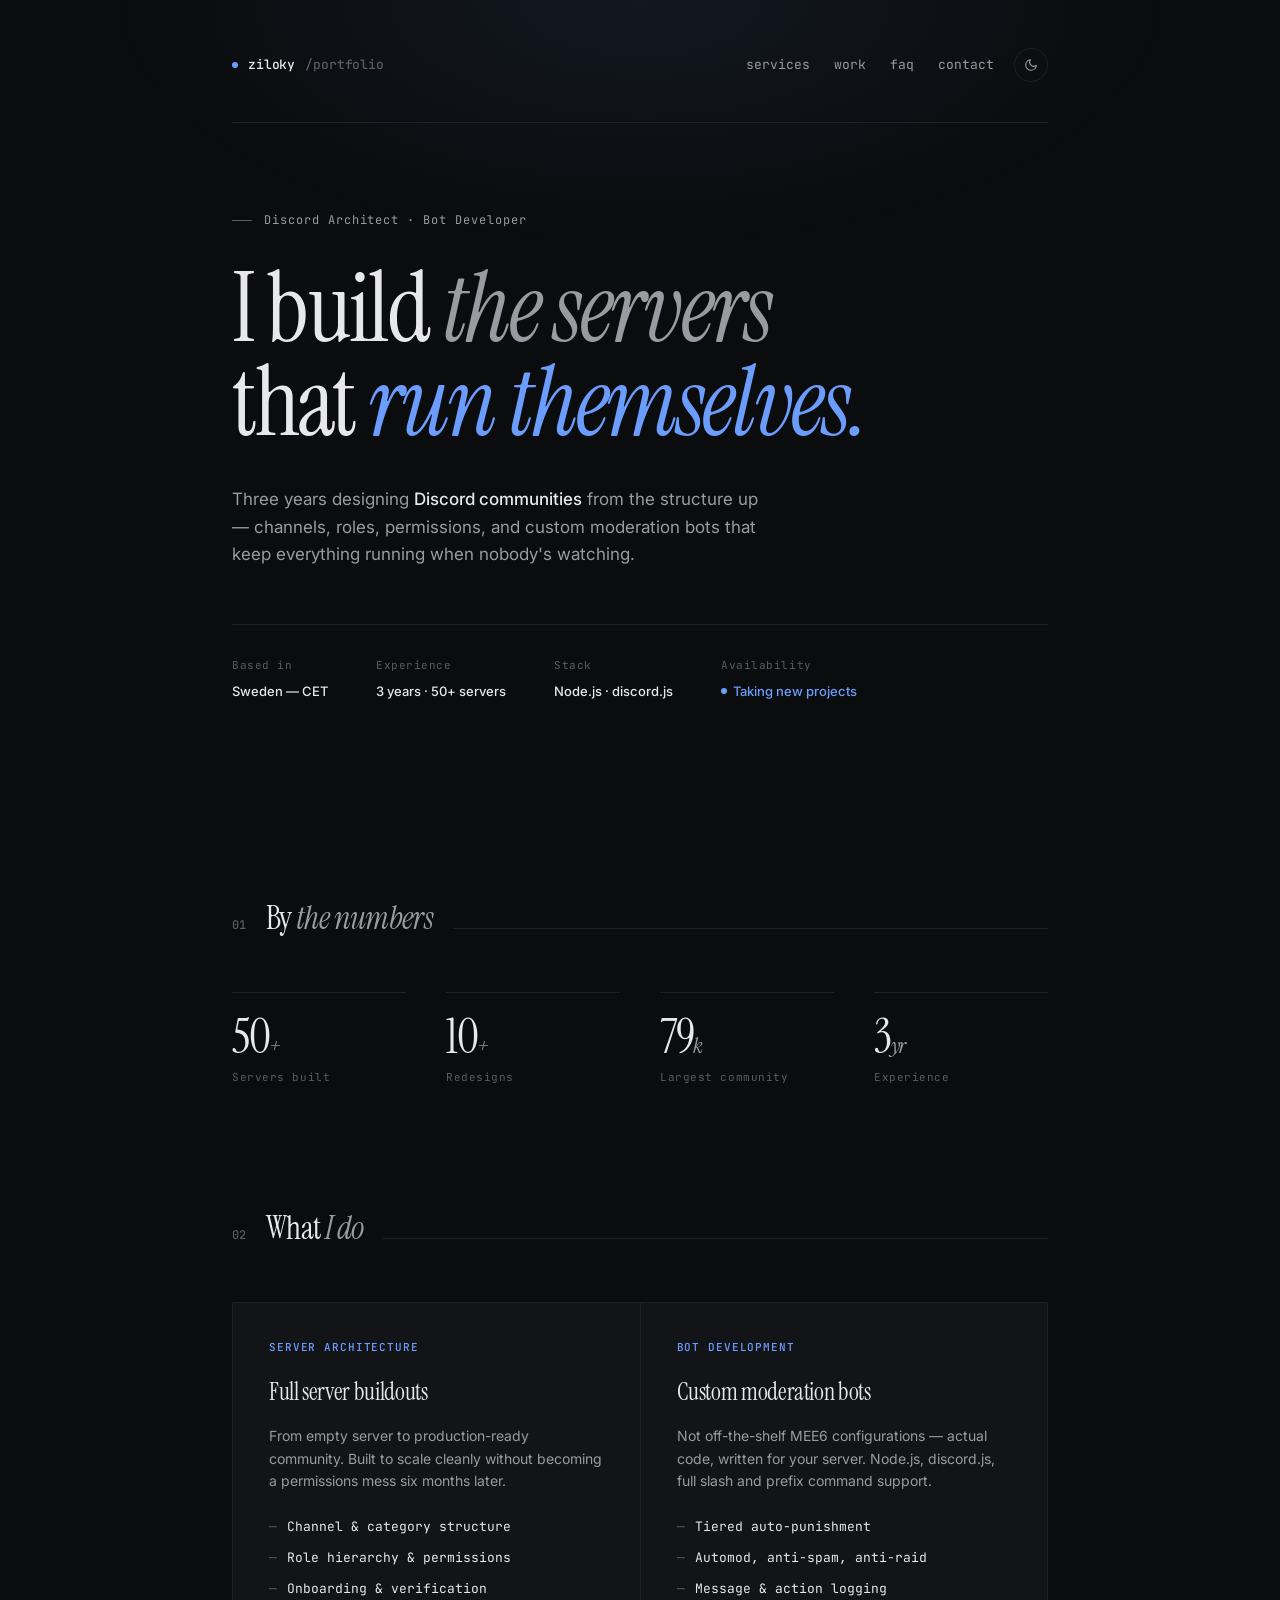
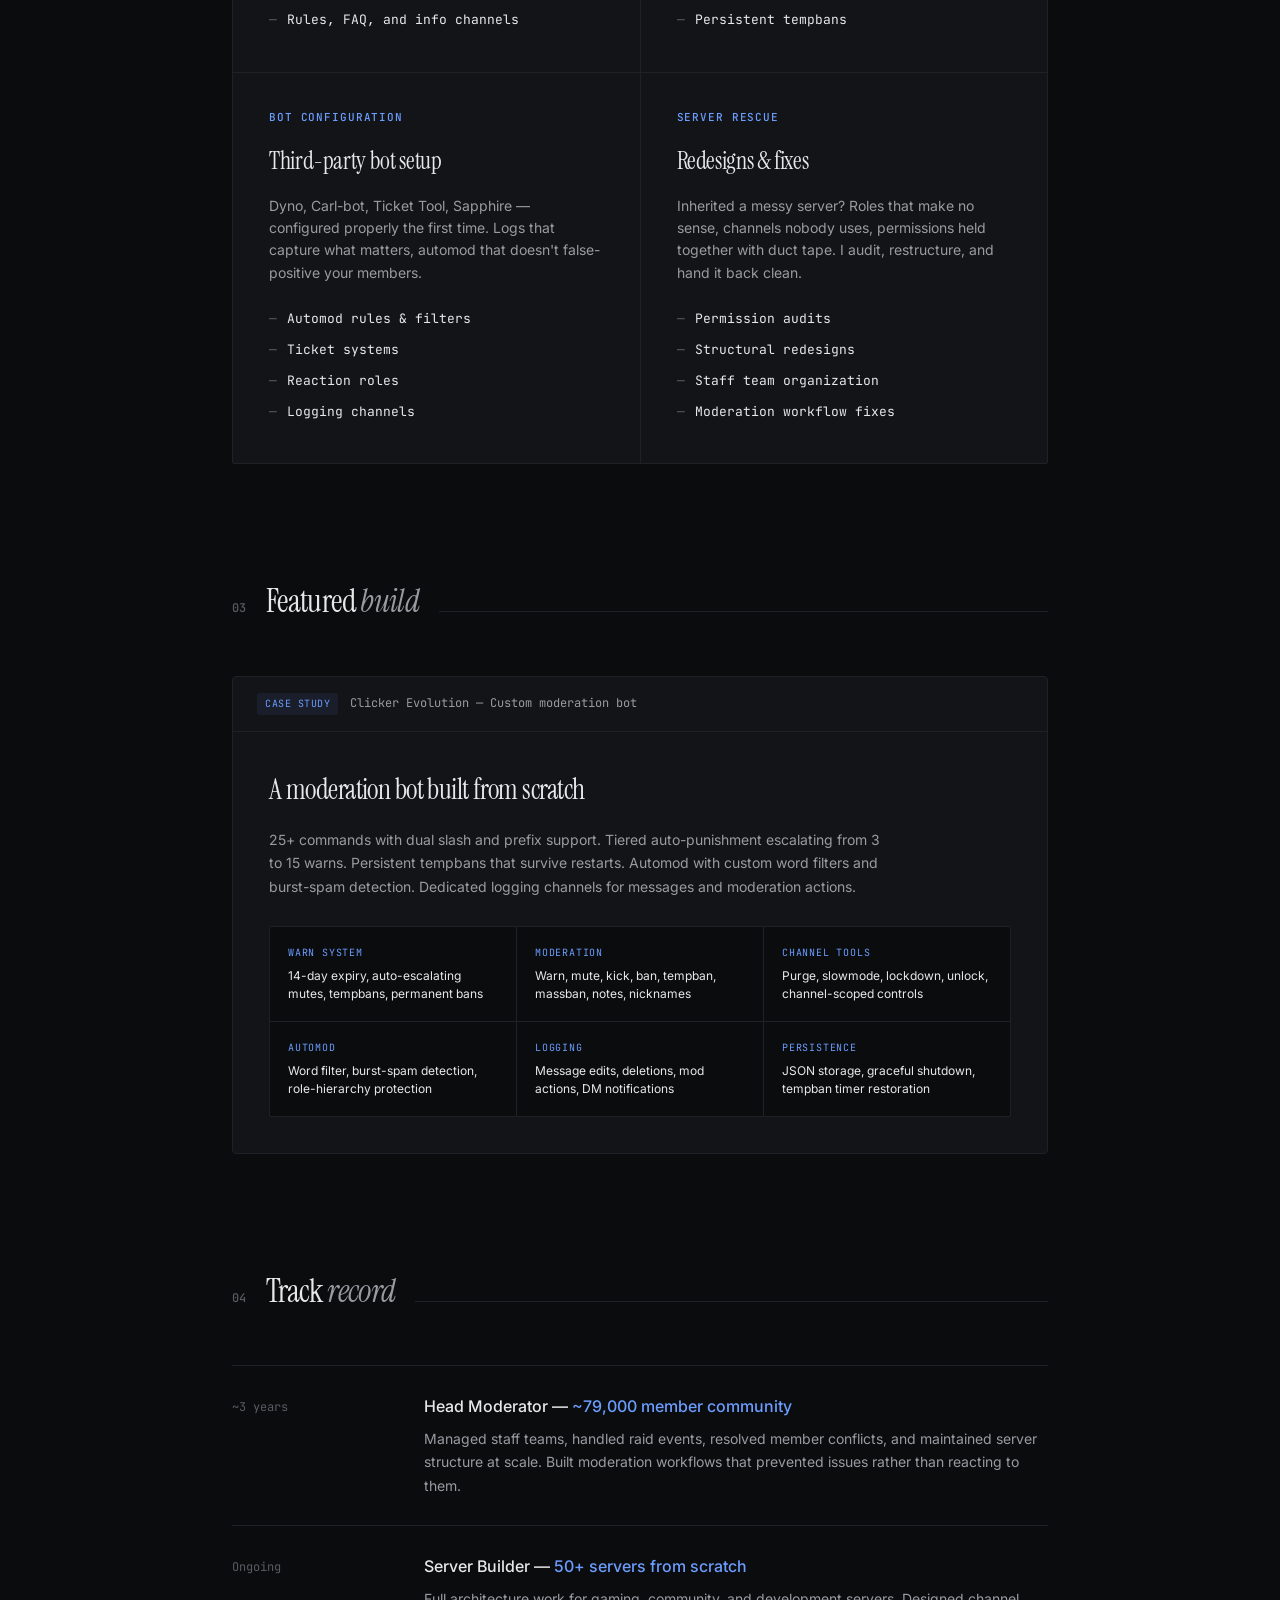
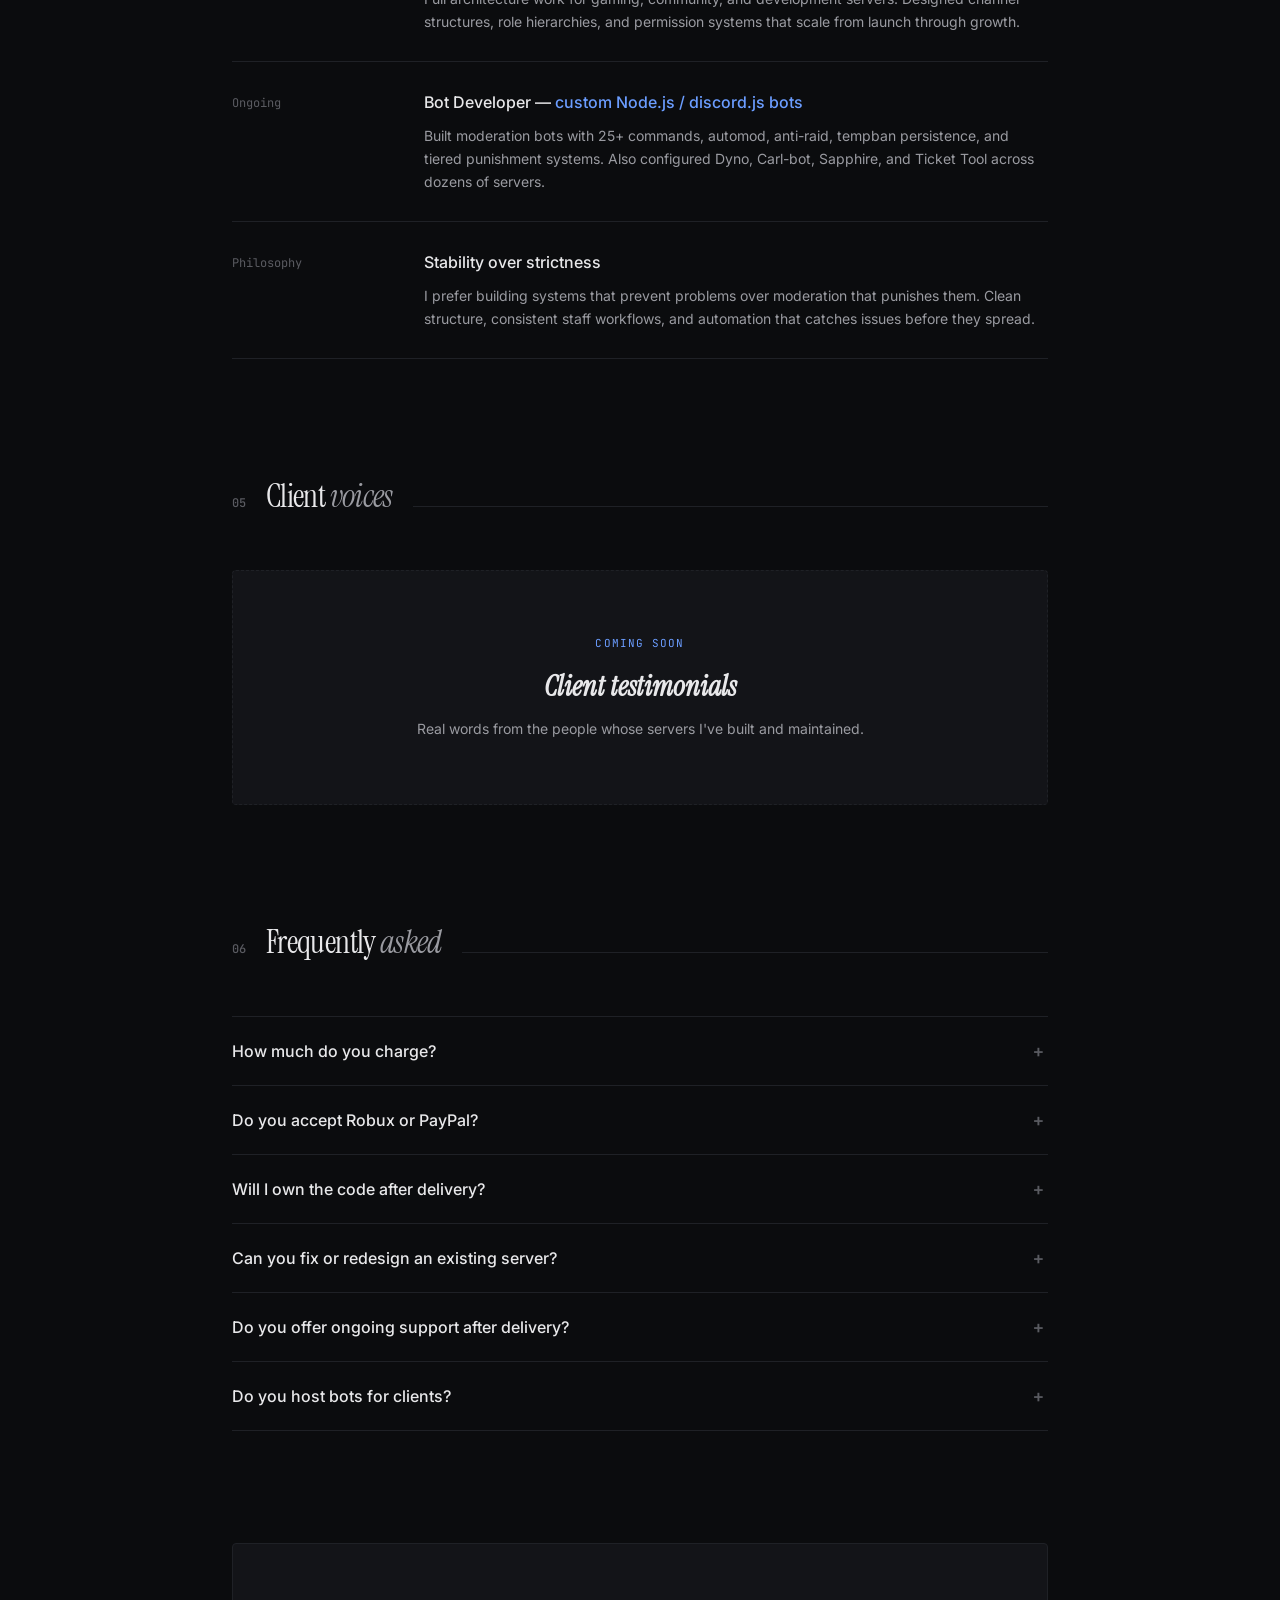
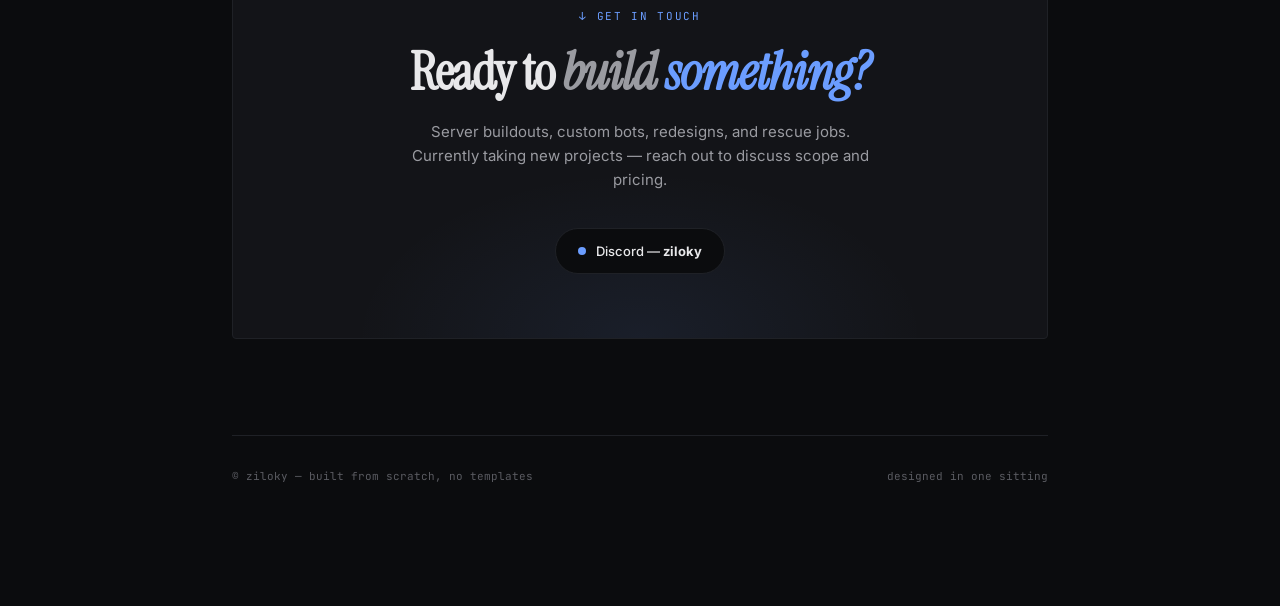
==== index.html @ 73aff74a "commit" ====
<!DOCTYPE html>
<html lang="en">
<head>
<meta charset="UTF-8" />
<meta name="viewport" content="width=device-width, initial-scale=1.0" />
<title>ziloky — discord architect & bot developer</title>
<meta name="description" content="Discord server architect and custom bot developer. 3 years, 50+ servers built." />
<link rel="preconnect" href="https://fonts.googleapis.com">
<link rel="preconnect" href="https://fonts.gstatic.com" crossorigin>
<link href="https://fonts.googleapis.com/css2?family=Instrument+Serif:ital@0;1&family=Inter:wght@300;400;500;600;700&family=JetBrains+Mono:wght@400;500&display=swap" rel="stylesheet">
<style>
  :root[data-theme="dark"]{
    --bg: #0b0c0e;
    --bg-raised: #131418;
    --bg-hover: #1a1c21;
    --ink: #e8e8ea;
    --ink-muted: #9a9ba1;
    --ink-faint: #5a5b61;
    --line: #1f2126;
    --line-soft: #17191d;
    --accent: #6b9dff;
    --accent-deep: #4a7ad1;
    --accent-soft: rgba(107, 157, 255, 0.08);
    --shadow: 0 1px 3px rgba(0,0,0,0.4);
  }
  :root[data-theme="light"]{
    --bg: #fafaf8;
    --bg-raised: #ffffff;
    --bg-hover: #f3f3f0;
    --ink: #1a1b1f;
    --ink-muted: #5a5b61;
    --ink-faint: #9a9ba1;
    --line: #e5e5e0;
    --line-soft: #ededea;
    --accent: #2f5fc7;
    --accent-deep: #1e4aa8;
    --accent-soft: rgba(47, 95, 199, 0.06);
    --shadow: 0 1px 3px rgba(0,0,0,0.05);
  }

  *{box-sizing:border-box;margin:0;padding:0}
  html{scroll-behavior:smooth}
  body{
    background: var(--bg);
    color: var(--ink);
    font-family: 'Inter', -apple-system, BlinkMacSystemFont, sans-serif;
    font-size: 15px;
    line-height: 1.6;
    font-weight: 400;
    -webkit-font-smoothing: antialiased;
    -moz-osx-font-smoothing: grayscale;
    transition: background 0.3s ease, color 0.3s ease;
    min-height: 100vh;
  }

  body::before{
    content:'';
    position:fixed;inset:0;
    pointer-events:none;
    z-index:-1;
    background-image:
      radial-gradient(ellipse 60% 40% at 50% 0%, var(--accent-soft), transparent 70%);
    transition: opacity 0.3s ease;
  }

  .wrap{
    max-width: 880px;
    margin: 0 auto;
    padding: 48px 32px 120px;
  }

  /* Nav */
  nav.topbar{
    display:flex;justify-content:space-between;align-items:center;
    padding-bottom: 40px;
    margin-bottom: 72px;
    border-bottom: 1px solid var(--line);
  }
  nav .logo{
    display:flex;align-items:center;gap:10px;
    font-family: 'JetBrains Mono', monospace;
    font-size:13px;
    font-weight:500;
    color: var(--ink);
    letter-spacing: -0.01em;
  }
  nav .logo .dot{
    width:6px;height:6px;border-radius:50%;
    background:var(--accent);
    animation: pulse 3s ease-in-out infinite;
  }
  @keyframes pulse{
    0%,100%{opacity:1}
    50%{opacity:0.4}
  }
  nav .logo .muted{color: var(--ink-faint)}

  .nav-right{display:flex;align-items:center;gap:20px}
  .nav-links{
    display:flex;gap:24px;
    font-size:13px;
    font-family: 'JetBrains Mono', monospace;
  }
  .nav-links a{
    color: var(--ink-muted);
    text-decoration: none;
    transition: color 0.2s;
  }
  .nav-links a:hover{color: var(--ink)}

  .theme-toggle{
    background: transparent;
    border: 1px solid var(--line);
    color: var(--ink-muted);
    width: 34px;height: 34px;
    border-radius: 50%;
    cursor: pointer;
    display: flex;align-items: center;justify-content: center;
    transition: all 0.2s;
    font-size: 14px;
  }
  .theme-toggle:hover{
    border-color: var(--accent);
    color: var(--ink);
    background: var(--accent-soft);
  }

  /* Hero */
  header.hero{padding: 16px 0 80px}
  .eyebrow{
    font-family: 'JetBrains Mono', monospace;
    font-size:12px;
    color: var(--ink-muted);
    letter-spacing: 0.08em;
    margin-bottom: 32px;
    display:flex;align-items:center;gap:12px;
  }
  .eyebrow::before{
    content:'';width:20px;height:1px;background: var(--ink-faint);
  }
  h1{
    font-family: 'Instrument Serif', serif;
    font-weight: 400;
    font-size: clamp(48px, 8.5vw, 96px);
    line-height: 0.98;
    letter-spacing: -0.025em;
    margin-bottom: 36px;
    color: var(--ink);
  }
  h1 em{font-style: italic; color: var(--ink-muted)}
  h1 .accent{color: var(--accent); font-style: italic}

  .lede{
    font-size: 17px;
    color: var(--ink-muted);
    max-width: 540px;
    line-height: 1.6;
  }
  .lede strong{color: var(--ink); font-weight: 500}

  .hero-meta{
    display:flex;gap:48px;flex-wrap:wrap;
    margin-top: 56px;
    padding-top: 32px;
    border-top: 1px solid var(--line);
    font-size: 13px;
  }
  .hero-meta div{display:flex;flex-direction:column;gap:6px}
  .hero-meta .label{
    color: var(--ink-faint);
    font-family: 'JetBrains Mono', monospace;
    font-size: 11px;
    letter-spacing: 0.05em;
  }
  .hero-meta .value{color: var(--ink); font-weight: 500}
  .hero-meta .value.live{
    color: var(--accent);
    display: inline-flex;align-items: center;gap: 6px;
  }
  .hero-meta .value.live::before{
    content:'';
    width: 6px;height: 6px;border-radius: 50%;
    background: var(--accent);
    animation: pulse 2s ease-in-out infinite;
  }

  /* Sections */
  section{margin-top: 112px; scroll-margin-top: 40px}
  .section-head{
    display:flex;align-items:baseline;gap:20px;
    margin-bottom: 48px;
  }
  .section-head .num{
    font-family: 'JetBrains Mono', monospace;
    font-size: 12px;
    color: var(--ink-faint);
    font-weight: 500;
  }
  .section-head h2{
    font-family: 'Instrument Serif', serif;
    font-weight: 400;
    font-size: 32px;
    letter-spacing: -0.02em;
    color: var(--ink);
  }
  .section-head h2 em{font-style: italic; color: var(--ink-muted)}
  .section-head .rule{flex:1; height:1px; background: var(--line)}

  /* Stats */
  .stats{
    display:grid;
    grid-template-columns: repeat(4, 1fr);
    gap: 40px;
  }
  .stat{
    padding: 20px 0 4px;
    border-top: 1px solid var(--line);
  }
  .stat .n{
    font-family: 'Instrument Serif', serif;
    font-size: 48px;
    line-height: 1;
    letter-spacing: -0.03em;
    color: var(--ink);
    margin-bottom: 8px;
  }
  .stat .n .unit{
    font-size: 22px;
    color: var(--ink-muted);
    font-style: italic;
  }
  .stat .k{
    font-family: 'JetBrains Mono', monospace;
    font-size: 11px;
    color: var(--ink-faint);
    letter-spacing: 0.05em;
  }

  /* Services */
  .services{
    display:grid;
    grid-template-columns: 1fr 1fr;
    gap: 1px;
    background: var(--line);
    border: 1px solid var(--line);
    border-radius: 2px;
    overflow: hidden;
  }
  .service{
    background: var(--bg-raised);
    padding: 36px;
    transition: background 0.2s;
  }
  .service:hover{background: var(--bg-hover)}
  .service .num{
    font-family: 'JetBrains Mono', monospace;
    font-size: 11px;
    color: var(--accent);
    letter-spacing: 0.08em;
    margin-bottom: 16px;
    font-weight: 500;
  }
  .service h3{
    font-family: 'Instrument Serif', serif;
    font-weight: 400;
    font-size: 24px;
    letter-spacing: -0.015em;
    margin-bottom: 14px;
    color: var(--ink);
  }
  .service p{
    color: var(--ink-muted);
    font-size: 14px;
    line-height: 1.6;
    margin-bottom: 20px;
  }
  .service ul{
    list-style: none;
    font-size: 13px;
    font-family: 'JetBrains Mono', monospace;
  }
  .service ul li{
    padding: 5px 0;
    padding-left: 18px;
    position: relative;
    color: var(--ink);
  }
  .service ul li::before{
    content: '—';
    position: absolute;
    left: 0;
    color: var(--ink-faint);
  }

  /* Bot showcase */
  .bot-box{
    background: var(--bg-raised);
    border: 1px solid var(--line);
    border-radius: 4px;
    overflow: hidden;
  }
  .bot-header{
    padding: 16px 24px;
    border-bottom: 1px solid var(--line);
    display:flex;align-items:center;
    font-family: 'JetBrains Mono', monospace;
    font-size: 12px;
    color: var(--ink-muted);
  }
  .bot-header .tag{
    padding: 3px 8px;
    background: var(--accent-soft);
    color: var(--accent);
    border-radius: 3px;
    font-size: 10px;
    letter-spacing: 0.05em;
    margin-right: 12px;
  }
  .bot-body{padding: 36px}
  .bot-body h3{
    font-family: 'Instrument Serif', serif;
    font-weight: 400;
    font-size: 28px;
    letter-spacing: -0.02em;
    margin-bottom: 16px;
    color: var(--ink);
  }
  .bot-body > p{
    color: var(--ink-muted);
    font-size: 14px;
    max-width: 620px;
    margin-bottom: 28px;
    line-height: 1.65;
  }
  .feature-grid{
    display: grid;
    grid-template-columns: repeat(3, 1fr);
    gap: 1px;
    background: var(--line);
    border: 1px solid var(--line);
    border-radius: 2px;
    overflow: hidden;
  }
  .feature{
    background: var(--bg);
    padding: 18px;
    font-size: 12px;
  }
  .feature .k{
    color: var(--accent);
    font-family: 'JetBrains Mono', monospace;
    font-size: 10px;
    letter-spacing: 0.08em;
    margin-bottom: 6px;
  }
  .feature .v{color: var(--ink); line-height: 1.5}

  /* Experience */
  .exp-list{display:flex;flex-direction:column}
  .exp-item{
    display:grid;
    grid-template-columns: 160px 1fr;
    gap: 32px;
    padding: 28px 0;
    border-top: 1px solid var(--line);
    align-items: start;
  }
  .exp-item:last-child{border-bottom: 1px solid var(--line)}
  .exp-year{
    font-family: 'JetBrains Mono', monospace;
    font-size: 12px;
    color: var(--ink-faint);
    padding-top: 4px;
  }
  .exp-content h4{
    font-weight: 500;
    font-size: 16px;
    margin-bottom: 8px;
    color: var(--ink);
  }
  .exp-content h4 .highlight{color: var(--accent); font-weight: 500}
  .exp-content p{
    color: var(--ink-muted);
    font-size: 14px;
    line-height: 1.65;
  }

  /* Testimonials placeholder */
  .testimonials-placeholder{
    background: var(--bg-raised);
    border: 1px dashed var(--line);
    border-radius: 4px;
    padding: 64px 32px;
    text-align: center;
  }
  .testimonials-placeholder .label{
    font-family: 'JetBrains Mono', monospace;
    font-size: 11px;
    color: var(--accent);
    letter-spacing: 0.1em;
    margin-bottom: 12px;
  }
  .testimonials-placeholder h3{
    font-family: 'Instrument Serif', serif;
    font-style: italic;
    font-size: 28px;
    color: var(--ink);
    margin-bottom: 8px;
  }
  .testimonials-placeholder p{color: var(--ink-muted); font-size: 14px}

  /* FAQ */
  .faq-list{display: flex; flex-direction: column}
  .faq-item{border-top: 1px solid var(--line)}
  .faq-item:last-child{border-bottom: 1px solid var(--line)}
  .faq-q{
    width: 100%;
    background: transparent;
    border: none;
    padding: 24px 0;
    display: flex;
    justify-content: space-between;
    align-items: center;
    cursor: pointer;
    text-align: left;
    color: var(--ink);
    font-family: 'Inter', sans-serif;
    font-size: 16px;
    font-weight: 500;
    transition: color 0.2s;
  }
  .faq-q:hover{color: var(--accent)}
  .faq-q .icon{
    width: 20px;height: 20px;
    display: flex;align-items: center;justify-content: center;
    color: var(--ink-faint);
    font-family: 'JetBrains Mono', monospace;
    font-size: 18px;
    transition: transform 0.3s ease, color 0.2s;
    flex-shrink: 0;
    margin-left: 16px;
  }
  .faq-item.open .faq-q .icon{
    transform: rotate(45deg);
    color: var(--accent);
  }
  .faq-a{
    max-height: 0;
    overflow: hidden;
    transition: max-height 0.3s ease;
  }
  .faq-item.open .faq-a{max-height: 300px}
  .faq-a-inner{
    padding: 0 0 24px 0;
    color: var(--ink-muted);
    font-size: 14px;
    line-height: 1.7;
    max-width: 640px;
  }

  /* Contact */
  .contact{
    background: var(--bg-raised);
    border: 1px solid var(--line);
    border-radius: 4px;
    padding: 64px 48px;
    text-align: center;
    position: relative;
    overflow: hidden;
  }
  .contact::before{
    content:'';
    position: absolute;inset: 0;
    background: radial-gradient(ellipse 50% 60% at 50% 100%, var(--accent-soft), transparent 70%);
    pointer-events: none;
  }
  .contact .label{
    font-family: 'JetBrains Mono', monospace;
    font-size: 11px;
    color: var(--accent);
    letter-spacing: 0.15em;
    margin-bottom: 20px;
    position: relative;z-index: 1;
  }
  .contact h2{
    font-family: 'Instrument Serif', serif;
    font-size: clamp(36px, 5.5vw, 52px);
    line-height: 1.05;
    letter-spacing: -0.02em;
    margin-bottom: 20px;
    color: var(--ink);
    position: relative;z-index: 1;
  }
  .contact h2 em{color: var(--ink-muted); font-style: italic}
  .contact h2 .accent{color: var(--accent); font-style: italic}
  .contact p.note{
    color: var(--ink-muted);
    font-size: 15px;
    max-width: 480px;
    margin: 0 auto 36px;
    line-height: 1.6;
    position: relative;z-index: 1;
  }
  .contact-methods{
    display: flex;
    justify-content: center;
    gap: 12px;
    flex-wrap: wrap;
    position: relative;z-index: 1;
  }
  .contact-pill{
    display: inline-flex;
    align-items: center;
    gap: 12px;
    background: var(--bg);
    border: 1px solid var(--line);
    padding: 14px 22px;
    border-radius: 100px;
    font-size: 13px;
    color: var(--ink);
    text-decoration: none;
    transition: all 0.2s;
    cursor: pointer;
    font-family: inherit;
    font-weight: 500;
  }
  .contact-pill:hover{
    border-color: var(--accent);
    background: var(--bg-hover);
    transform: translateY(-1px);
  }
  .contact-pill .dot{
    width: 8px;height: 8px;
    border-radius: 50%;
    background: var(--accent);
  }
  .contact-pill.copied{
    border-color: var(--accent);
    color: var(--accent);
  }
  .contact-pill .check{display: none; color: var(--accent)}
  .contact-pill.copied .check{display: inline-flex; align-items:center; gap:8px}
  .contact-pill.copied .default{display: none}
  .contact-pill .default{display: inline-flex; align-items: center; gap: 10px}

  /* Toast */
  .toast{
    position: fixed;
    bottom: 32px;
    left: 50%;
    transform: translateX(-50%) translateY(20px);
    background: var(--ink);
    color: var(--bg);
    padding: 12px 20px;
    border-radius: 100px;
    font-size: 13px;
    font-weight: 500;
    opacity: 0;
    pointer-events: none;
    transition: all 0.3s ease;
    z-index: 1000;
    box-shadow: var(--shadow);
  }
  .toast.show{
    opacity: 1;
    transform: translateX(-50%) translateY(0);
  }

  /* Footer */
  footer.foot{
    margin-top: 96px;
    padding-top: 32px;
    border-top: 1px solid var(--line);
    display:flex;justify-content:space-between;
    font-family: 'JetBrains Mono', monospace;
    font-size: 11px;
    color: var(--ink-faint);
  }

  /* Reveal animation */
  .reveal{
    opacity: 0;
    transform: translateY(16px);
    animation: reveal 0.7s ease-out forwards;
  }
  @keyframes reveal{
    to{opacity: 1; transform: translateY(0)}
  }
  .d1{animation-delay: 0.08s}
  .d2{animation-delay: 0.16s}
  .d3{animation-delay: 0.24s}
  .d4{animation-delay: 0.32s}

  /* Responsive */
  @media (max-width: 780px){
    .wrap{padding: 24px 20px 80px}
    nav.topbar{margin-bottom: 40px; padding-bottom: 24px}
    .nav-links{display: none}
    header.hero{padding: 8px 0 48px}
    section{margin-top: 72px}
    .stats{grid-template-columns: repeat(2, 1fr); gap: 32px}
    .services{grid-template-columns: 1fr}
    .feature-grid{grid-template-columns: 1fr}
    .exp-item{grid-template-columns: 1fr; gap: 10px}
    .exp-year{padding-top: 0}
    .hero-meta{gap: 28px}
    .contact{padding: 48px 24px}
    .bot-body{padding: 28px}
    .service{padding: 28px}
    footer.foot{flex-direction: column; gap: 10px}
  }

  a:focus-visible, button:focus-visible{
    outline: 2px solid var(--accent);
    outline-offset: 2px;
    border-radius: 2px;
  }
</style>
</head>
<body>

<div class="wrap">

  <nav class="topbar reveal">
    <div class="logo">
      <span class="dot"></span>
      ziloky<span class="muted">/portfolio</span>
    </div>
    <div class="nav-right">
      <div class="nav-links">
        <a href="#services">services</a>
        <a href="#work">work</a>
        <a href="#faq">faq</a>
        <a href="#contact">contact</a>
      </div>
      <button class="theme-toggle" id="themeToggle" aria-label="Toggle theme">
        <svg id="themeIcon" width="14" height="14" viewBox="0 0 24 24" fill="none" stroke="currentColor" stroke-width="2" stroke-linecap="round" stroke-linejoin="round">
          <path d="M21 12.79A9 9 0 1 1 11.21 3 7 7 0 0 0 21 12.79z"></path>
        </svg>
      </button>
    </div>
  </nav>

  <header class="hero">
    <div class="eyebrow reveal d1">Discord Architect · Bot Developer</div>
    <h1 class="reveal d2">
      I build <em>the servers</em><br>
      that <span class="accent">run themselves.</span>
    </h1>
    <p class="lede reveal d3">
      Three years designing <strong>Discord communities</strong> from the structure up —
      channels, roles, permissions, and custom moderation bots that keep everything
      running when nobody's watching.
    </p>

    <div class="hero-meta reveal d4">
      <div>
        <span class="label">Based in</span>
        <span class="value">Sweden — CET</span>
      </div>
      <div>
        <span class="label">Experience</span>
        <span class="value">3 years · 50+ servers</span>
      </div>
      <div>
        <span class="label">Stack</span>
        <span class="value">Node.js · discord.js</span>
      </div>
      <div>
        <span class="label">Availability</span>
        <span class="value live">Taking new projects</span>
      </div>
    </div>
  </header>

  <section id="stats">
    <div class="section-head">
      <span class="num">01</span>
      <h2>By <em>the numbers</em></h2>
      <div class="rule"></div>
    </div>
    <div class="stats">
      <div class="stat">
        <div class="n">50<span class="unit">+</span></div>
        <div class="k">Servers built</div>
      </div>
      <div class="stat">
        <div class="n">10<span class="unit">+</span></div>
        <div class="k">Redesigns</div>
      </div>
      <div class="stat">
        <div class="n">79<span class="unit">k</span></div>
        <div class="k">Largest community</div>
      </div>
      <div class="stat">
        <div class="n">3<span class="unit">yr</span></div>
        <div class="k">Experience</div>
      </div>
    </div>
  </section>

  <section id="services">
    <div class="section-head">
      <span class="num">02</span>
      <h2>What <em>I do</em></h2>
      <div class="rule"></div>
    </div>

    <div class="services">
      <div class="service">
        <div class="num">SERVER ARCHITECTURE</div>
        <h3>Full server buildouts</h3>
        <p>From empty server to production-ready community. Built to scale cleanly without becoming a permissions mess six months later.</p>
        <ul>
          <li>Channel & category structure</li>
          <li>Role hierarchy & permissions</li>
          <li>Onboarding & verification</li>
          <li>Rules, FAQ, and info channels</li>
        </ul>
      </div>

      <div class="service">
        <div class="num">BOT DEVELOPMENT</div>
        <h3>Custom moderation bots</h3>
        <p>Not off-the-shelf MEE6 configurations — actual code, written for your server. Node.js, discord.js, full slash and prefix command support.</p>
        <ul>
          <li>Tiered auto-punishment</li>
          <li>Automod, anti-spam, anti-raid</li>
          <li>Message & action logging</li>
          <li>Persistent tempbans</li>
        </ul>
      </div>

      <div class="service">
        <div class="num">BOT CONFIGURATION</div>
        <h3>Third-party bot setup</h3>
        <p>Dyno, Carl-bot, Ticket Tool, Sapphire — configured properly the first time. Logs that capture what matters, automod that doesn't false-positive your members.</p>
        <ul>
          <li>Automod rules & filters</li>
          <li>Ticket systems</li>
          <li>Reaction roles</li>
          <li>Logging channels</li>
        </ul>
      </div>

      <div class="service">
        <div class="num">SERVER RESCUE</div>
        <h3>Redesigns & fixes</h3>
        <p>Inherited a messy server? Roles that make no sense, channels nobody uses, permissions held together with duct tape. I audit, restructure, and hand it back clean.</p>
        <ul>
          <li>Permission audits</li>
          <li>Structural redesigns</li>
          <li>Staff team organization</li>
          <li>Moderation workflow fixes</li>
        </ul>
      </div>
    </div>
  </section>

  <section id="work">
    <div class="section-head">
      <span class="num">03</span>
      <h2>Featured <em>build</em></h2>
      <div class="rule"></div>
    </div>

    <div class="bot-box">
      <div class="bot-header">
        <span class="tag">CASE STUDY</span>
        <span>Clicker Evolution — Custom moderation bot</span>
      </div>
      <div class="bot-body">
        <h3>A moderation bot built from scratch</h3>
        <p>25+ commands with dual slash and prefix support. Tiered auto-punishment escalating from 3 to 15 warns. Persistent tempbans that survive restarts. Automod with custom word filters and burst-spam detection. Dedicated logging channels for messages and moderation actions.</p>

        <div class="feature-grid">
          <div class="feature">
            <div class="k">WARN SYSTEM</div>
            <div class="v">14-day expiry, auto-escalating mutes, tempbans, permanent bans</div>
          </div>
          <div class="feature">
            <div class="k">MODERATION</div>
            <div class="v">Warn, mute, kick, ban, tempban, massban, notes, nicknames</div>
          </div>
          <div class="feature">
            <div class="k">CHANNEL TOOLS</div>
            <div class="v">Purge, slowmode, lockdown, unlock, channel-scoped controls</div>
          </div>
          <div class="feature">
            <div class="k">AUTOMOD</div>
            <div class="v">Word filter, burst-spam detection, role-hierarchy protection</div>
          </div>
          <div class="feature">
            <div class="k">LOGGING</div>
            <div class="v">Message edits, deletions, mod actions, DM notifications</div>
          </div>
          <div class="feature">
            <div class="k">PERSISTENCE</div>
            <div class="v">JSON storage, graceful shutdown, tempban timer restoration</div>
          </div>
        </div>
      </div>
    </div>
  </section>

  <section id="experience">
    <div class="section-head">
      <span class="num">04</span>
      <h2>Track <em>record</em></h2>
      <div class="rule"></div>
    </div>

    <div class="exp-list">
      <div class="exp-item">
        <div class="exp-year">~3 years</div>
        <div class="exp-content">
          <h4>Head Moderator — <span class="highlight">~79,000 member community</span></h4>
          <p>Managed staff teams, handled raid events, resolved member conflicts, and maintained server structure at scale. Built moderation workflows that prevented issues rather than reacting to them.</p>
        </div>
      </div>
      <div class="exp-item">
        <div class="exp-year">Ongoing</div>
        <div class="exp-content">
          <h4>Server Builder — <span class="highlight">50+ servers from scratch</span></h4>
          <p>Full architecture work for gaming, community, and development servers. Designed channel structures, role hierarchies, and permission systems that scale from launch through growth.</p>
        </div>
      </div>
      <div class="exp-item">
        <div class="exp-year">Ongoing</div>
        <div class="exp-content">
          <h4>Bot Developer — <span class="highlight">custom Node.js / discord.js bots</span></h4>
          <p>Built moderation bots with 25+ commands, automod, anti-raid, tempban persistence, and tiered punishment systems. Also configured Dyno, Carl-bot, Sapphire, and Ticket Tool across dozens of servers.</p>
        </div>
      </div>
      <div class="exp-item">
        <div class="exp-year">Philosophy</div>
        <div class="exp-content">
          <h4>Stability over strictness</h4>
          <p>I prefer building systems that prevent problems over moderation that punishes them. Clean structure, consistent staff workflows, and automation that catches issues before they spread.</p>
        </div>
      </div>
    </div>
  </section>

  <section id="testimonials">
    <div class="section-head">
      <span class="num">05</span>
      <h2>Client <em>voices</em></h2>
      <div class="rule"></div>
    </div>
    <div class="testimonials-placeholder">
      <div class="label">COMING SOON</div>
      <h3>Client testimonials</h3>
      <p>Real words from the people whose servers I've built and maintained.</p>
    </div>
  </section>

  <section id="faq">
    <div class="section-head">
      <span class="num">06</span>
      <h2>Frequently <em>asked</em></h2>
      <div class="rule"></div>
    </div>
    <div class="faq-list">
      <div class="faq-item">
        <button class="faq-q" aria-expanded="false">
          <span>How much do you charge?</span>
          <span class="icon">+</span>
        </button>
        <div class="faq-a">
          <div class="faq-a-inner">
            Pricing depends on scope. Every project is different — server size, bot complexity, turnaround time, and the platform you're paying through all factor in. We'll talk through what you need and agree on a price that works for both of us before any work starts.
          </div>
        </div>
      </div>

      <div class="faq-item">
        <button class="faq-q" aria-expanded="false">
          <span>Do you accept Robux or PayPal?</span>
          <span class="icon">+</span>
        </button>
        <div class="faq-a">
          <div class="faq-a-inner">
            Both. Robux via group payout, gamepass, or shirt purchase. PayPal for USD payments. Roblox tax (30%) is factored into Robux quotes so the final amount lands right.
          </div>
        </div>
      </div>

      <div class="faq-item">
        <button class="faq-q" aria-expanded="false">
          <span>Will I own the code after delivery?</span>
          <span class="icon">+</span>
        </button>
        <div class="faq-a">
          <div class="faq-a-inner">
            Your choice. I can deliver the project as fully owned — code, assets, and all rights transfer to you on final payment — or we can arrange a licensing setup if that fits your situation better. Discussed and agreed on before the project starts.
          </div>
        </div>
      </div>

      <div class="faq-item">
        <button class="faq-q" aria-expanded="false">
          <span>Can you fix or redesign an existing server?</span>
          <span class="icon">+</span>
        </button>
        <div class="faq-a">
          <div class="faq-a-inner">
            Yes. Server audits and redesigns are one of my core offerings. I restructure channels, roles, permissions, and moderation flow without disrupting your existing community. Members keep their places, the structure gets cleaner.
          </div>
        </div>
      </div>

      <div class="faq-item">
        <button class="faq-q" aria-expanded="false">
          <span>Do you offer ongoing support after delivery?</span>
          <span class="icon">+</span>
        </button>
        <div class="faq-a">
          <div class="faq-a-inner">
            I include 7 days of free bug fixes after delivery — if something I built breaks, I fix it. After that, ongoing support, updates, and new features are available for a small monthly retainer or per-request.
          </div>
        </div>
      </div>

      <div class="faq-item">
        <button class="faq-q" aria-expanded="false">
          <span>Do you host bots for clients?</span>
          <span class="icon">+</span>
        </button>
        <div class="faq-a">
          <div class="faq-a-inner">
            No — hosting stays on your end. Running a bot long-term costs money and requires someone available to fix things at 3am if it goes down. I'll recommend hosting options (free and paid) and help you get set up during delivery, but the bot lives on your infrastructure.
          </div>
        </div>
      </div>
    </div>
  </section>

  <section id="contact">
    <div class="contact">
      <div class="label">↓ GET IN TOUCH</div>
      <h2>Ready to <em>build</em> <span class="accent">something?</span></h2>
      <p class="note">Server buildouts, custom bots, redesigns, and rescue jobs. Currently taking new projects — reach out to discuss scope and pricing.</p>
      <div class="contact-methods">
        <button class="contact-pill" id="copyDiscord">
          <span class="default">
            <span class="dot"></span>
            <span>Discord — <strong>ziloky</strong></span>
          </span>
          <span class="check">✓ Copied to clipboard</span>
        </button>
      </div>
    </div>
  </section>

  <footer class="foot">
    <div>© ziloky — built from scratch, no templates</div>
    <div>designed in one sitting</div>
  </footer>

</div>

<div class="toast" id="toast">Copied ziloky to clipboard</div>

<script>
  const root = document.documentElement;
  const themeToggle = document.getElementById('themeToggle');
  const themeIcon = document.getElementById('themeIcon');

  const moonIcon = '<path d="M21 12.79A9 9 0 1 1 11.21 3 7 7 0 0 0 21 12.79z"></path>';
  const sunIcon = '<circle cx="12" cy="12" r="4"></circle><path d="M12 2v2"></path><path d="M12 20v2"></path><path d="m4.93 4.93 1.41 1.41"></path><path d="m17.66 17.66 1.41 1.41"></path><path d="M2 12h2"></path><path d="M20 12h2"></path><path d="m6.34 17.66-1.41 1.41"></path><path d="m19.07 4.93-1.41 1.41"></path>';

  function setTheme(mode){
    root.setAttribute('data-theme', mode);
    themeIcon.innerHTML = mode === 'dark' ? moonIcon : sunIcon;
    try { localStorage.setItem('theme', mode); } catch(e) {}
  }

  let savedTheme = 'dark';
  try { savedTheme = localStorage.getItem('theme') || 'dark'; } catch(e) {}
  setTheme(savedTheme);

  themeToggle.addEventListener('click', () => {
    const current = root.getAttribute('data-theme');
    setTheme(current === 'dark' ? 'light' : 'dark');
  });

  const copyBtn = document.getElementById('copyDiscord');
  const toast = document.getElementById('toast');

  copyBtn.addEventListener('click', async () => {
    const username = 'ziloky';
    try {
      await navigator.clipboard.writeText(username);
    } catch(e) {
      const textarea = document.createElement('textarea');
      textarea.value = username;
      document.body.appendChild(textarea);
      textarea.select();
      try { document.execCommand('copy'); } catch(err){}
      document.body.removeChild(textarea);
    }

    copyBtn.classList.add('copied');
    toast.classList.add('show');

    setTimeout(() => {
      copyBtn.classList.remove('copied');
      toast.classList.remove('show');
    }, 2000);
  });

  document.querySelectorAll('.faq-q').forEach(button => {
    button.addEventListener('click', () => {
      const item = button.parentElement;
      const wasOpen = item.classList.contains('open');

      document.querySelectorAll('.faq-item').forEach(i => {
        i.classList.remove('open');
        i.querySelector('.faq-q').setAttribute('aria-expanded', 'false');
      });

      if (!wasOpen) {
        item.classList.add('open');
        button.setAttribute('aria-expanded', 'true');
      }
    });
  });
</script>

</body>
</html>
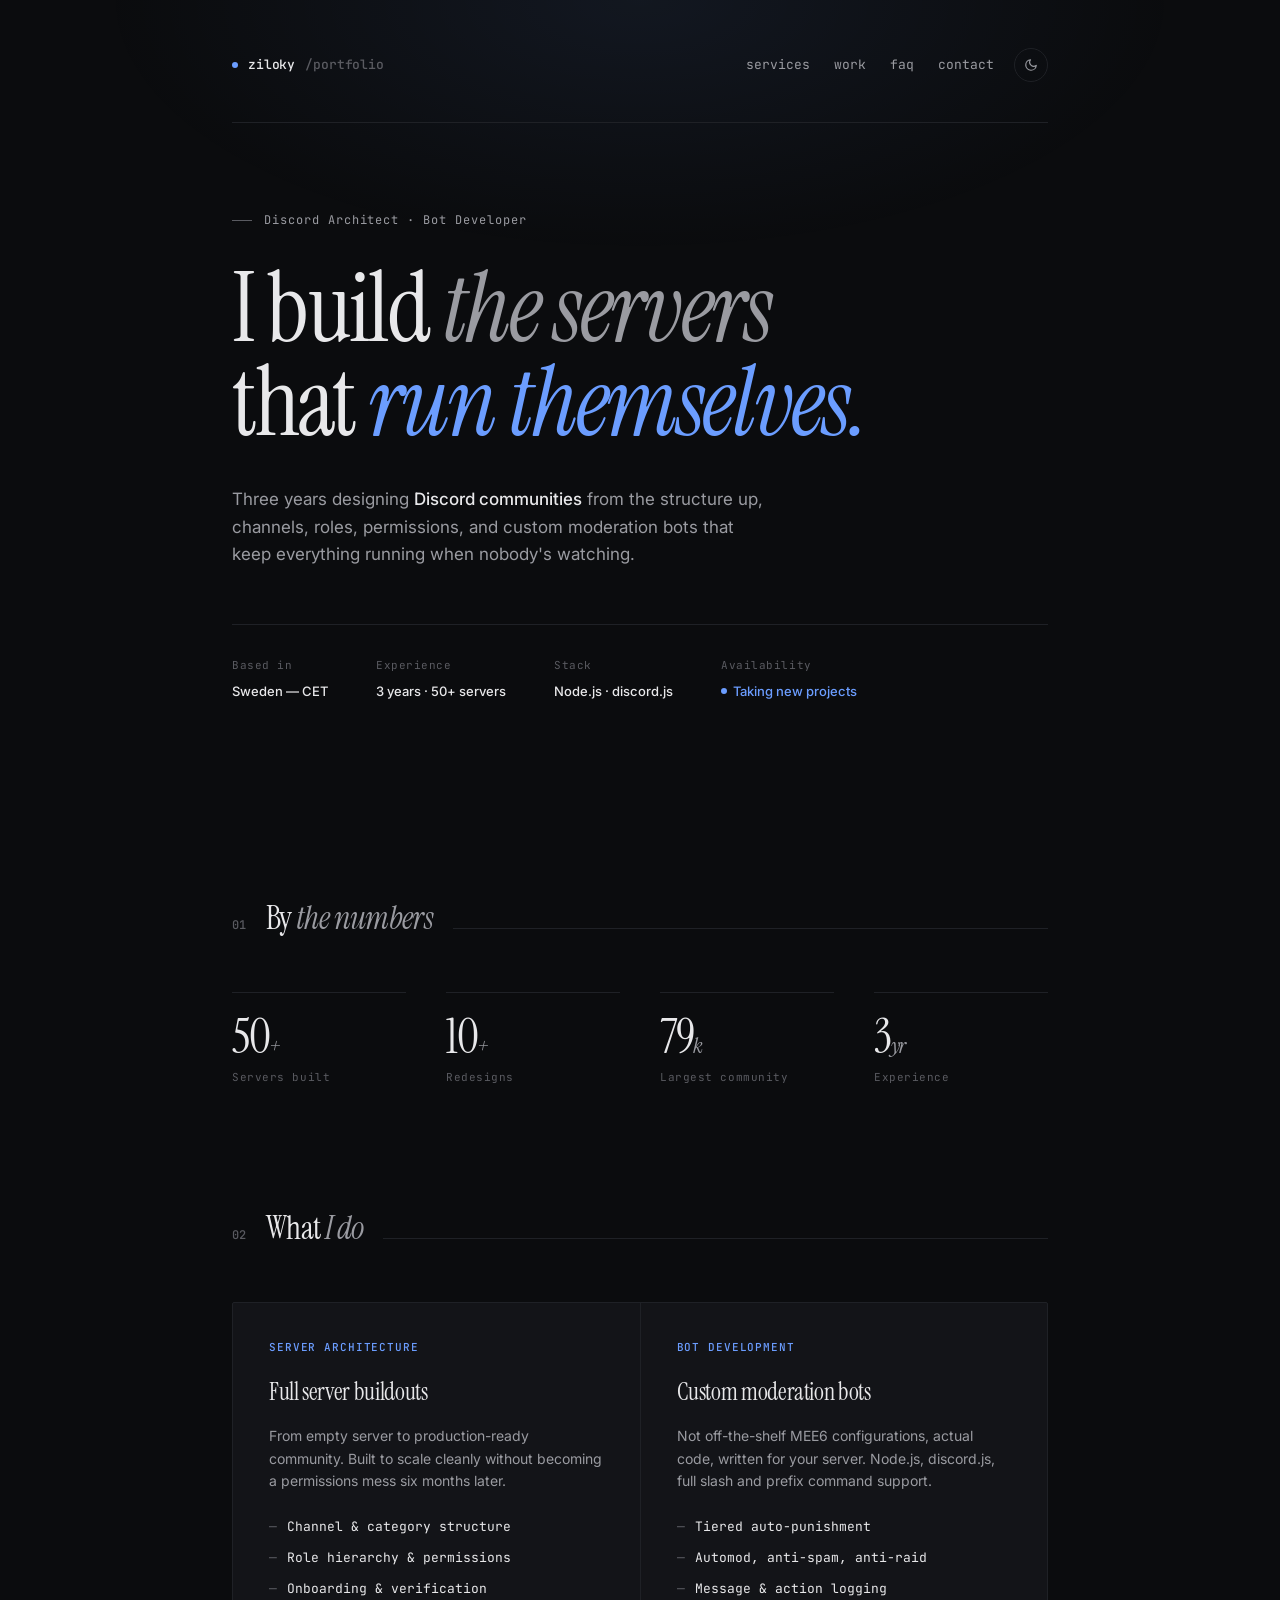
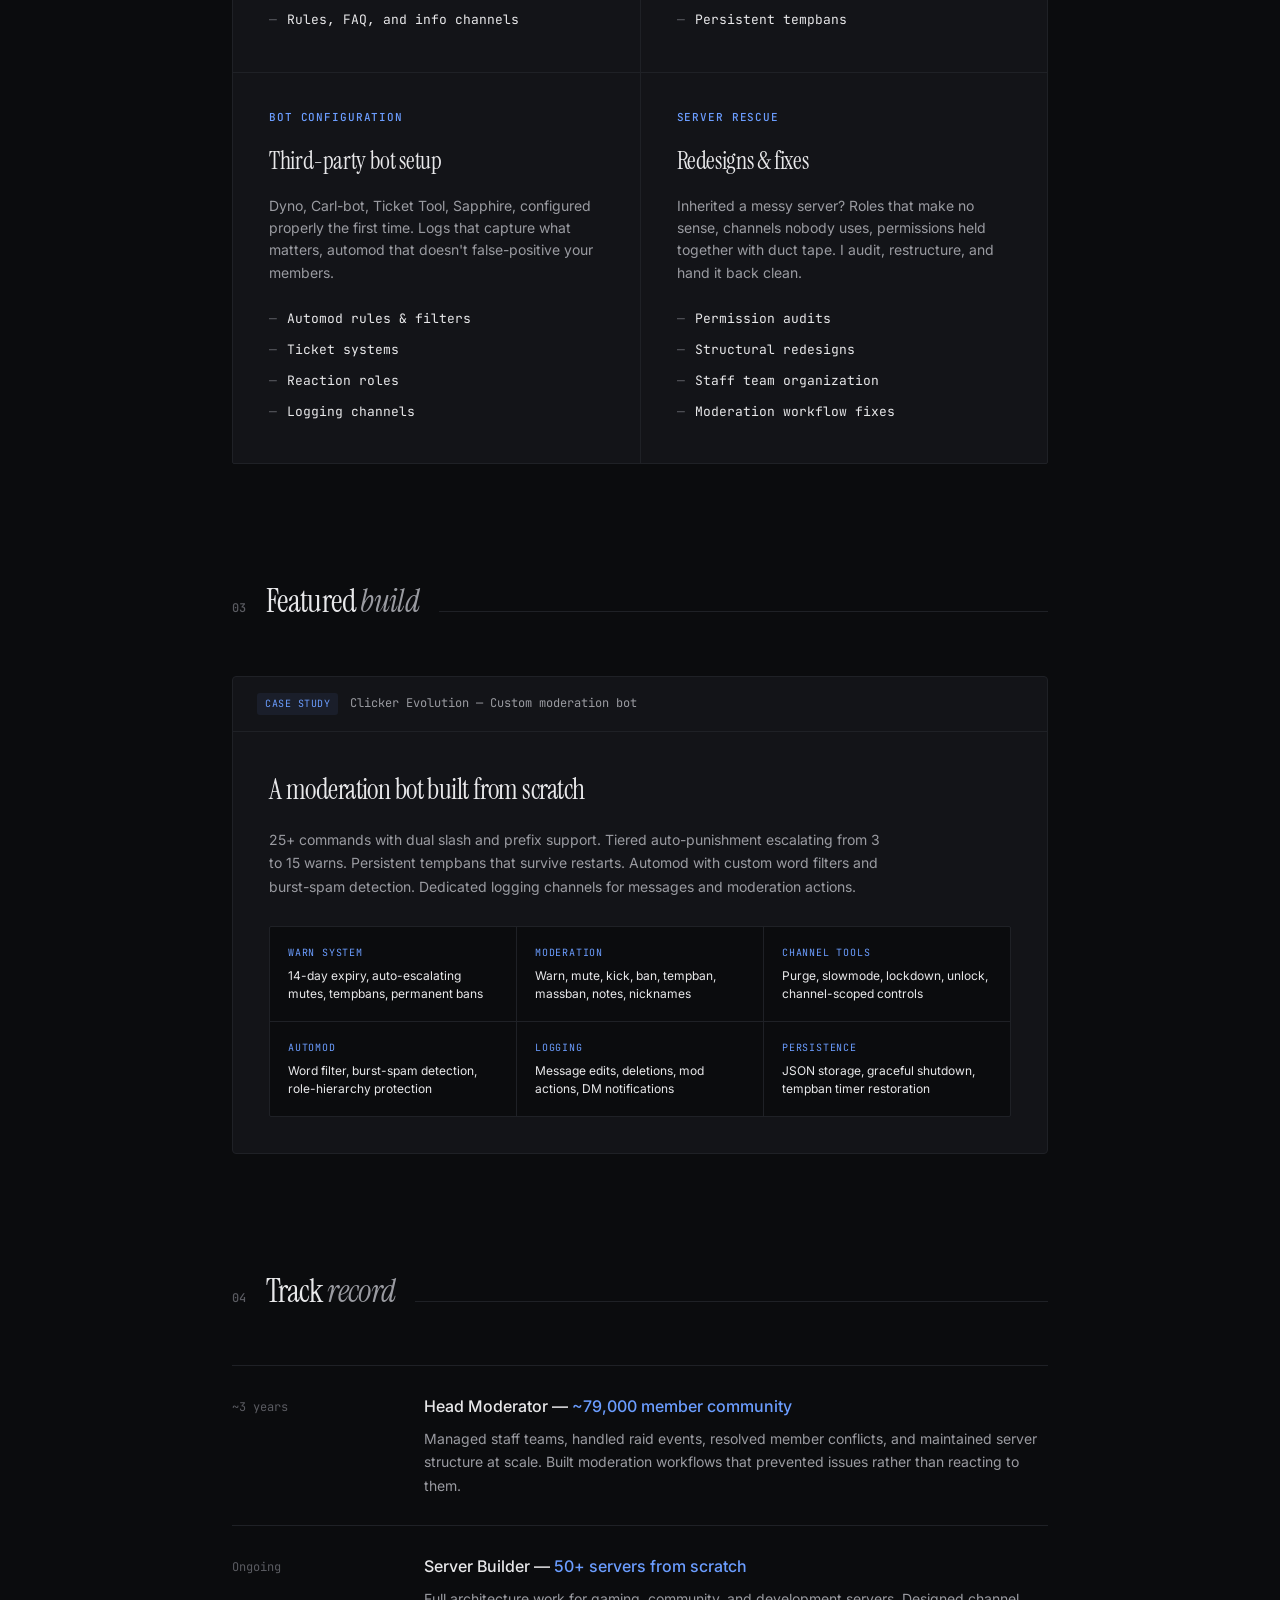
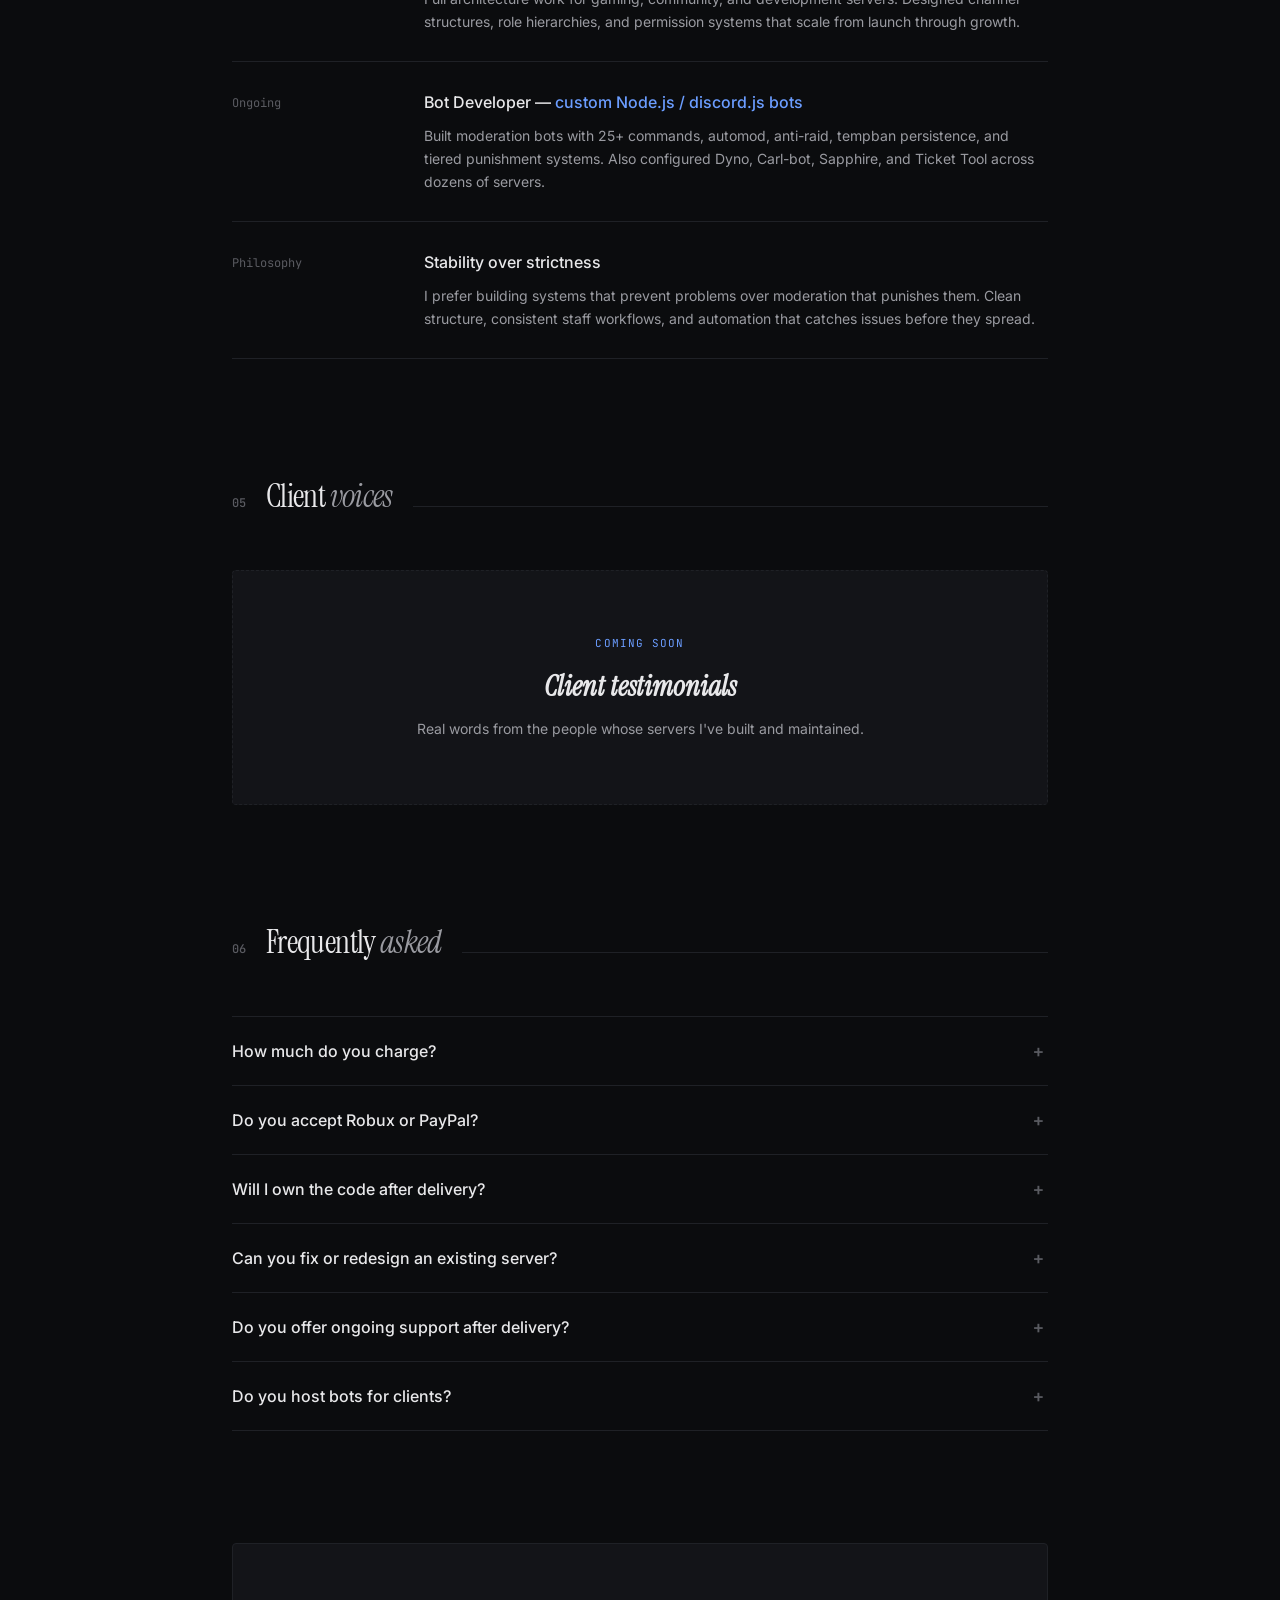
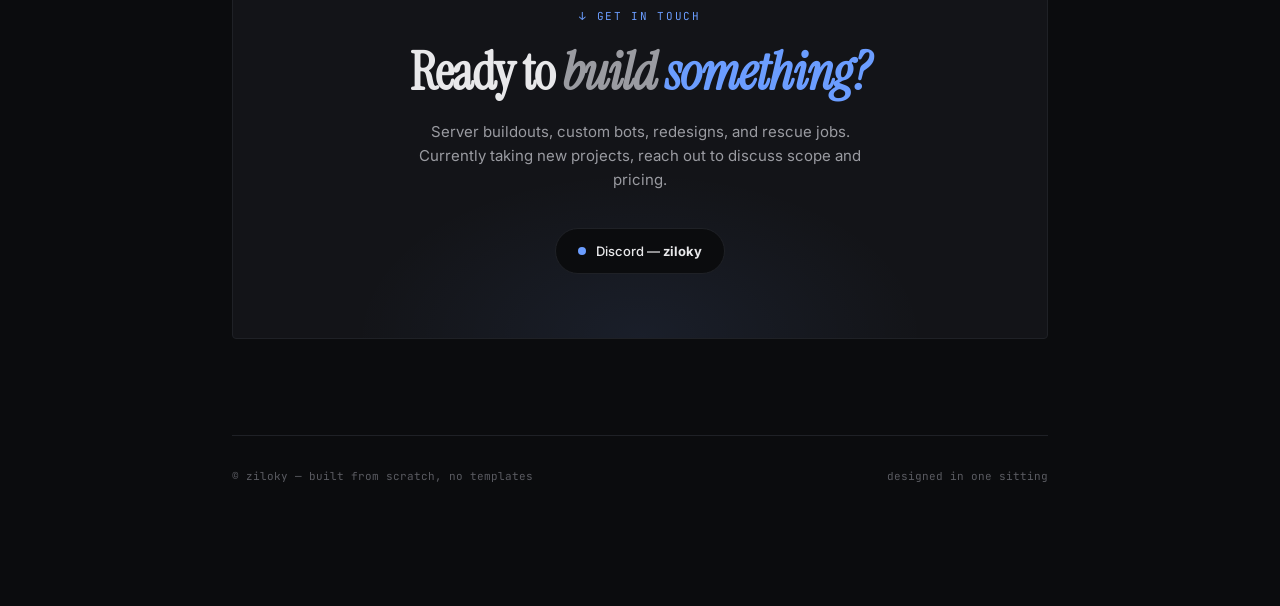
==== commit e761fcb6: "publish" ====
--- a/index.html
+++ b/index.html
@@ -3,7 +3,7 @@
 <head>
 <meta charset="UTF-8" />
 <meta name="viewport" content="width=device-width, initial-scale=1.0" />
-<title>ziloky — discord architect & bot developer</title>
+<title>ziloky, discord architect & bot developer</title>
 <meta name="description" content="Discord server architect and custom bot developer. 3 years, 50+ servers built." />
 <link rel="preconnect" href="https://fonts.googleapis.com">
 <link rel="preconnect" href="https://fonts.gstatic.com" crossorigin>
@@ -648,7 +648,7 @@
       that <span class="accent">run themselves.</span>
     </h1>
     <p class="lede reveal d3">
-      Three years designing <strong>Discord communities</strong> from the structure up —
+      Three years designing <strong>Discord communities</strong> from the structure up,
       channels, roles, permissions, and custom moderation bots that keep everything
       running when nobody's watching.
     </p>
@@ -722,7 +722,7 @@
       <div class="service">
         <div class="num">BOT DEVELOPMENT</div>
         <h3>Custom moderation bots</h3>
-        <p>Not off-the-shelf MEE6 configurations — actual code, written for your server. Node.js, discord.js, full slash and prefix command support.</p>
+        <p>Not off-the-shelf MEE6 configurations, actual code, written for your server. Node.js, discord.js, full slash and prefix command support.</p>
         <ul>
           <li>Tiered auto-punishment</li>
           <li>Automod, anti-spam, anti-raid</li>
@@ -734,7 +734,7 @@
       <div class="service">
         <div class="num">BOT CONFIGURATION</div>
         <h3>Third-party bot setup</h3>
-        <p>Dyno, Carl-bot, Ticket Tool, Sapphire — configured properly the first time. Logs that capture what matters, automod that doesn't false-positive your members.</p>
+        <p>Dyno, Carl-bot, Ticket Tool, Sapphire, configured properly the first time. Logs that capture what matters, automod that doesn't false-positive your members.</p>
         <ul>
           <li>Automod rules & filters</li>
           <li>Ticket systems</li>
@@ -869,7 +869,7 @@
         </button>
         <div class="faq-a">
           <div class="faq-a-inner">
-            Pricing depends on scope. Every project is different — server size, bot complexity, turnaround time, and the platform you're paying through all factor in. We'll talk through what you need and agree on a price that works for both of us before any work starts.
+            Pricing depends on scope. Every project is different, server size, bot complexity, turnaround time, and the platform you're paying through all factor in. We'll talk through what you need and agree on a price that works for both of us before any work starts.
           </div>
         </div>
       </div>
@@ -893,7 +893,7 @@
         </button>
         <div class="faq-a">
           <div class="faq-a-inner">
-            Your choice. I can deliver the project as fully owned — code, assets, and all rights transfer to you on final payment — or we can arrange a licensing setup if that fits your situation better. Discussed and agreed on before the project starts.
+            Your choice. I can deliver the project as fully owned, code, assets, and all rights transfer to you on final payment, or we can arrange a licensing setup if that fits your situation better. Discussed and agreed on before the project starts.
           </div>
         </div>
       </div>
@@ -917,7 +917,7 @@
         </button>
         <div class="faq-a">
           <div class="faq-a-inner">
-            I include 7 days of free bug fixes after delivery — if something I built breaks, I fix it. After that, ongoing support, updates, and new features are available for a small monthly retainer or per-request.
+            I include 7 days of free bug fixes after delivery, if something I built breaks, I fix it. After that, ongoing support, updates, and new features are available for a small monthly retainer or per-request.
           </div>
         </div>
       </div>
@@ -929,7 +929,7 @@
         </button>
         <div class="faq-a">
           <div class="faq-a-inner">
-            No — hosting stays on your end. Running a bot long-term costs money and requires someone available to fix things at 3am if it goes down. I'll recommend hosting options (free and paid) and help you get set up during delivery, but the bot lives on your infrastructure.
+            No, hosting stays on your end. Running a bot long term costs money and requires someone available to fix things at 3am if it goes down. I'll recommend hosting options (free and paid) and help you get set up during delivery, but the bot lives on your infrastructure.
           </div>
         </div>
       </div>
@@ -940,7 +940,7 @@
     <div class="contact">
       <div class="label">↓ GET IN TOUCH</div>
       <h2>Ready to <em>build</em> <span class="accent">something?</span></h2>
-      <p class="note">Server buildouts, custom bots, redesigns, and rescue jobs. Currently taking new projects — reach out to discuss scope and pricing.</p>
+      <p class="note">Server buildouts, custom bots, redesigns, and rescue jobs. Currently taking new projects, reach out to discuss scope and pricing.</p>
       <div class="contact-methods">
         <button class="contact-pill" id="copyDiscord">
           <span class="default">
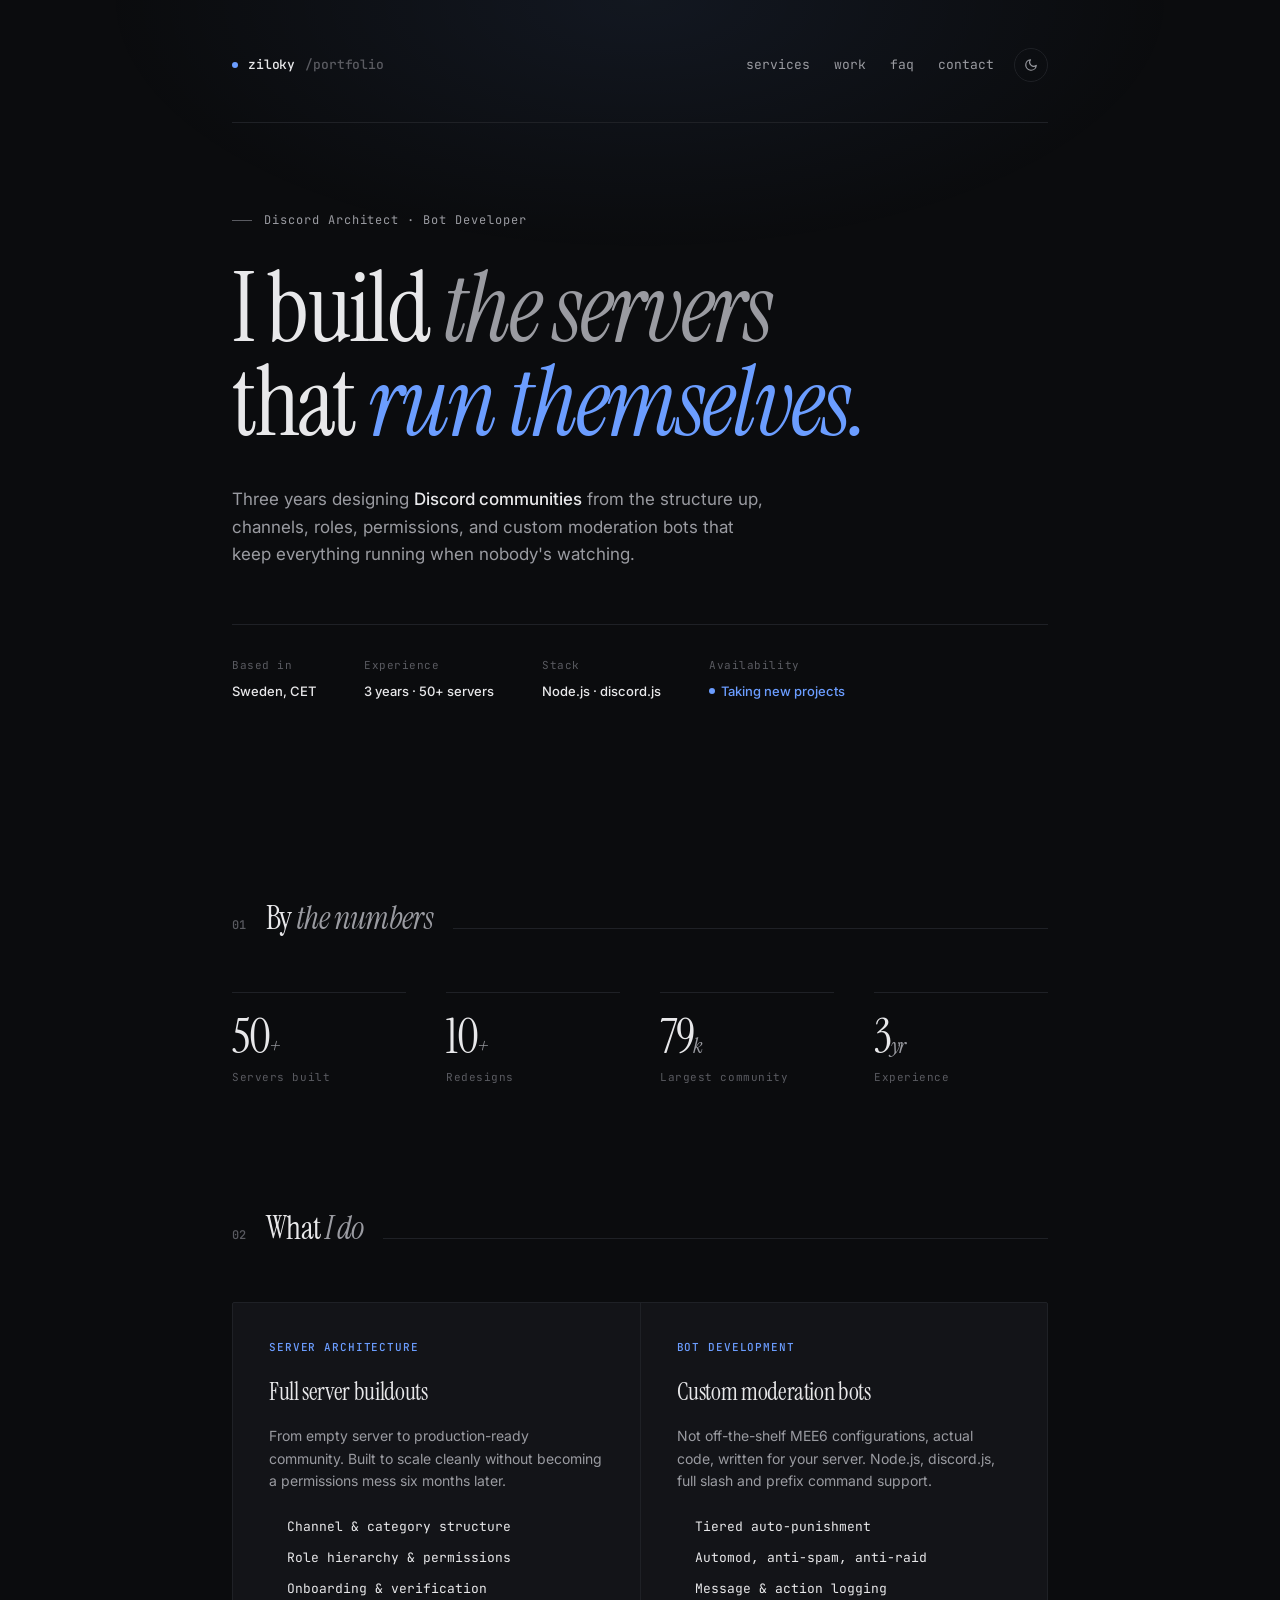
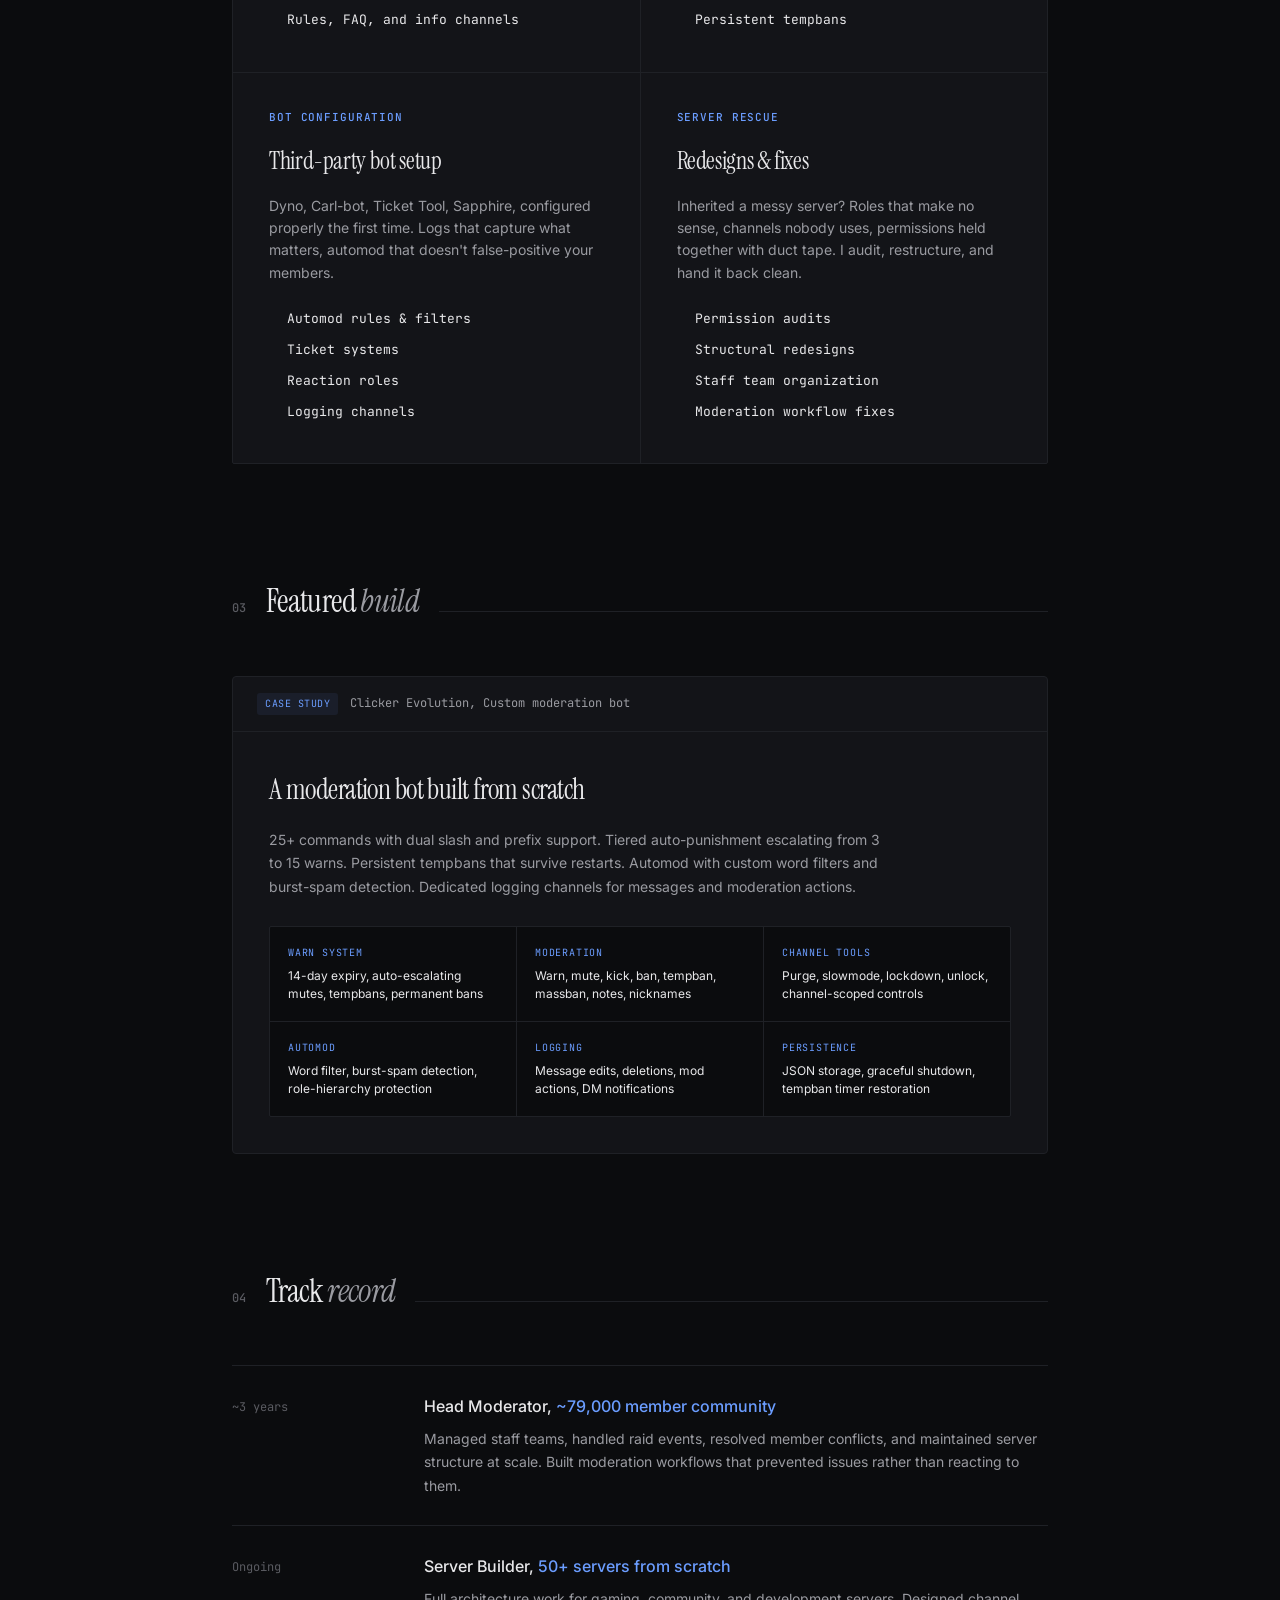
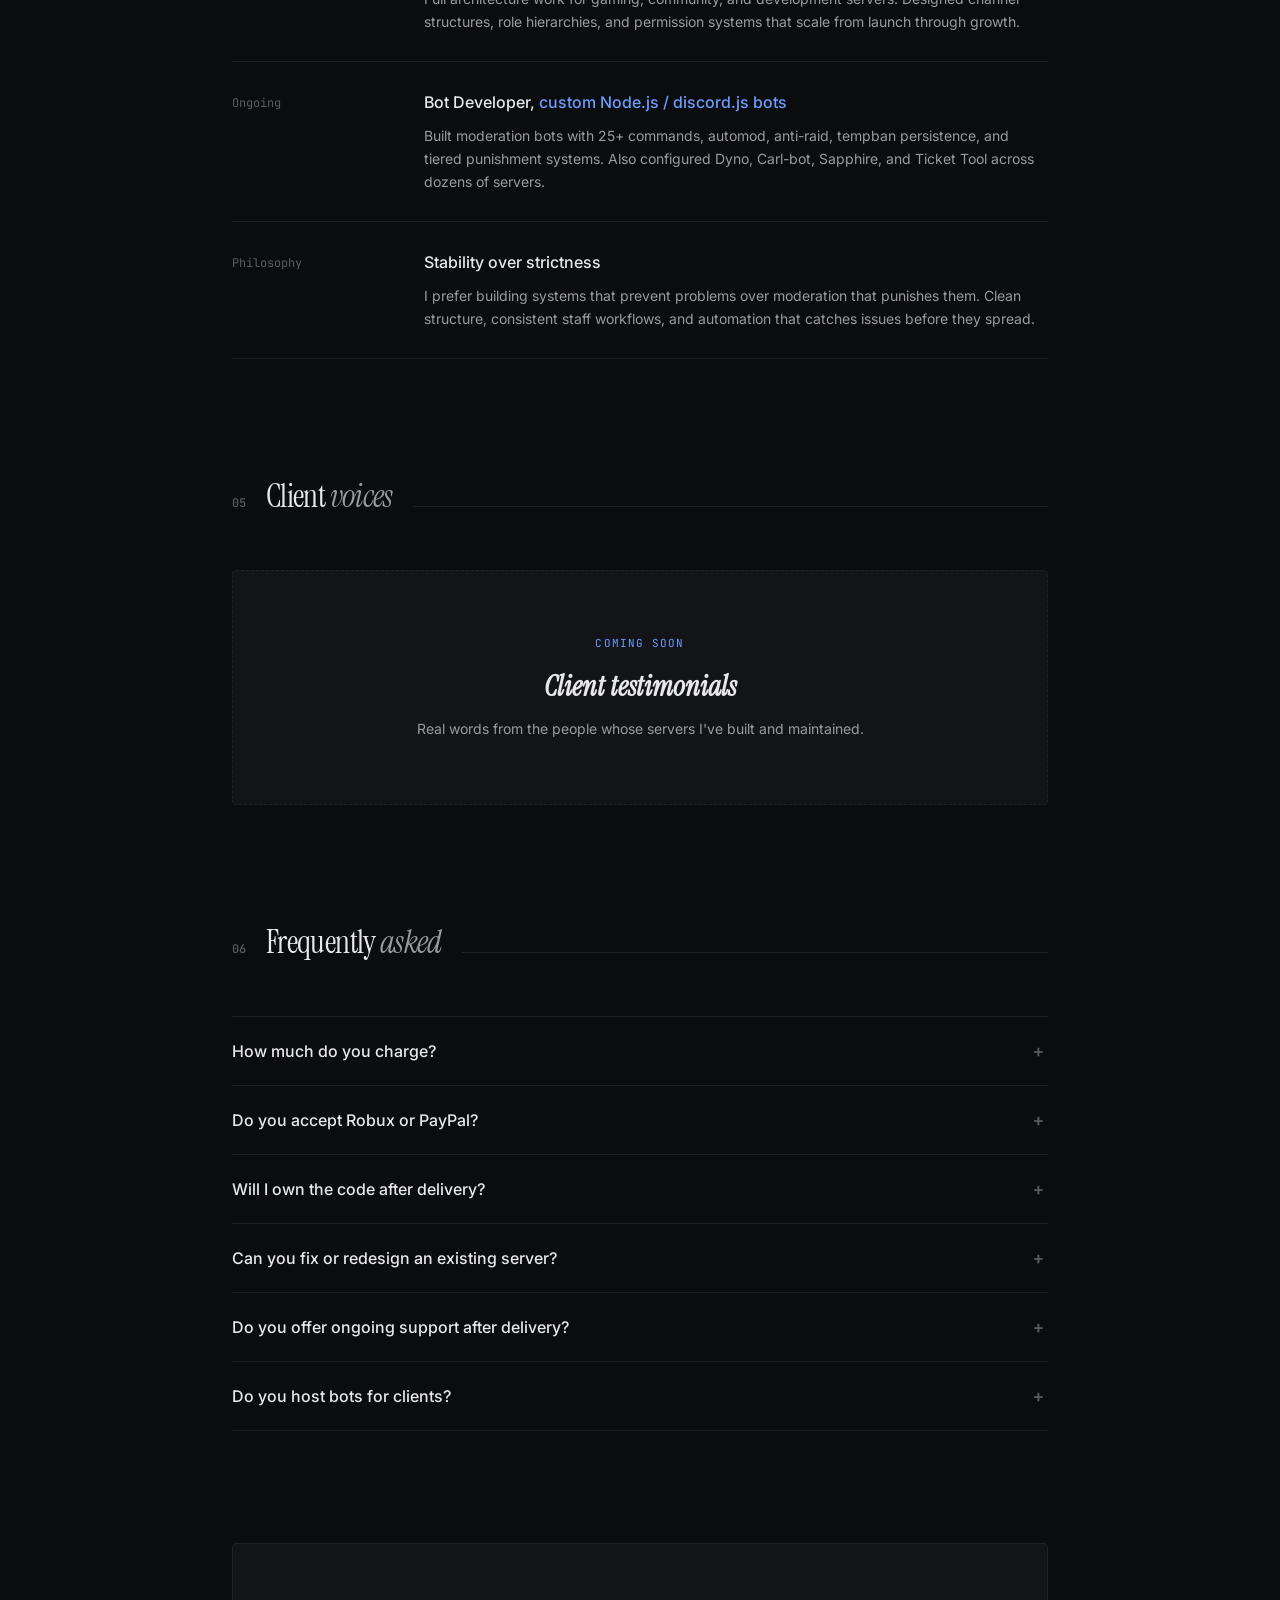
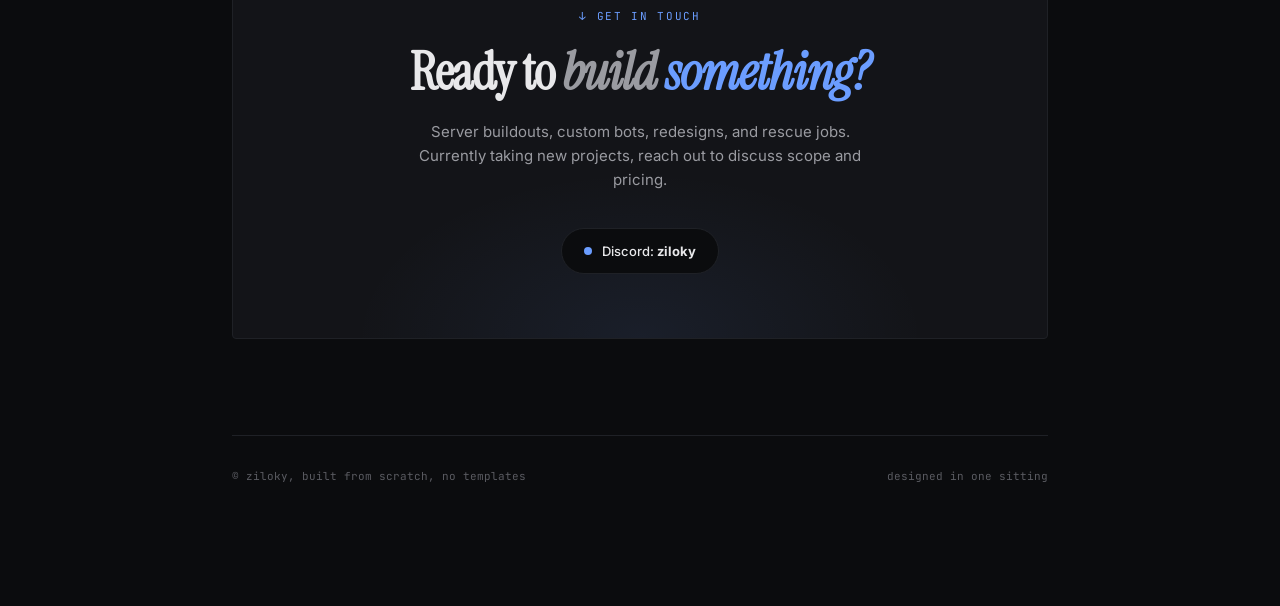
==== commit d7d1456a: "commit" ====
--- a/index.html
+++ b/index.html
@@ -286,7 +286,7 @@
     color: var(--ink);
   }
   .service ul li::before{
-    content: '—';
+
     position: absolute;
     left: 0;
     color: var(--ink-faint);
@@ -656,7 +656,7 @@
     <div class="hero-meta reveal d4">
       <div>
         <span class="label">Based in</span>
-        <span class="value">Sweden — CET</span>
+        <span class="value">Sweden, CET</span>
       </div>
       <div>
         <span class="label">Experience</span>
@@ -767,7 +767,7 @@
     <div class="bot-box">
       <div class="bot-header">
         <span class="tag">CASE STUDY</span>
-        <span>Clicker Evolution — Custom moderation bot</span>
+        <span>Clicker Evolution, Custom moderation bot</span>
       </div>
       <div class="bot-body">
         <h3>A moderation bot built from scratch</h3>
@@ -814,21 +814,21 @@
       <div class="exp-item">
         <div class="exp-year">~3 years</div>
         <div class="exp-content">
-          <h4>Head Moderator — <span class="highlight">~79,000 member community</span></h4>
+          <h4>Head Moderator, <span class="highlight">~79,000 member community</span></h4>
           <p>Managed staff teams, handled raid events, resolved member conflicts, and maintained server structure at scale. Built moderation workflows that prevented issues rather than reacting to them.</p>
         </div>
       </div>
       <div class="exp-item">
         <div class="exp-year">Ongoing</div>
         <div class="exp-content">
-          <h4>Server Builder — <span class="highlight">50+ servers from scratch</span></h4>
+          <h4>Server Builder, <span class="highlight">50+ servers from scratch</span></h4>
           <p>Full architecture work for gaming, community, and development servers. Designed channel structures, role hierarchies, and permission systems that scale from launch through growth.</p>
         </div>
       </div>
       <div class="exp-item">
         <div class="exp-year">Ongoing</div>
         <div class="exp-content">
-          <h4>Bot Developer — <span class="highlight">custom Node.js / discord.js bots</span></h4>
+          <h4>Bot Developer, <span class="highlight">custom Node.js / discord.js bots</span></h4>
           <p>Built moderation bots with 25+ commands, automod, anti-raid, tempban persistence, and tiered punishment systems. Also configured Dyno, Carl-bot, Sapphire, and Ticket Tool across dozens of servers.</p>
         </div>
       </div>
@@ -945,7 +945,7 @@
         <button class="contact-pill" id="copyDiscord">
           <span class="default">
             <span class="dot"></span>
-            <span>Discord — <strong>ziloky</strong></span>
+            <span>Discord: <strong>ziloky</strong></span>
           </span>
           <span class="check">✓ Copied to clipboard</span>
         </button>
@@ -954,7 +954,7 @@
   </section>
 
   <footer class="foot">
-    <div>© ziloky — built from scratch, no templates</div>
+    <div>© ziloky, built from scratch, no templates</div>
     <div>designed in one sitting</div>
   </footer>
 
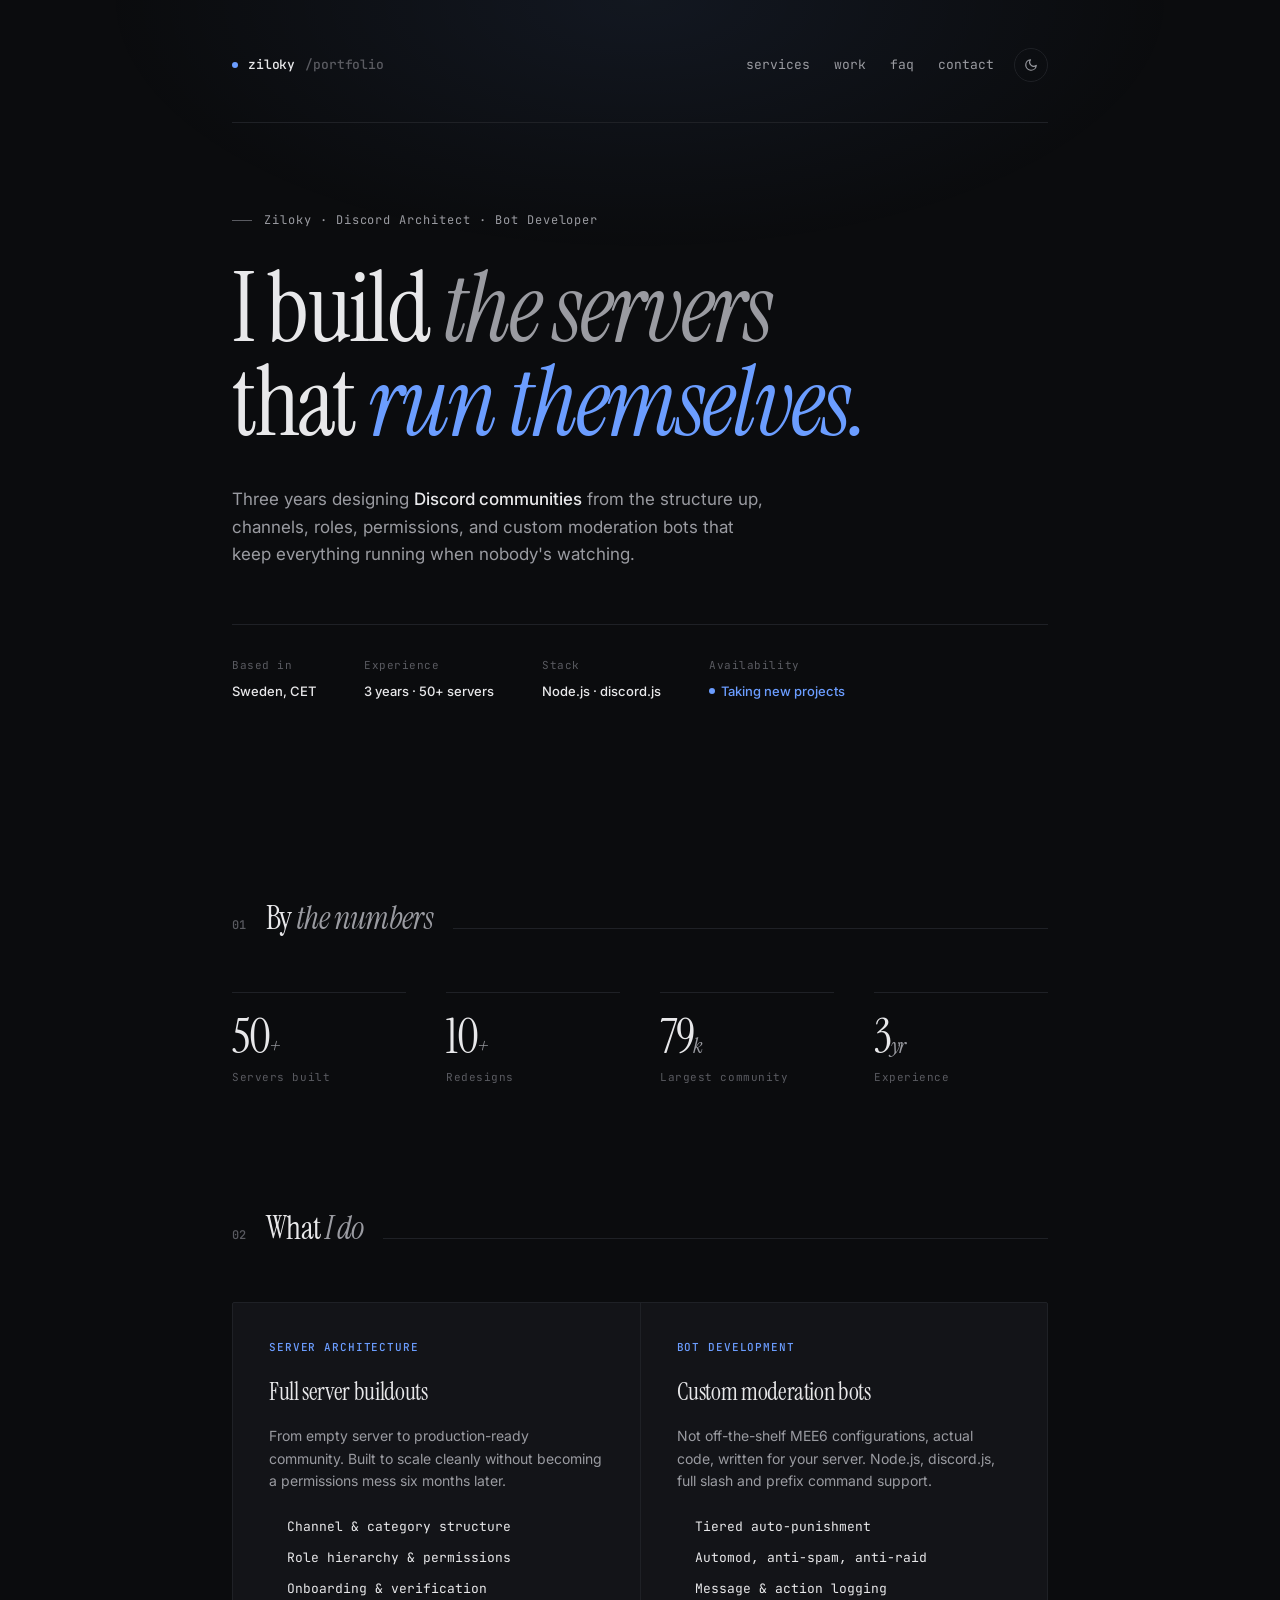
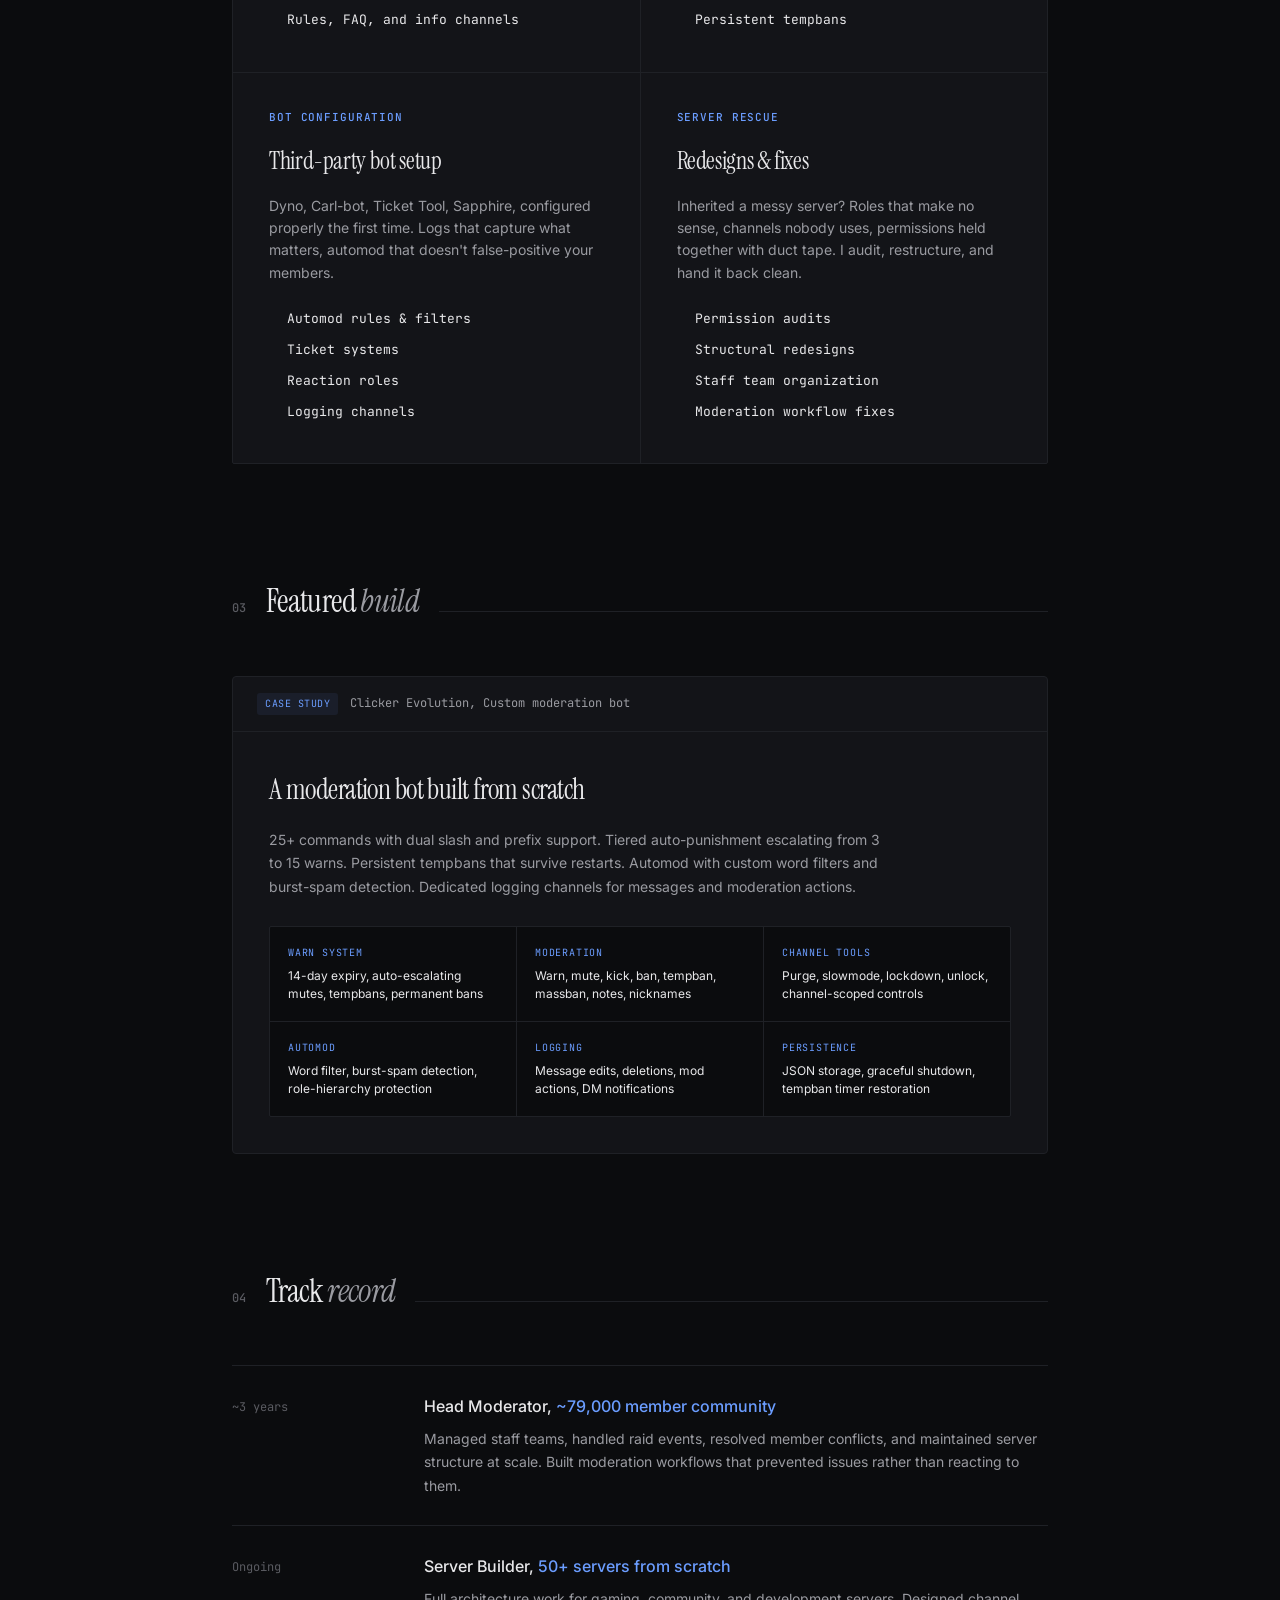
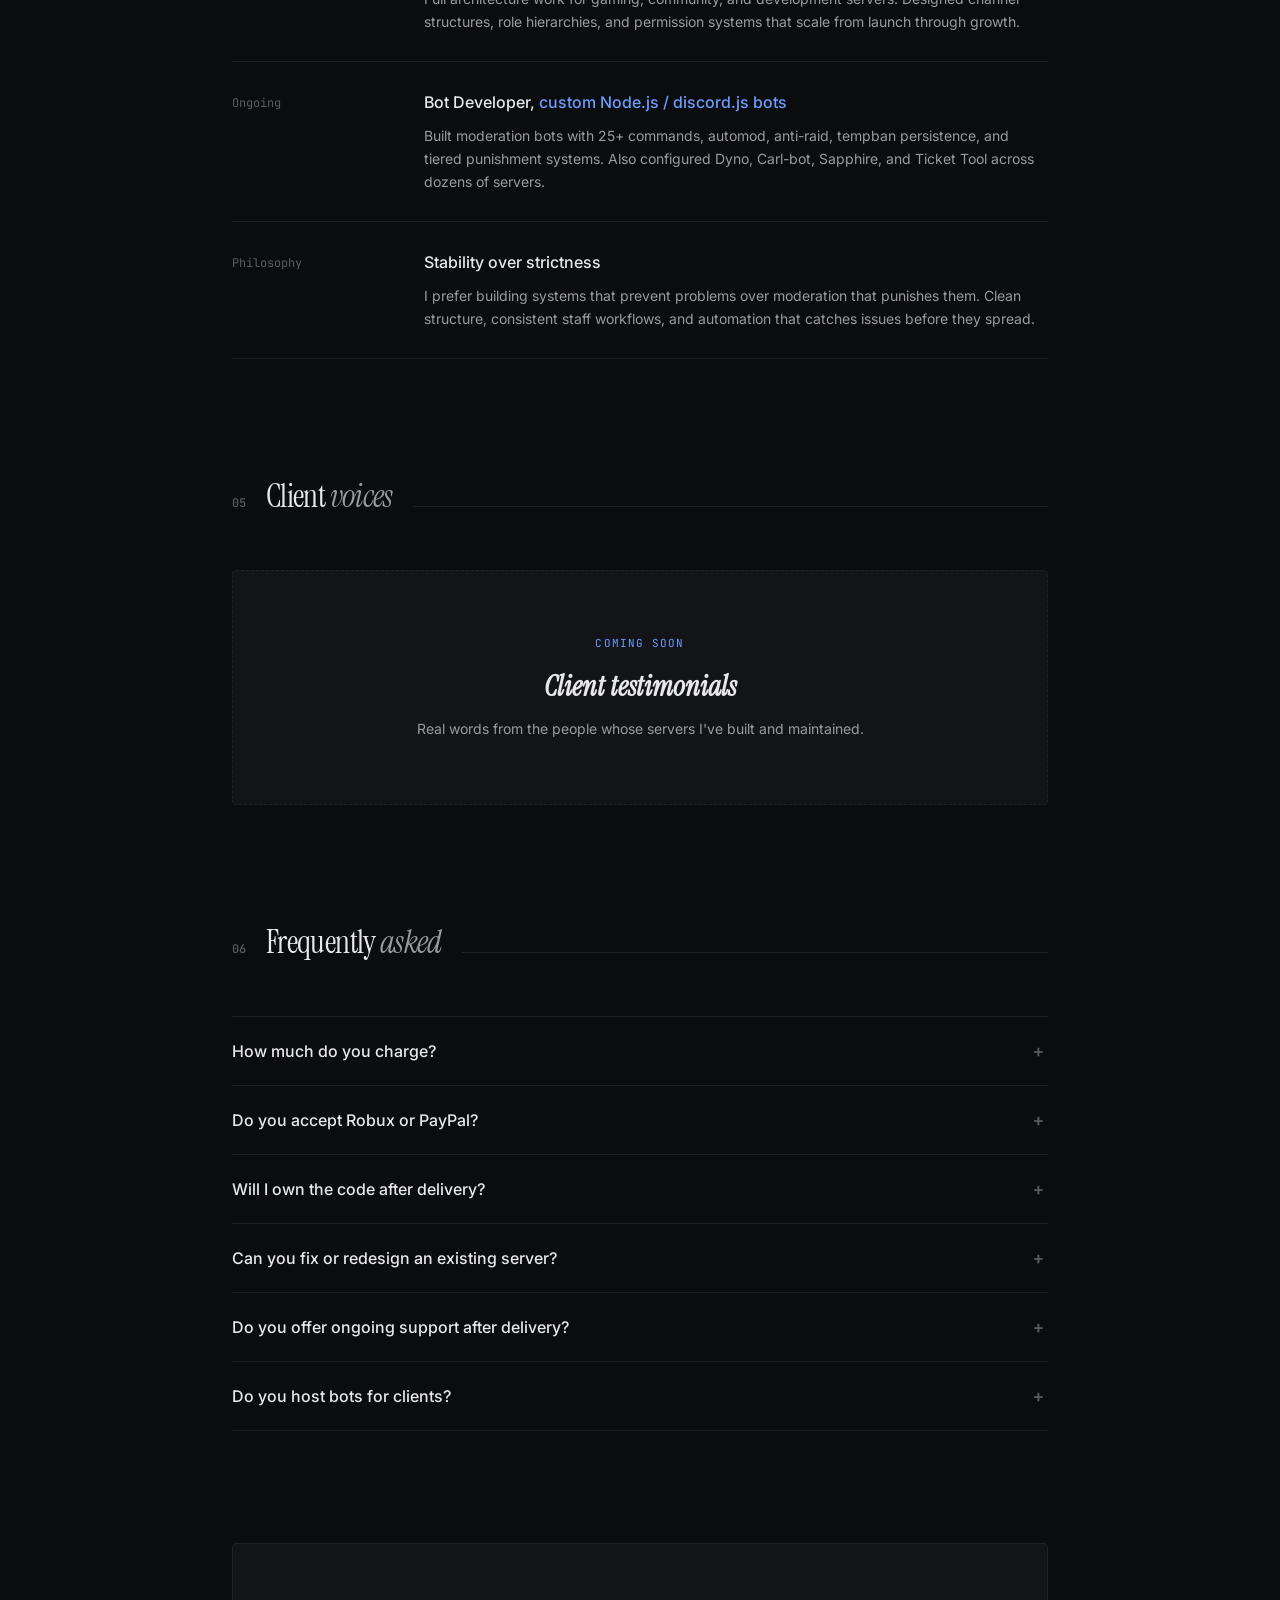
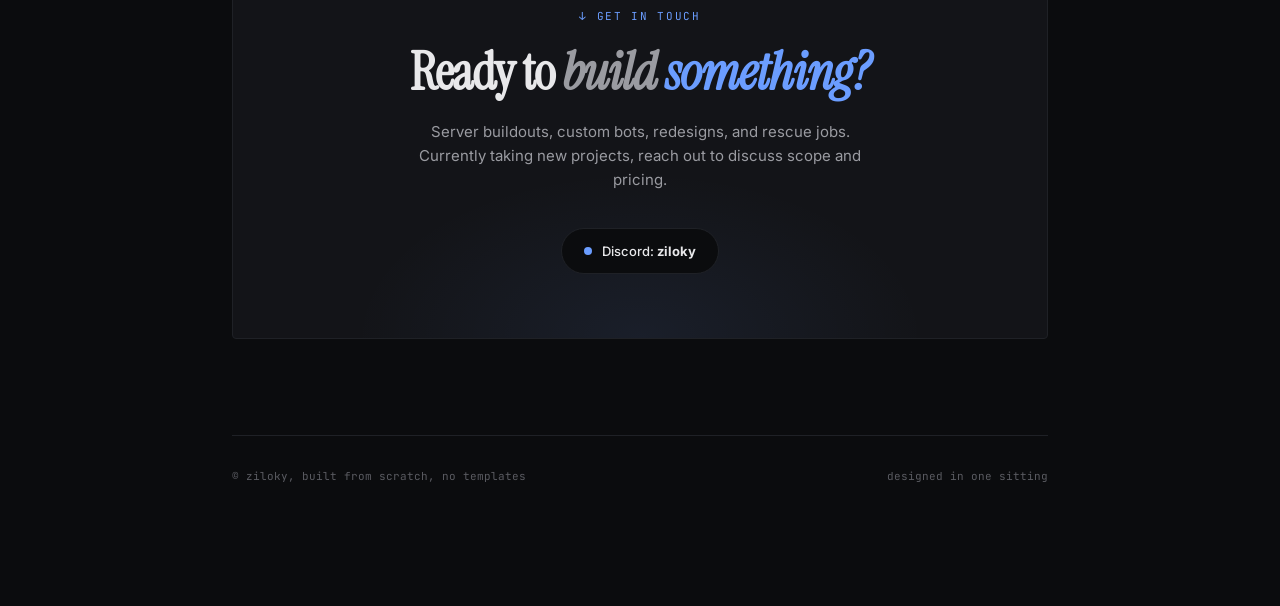
==== commit 31921f91: "commit" ====
--- a/index.html
+++ b/index.html
@@ -642,7 +642,7 @@
   </nav>
 
   <header class="hero">
-    <div class="eyebrow reveal d1">Discord Architect · Bot Developer</div>
+    <div class="eyebrow reveal d1">Ziloky · Discord Architect · Bot Developer</div>
     <h1 class="reveal d2">
       I build <em>the servers</em><br>
       that <span class="accent">run themselves.</span>
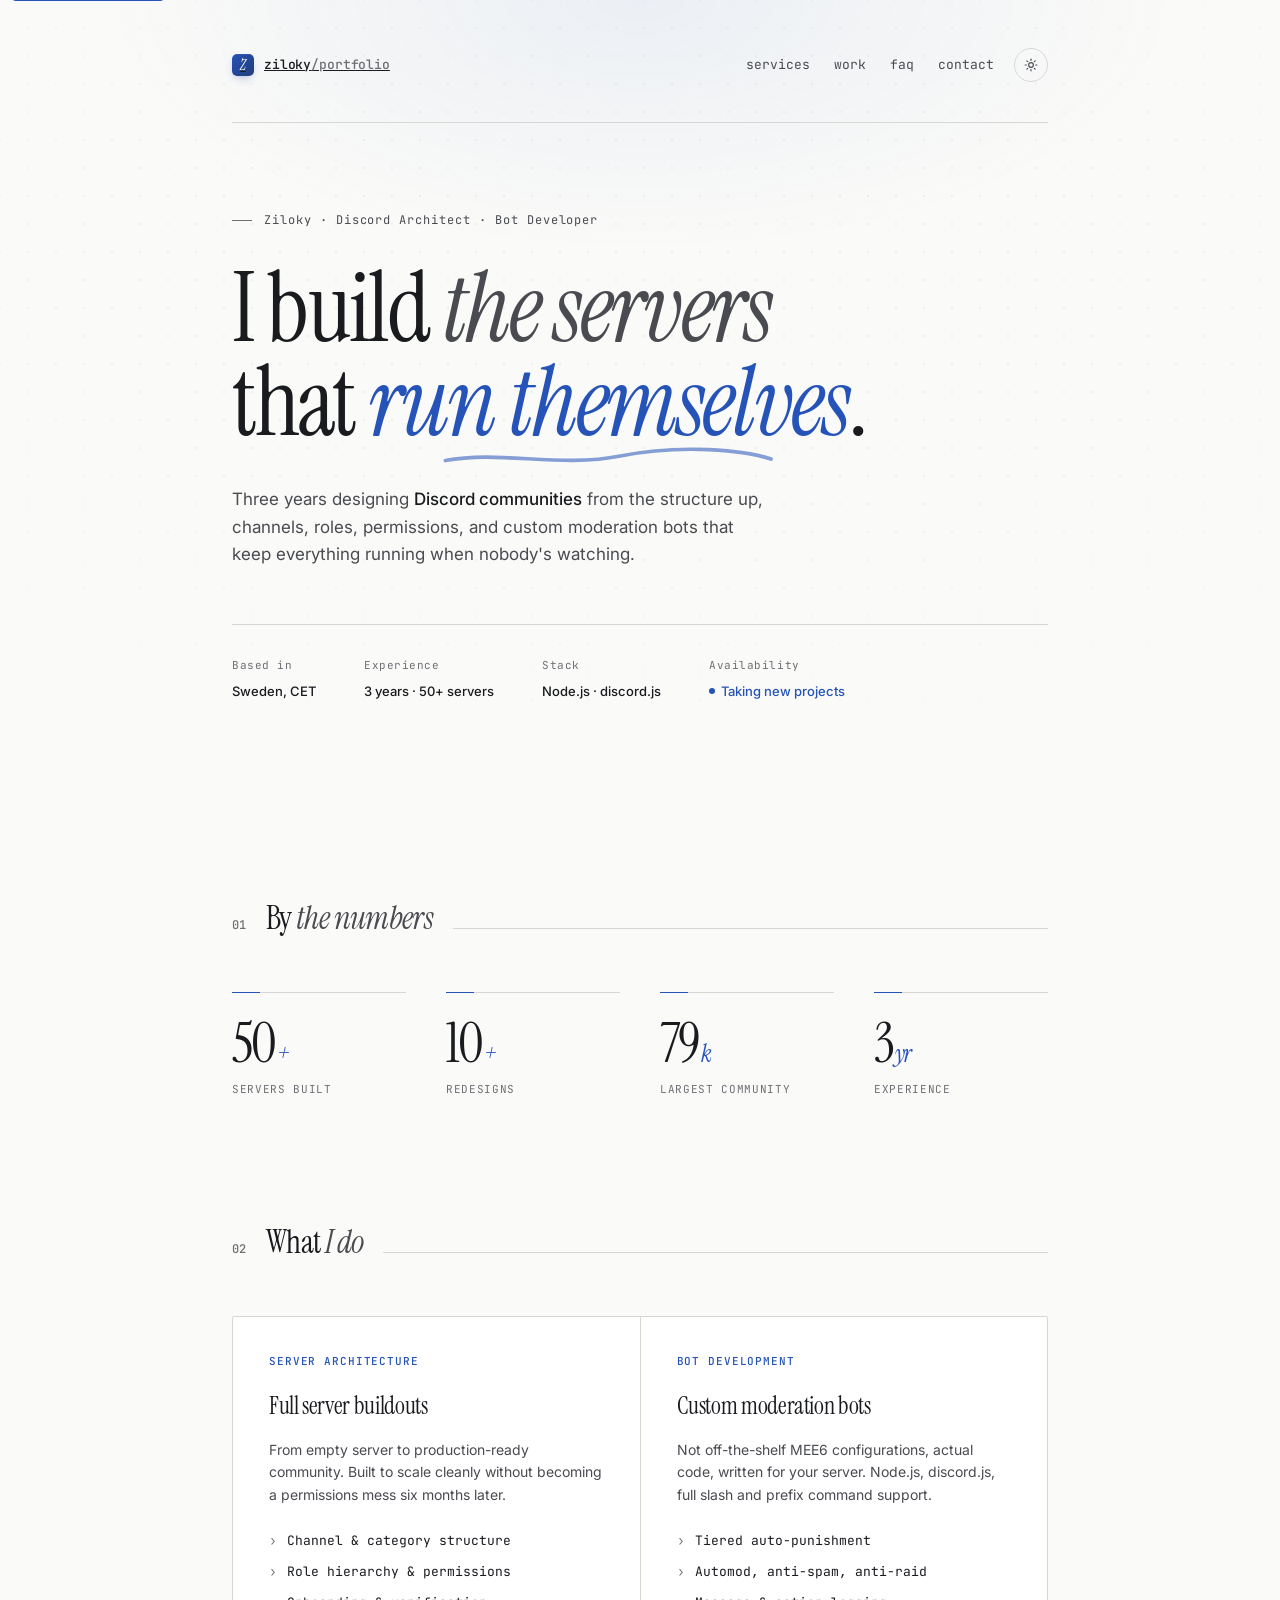
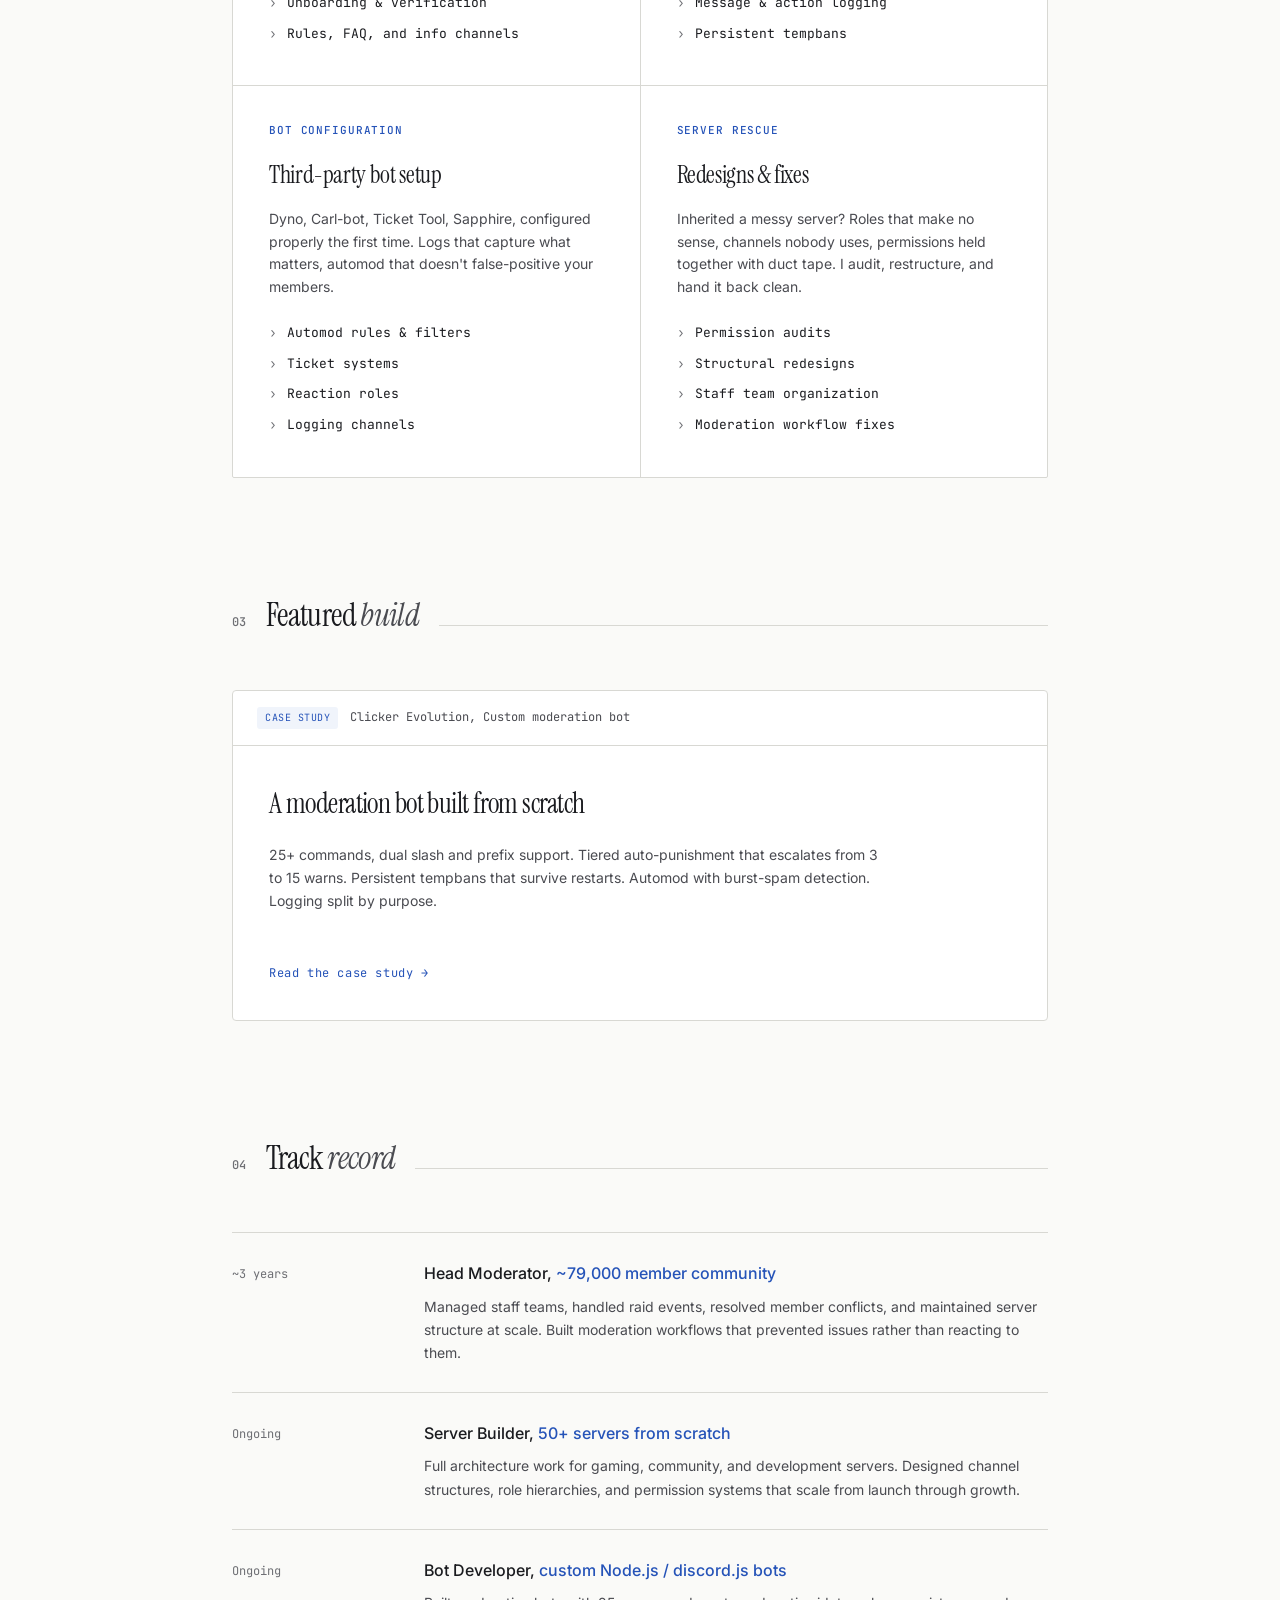
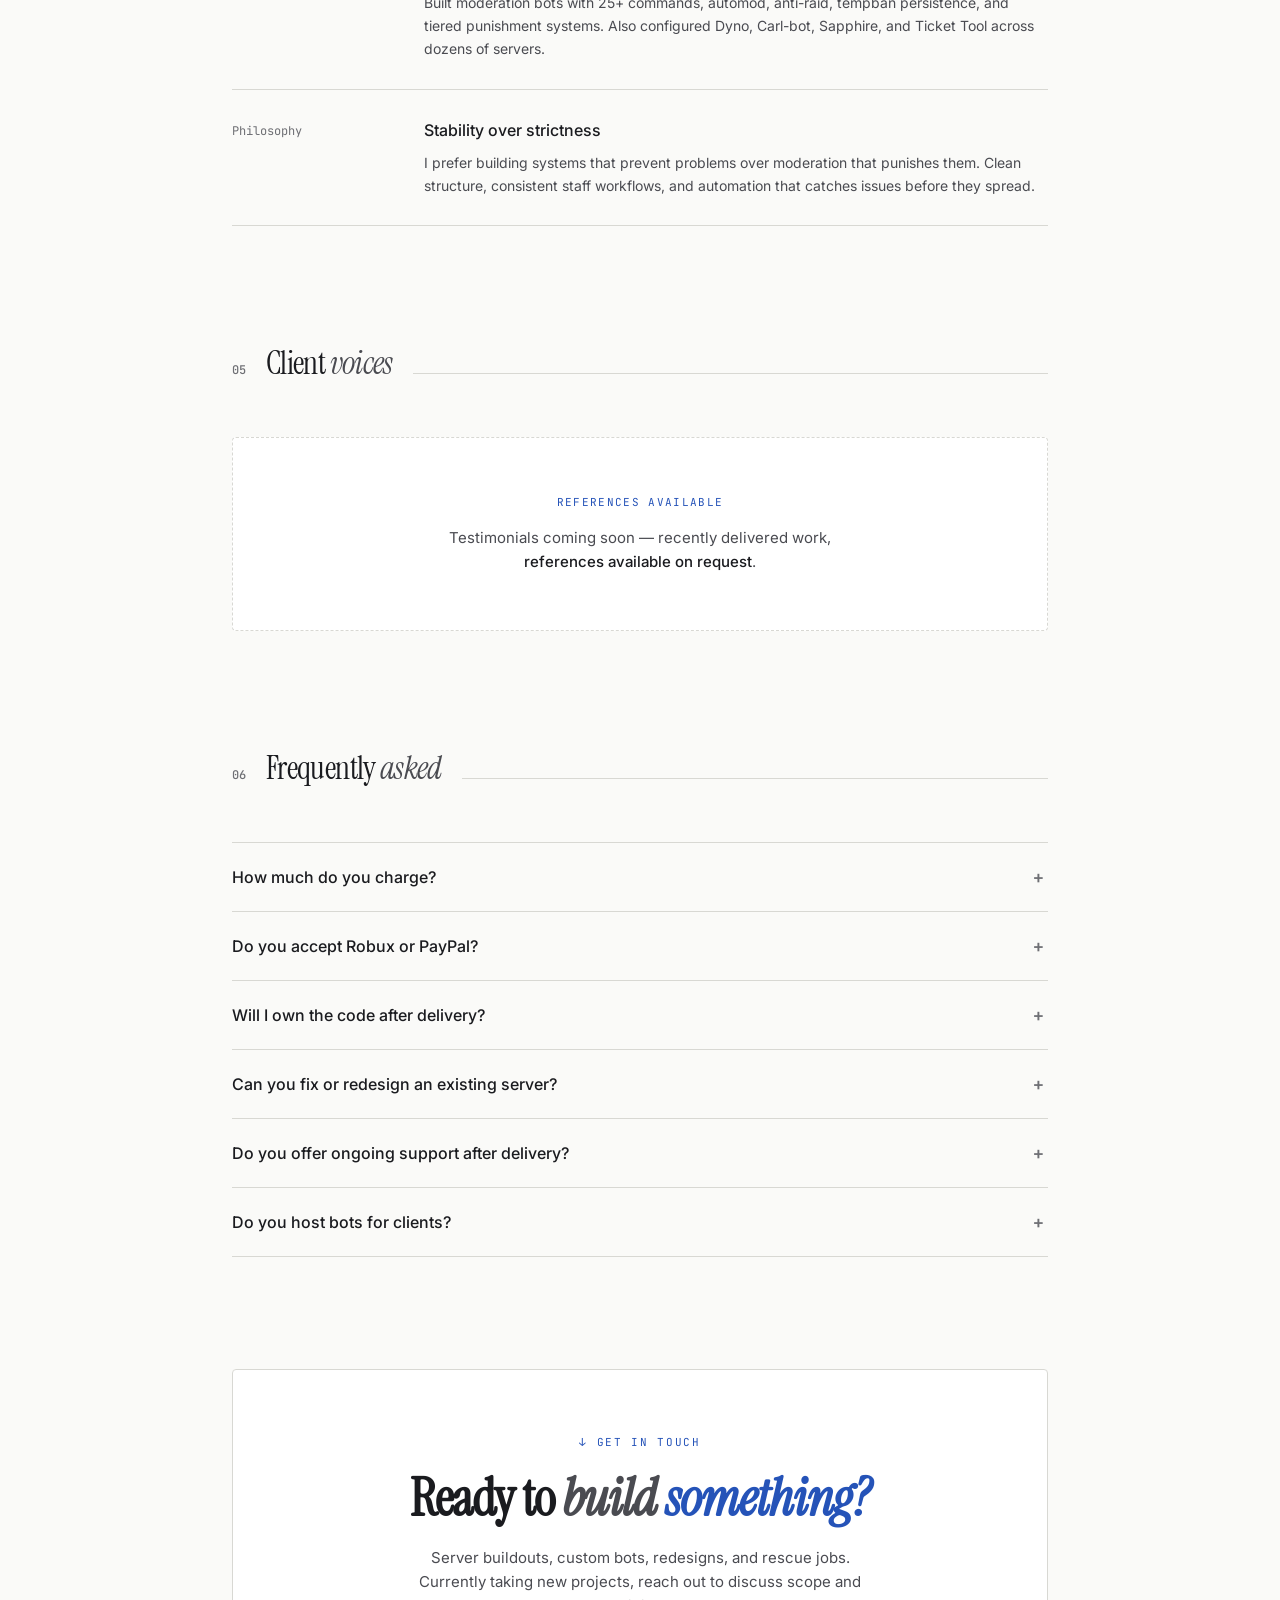
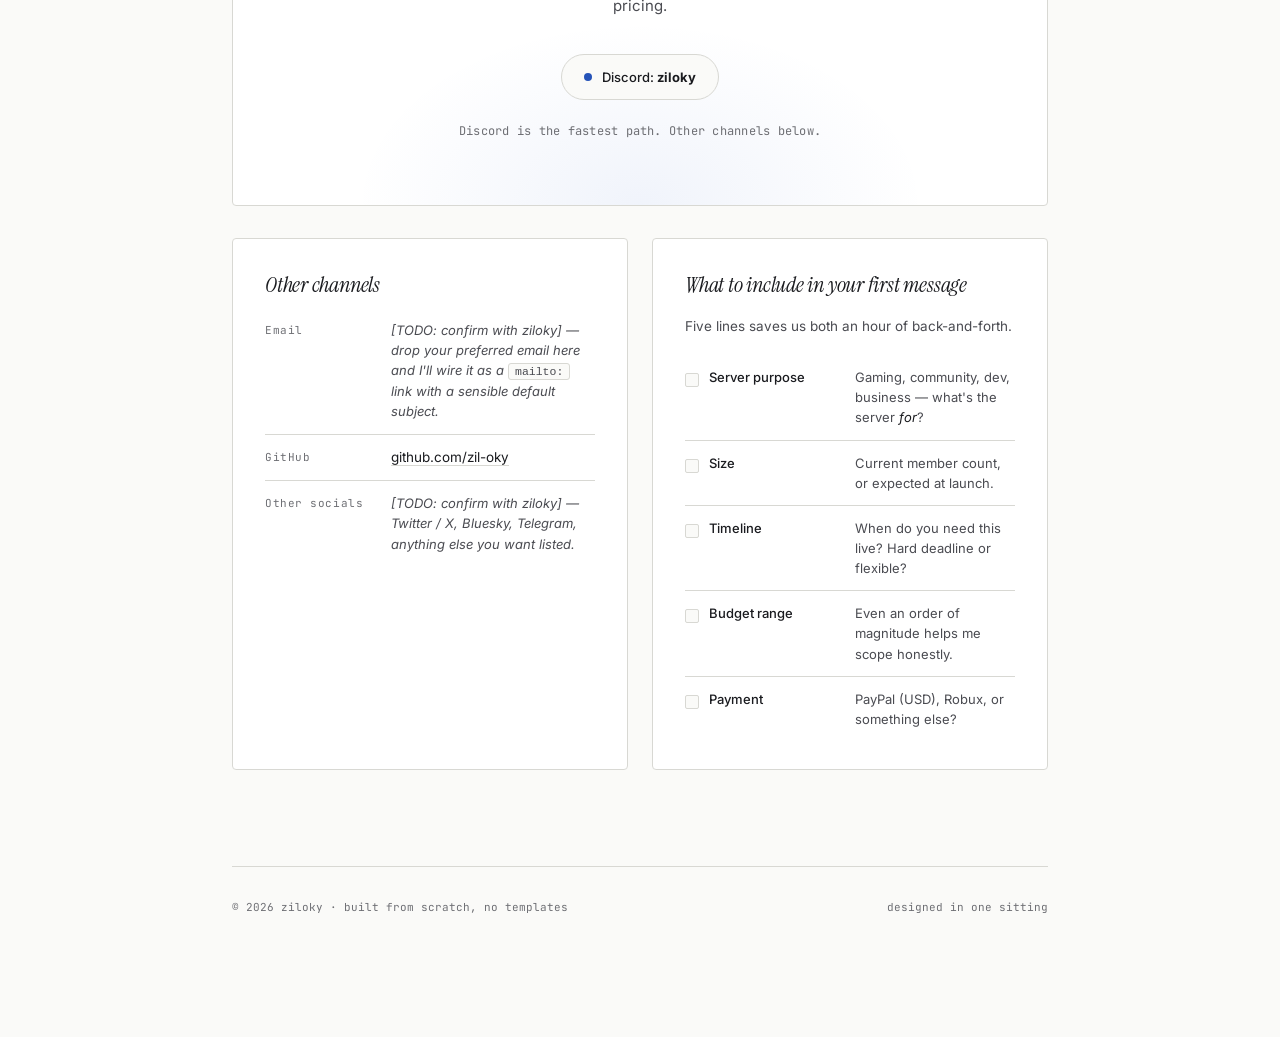
==== commit 85f427ac: "Polish portfolio: SEO, accessibility, performance, case study page" ====
--- a/index.html
+++ b/index.html
@@ -1,631 +1,95 @@
 <!DOCTYPE html>
-<html lang="en">
+<html lang="en" class="no-js">
 <head>
-<meta charset="UTF-8" />
-<meta name="viewport" content="width=device-width, initial-scale=1.0" />
-<title>ziloky, discord architect & bot developer</title>
-<meta name="description" content="Discord server architect and custom bot developer. 3 years, 50+ servers built." />
+<script>document.documentElement.classList.remove('no-js');</script>
+<meta charset="UTF-8">
+<meta name="viewport" content="width=device-width, initial-scale=1.0">
+<meta name="color-scheme" content="dark light">
+<meta name="theme-color" content="#0b0c0e" media="(prefers-color-scheme: dark)">
+<meta name="theme-color" content="#fafaf8" media="(prefers-color-scheme: light)">
+
+<title>Ziloky — Discord Architect &amp; Bot Developer</title>
+<meta name="description" content="Discord server architect and custom bot developer. Three years, 50+ servers built. Custom moderation bots in Node.js and discord.js. Based in Sweden, taking new projects.">
+<meta name="author" content="Ziloky">
+<meta name="keywords" content="discord, discord server, discord bot, discord.js, node.js, moderation bot, server architect, server setup, server builder, custom bot development, ziloky">
+<link rel="canonical" href="https://zil-oky.github.io/">
+
+<!-- Open Graph -->
+<meta property="og:type" content="website">
+<meta property="og:site_name" content="Ziloky">
+<meta property="og:url" content="https://zil-oky.github.io/">
+<meta property="og:title" content="Ziloky — Discord Architect &amp; Bot Developer">
+<meta property="og:description" content="I build the servers that run themselves. Three years, 50+ Discord servers, custom moderation bots in Node.js.">
+<meta property="og:image" content="https://zil-oky.github.io/assets/og-image.png">
+<meta property="og:image:width" content="1200">
+<meta property="og:image:height" content="630">
+<meta property="og:image:alt" content="Ziloky portfolio cover: I build the servers that run themselves. 3 years, 50+ servers, Node.js + discord.js.">
+<meta property="og:locale" content="en_US">
+
+<!-- Twitter -->
+<meta name="twitter:card" content="summary_large_image">
+<meta name="twitter:title" content="Ziloky — Discord Architect &amp; Bot Developer">
+<meta name="twitter:description" content="I build the servers that run themselves. Three years, 50+ Discord servers, custom moderation bots.">
+<meta name="twitter:image" content="https://zil-oky.github.io/assets/og-image.png">
+<meta name="twitter:image:alt" content="Ziloky portfolio cover: I build the servers that run themselves.">
+
+<!-- Icons & manifest -->
+<link rel="icon" href="/assets/favicon.svg" type="image/svg+xml">
+<link rel="icon" href="/assets/favicon-32.png" sizes="32x32" type="image/png">
+<link rel="apple-touch-icon" href="/assets/apple-touch-icon.png">
+<link rel="manifest" href="/site.webmanifest">
+
+<!-- Fonts: preconnect, then load CSS async (non-blocking) with a noscript fallback. -->
 <link rel="preconnect" href="https://fonts.googleapis.com">
 <link rel="preconnect" href="https://fonts.gstatic.com" crossorigin>
-<link href="https://fonts.googleapis.com/css2?family=Instrument+Serif:ital@0;1&family=Inter:wght@300;400;500;600;700&family=JetBrains+Mono:wght@400;500&display=swap" rel="stylesheet">
-<style>
-  :root[data-theme="dark"]{
-    --bg: #0b0c0e;
-    --bg-raised: #131418;
-    --bg-hover: #1a1c21;
-    --ink: #e8e8ea;
-    --ink-muted: #9a9ba1;
-    --ink-faint: #5a5b61;
-    --line: #1f2126;
-    --line-soft: #17191d;
-    --accent: #6b9dff;
-    --accent-deep: #4a7ad1;
-    --accent-soft: rgba(107, 157, 255, 0.08);
-    --shadow: 0 1px 3px rgba(0,0,0,0.4);
-  }
-  :root[data-theme="light"]{
-    --bg: #fafaf8;
-    --bg-raised: #ffffff;
-    --bg-hover: #f3f3f0;
-    --ink: #1a1b1f;
-    --ink-muted: #5a5b61;
-    --ink-faint: #9a9ba1;
-    --line: #e5e5e0;
-    --line-soft: #ededea;
-    --accent: #2f5fc7;
-    --accent-deep: #1e4aa8;
-    --accent-soft: rgba(47, 95, 199, 0.06);
-    --shadow: 0 1px 3px rgba(0,0,0,0.05);
-  }
-
-  *{box-sizing:border-box;margin:0;padding:0}
-  html{scroll-behavior:smooth}
-  body{
-    background: var(--bg);
-    color: var(--ink);
-    font-family: 'Inter', -apple-system, BlinkMacSystemFont, sans-serif;
-    font-size: 15px;
-    line-height: 1.6;
-    font-weight: 400;
-    -webkit-font-smoothing: antialiased;
-    -moz-osx-font-smoothing: grayscale;
-    transition: background 0.3s ease, color 0.3s ease;
-    min-height: 100vh;
-  }
-
-  body::before{
-    content:'';
-    position:fixed;inset:0;
-    pointer-events:none;
-    z-index:-1;
-    background-image:
-      radial-gradient(ellipse 60% 40% at 50% 0%, var(--accent-soft), transparent 70%);
-    transition: opacity 0.3s ease;
-  }
-
-  .wrap{
-    max-width: 880px;
-    margin: 0 auto;
-    padding: 48px 32px 120px;
-  }
-
-  /* Nav */
-  nav.topbar{
-    display:flex;justify-content:space-between;align-items:center;
-    padding-bottom: 40px;
-    margin-bottom: 72px;
-    border-bottom: 1px solid var(--line);
-  }
-  nav .logo{
-    display:flex;align-items:center;gap:10px;
-    font-family: 'JetBrains Mono', monospace;
-    font-size:13px;
-    font-weight:500;
-    color: var(--ink);
-    letter-spacing: -0.01em;
-  }
-  nav .logo .dot{
-    width:6px;height:6px;border-radius:50%;
-    background:var(--accent);
-    animation: pulse 3s ease-in-out infinite;
-  }
-  @keyframes pulse{
-    0%,100%{opacity:1}
-    50%{opacity:0.4}
-  }
-  nav .logo .muted{color: var(--ink-faint)}
-
-  .nav-right{display:flex;align-items:center;gap:20px}
-  .nav-links{
-    display:flex;gap:24px;
-    font-size:13px;
-    font-family: 'JetBrains Mono', monospace;
-  }
-  .nav-links a{
-    color: var(--ink-muted);
-    text-decoration: none;
-    transition: color 0.2s;
-  }
-  .nav-links a:hover{color: var(--ink)}
-
-  .theme-toggle{
-    background: transparent;
-    border: 1px solid var(--line);
-    color: var(--ink-muted);
-    width: 34px;height: 34px;
-    border-radius: 50%;
-    cursor: pointer;
-    display: flex;align-items: center;justify-content: center;
-    transition: all 0.2s;
-    font-size: 14px;
-  }
-  .theme-toggle:hover{
-    border-color: var(--accent);
-    color: var(--ink);
-    background: var(--accent-soft);
-  }
-
-  /* Hero */
-  header.hero{padding: 16px 0 80px}
-  .eyebrow{
-    font-family: 'JetBrains Mono', monospace;
-    font-size:12px;
-    color: var(--ink-muted);
-    letter-spacing: 0.08em;
-    margin-bottom: 32px;
-    display:flex;align-items:center;gap:12px;
-  }
-  .eyebrow::before{
-    content:'';width:20px;height:1px;background: var(--ink-faint);
-  }
-  h1{
-    font-family: 'Instrument Serif', serif;
-    font-weight: 400;
-    font-size: clamp(48px, 8.5vw, 96px);
-    line-height: 0.98;
-    letter-spacing: -0.025em;
-    margin-bottom: 36px;
-    color: var(--ink);
-  }
-  h1 em{font-style: italic; color: var(--ink-muted)}
-  h1 .accent{color: var(--accent); font-style: italic}
-
-  .lede{
-    font-size: 17px;
-    color: var(--ink-muted);
-    max-width: 540px;
-    line-height: 1.6;
-  }
-  .lede strong{color: var(--ink); font-weight: 500}
-
-  .hero-meta{
-    display:flex;gap:48px;flex-wrap:wrap;
-    margin-top: 56px;
-    padding-top: 32px;
-    border-top: 1px solid var(--line);
-    font-size: 13px;
-  }
-  .hero-meta div{display:flex;flex-direction:column;gap:6px}
-  .hero-meta .label{
-    color: var(--ink-faint);
-    font-family: 'JetBrains Mono', monospace;
-    font-size: 11px;
-    letter-spacing: 0.05em;
-  }
-  .hero-meta .value{color: var(--ink); font-weight: 500}
-  .hero-meta .value.live{
-    color: var(--accent);
-    display: inline-flex;align-items: center;gap: 6px;
-  }
-  .hero-meta .value.live::before{
-    content:'';
-    width: 6px;height: 6px;border-radius: 50%;
-    background: var(--accent);
-    animation: pulse 2s ease-in-out infinite;
-  }
-
-  /* Sections */
-  section{margin-top: 112px; scroll-margin-top: 40px}
-  .section-head{
-    display:flex;align-items:baseline;gap:20px;
-    margin-bottom: 48px;
-  }
-  .section-head .num{
-    font-family: 'JetBrains Mono', monospace;
-    font-size: 12px;
-    color: var(--ink-faint);
-    font-weight: 500;
-  }
-  .section-head h2{
-    font-family: 'Instrument Serif', serif;
-    font-weight: 400;
-    font-size: 32px;
-    letter-spacing: -0.02em;
-    color: var(--ink);
-  }
-  .section-head h2 em{font-style: italic; color: var(--ink-muted)}
-  .section-head .rule{flex:1; height:1px; background: var(--line)}
-
-  /* Stats */
-  .stats{
-    display:grid;
-    grid-template-columns: repeat(4, 1fr);
-    gap: 40px;
-  }
-  .stat{
-    padding: 20px 0 4px;
-    border-top: 1px solid var(--line);
-  }
-  .stat .n{
-    font-family: 'Instrument Serif', serif;
-    font-size: 48px;
-    line-height: 1;
-    letter-spacing: -0.03em;
-    color: var(--ink);
-    margin-bottom: 8px;
-  }
-  .stat .n .unit{
-    font-size: 22px;
-    color: var(--ink-muted);
-    font-style: italic;
-  }
-  .stat .k{
-    font-family: 'JetBrains Mono', monospace;
-    font-size: 11px;
-    color: var(--ink-faint);
-    letter-spacing: 0.05em;
-  }
-
-  /* Services */
-  .services{
-    display:grid;
-    grid-template-columns: 1fr 1fr;
-    gap: 1px;
-    background: var(--line);
-    border: 1px solid var(--line);
-    border-radius: 2px;
-    overflow: hidden;
-  }
-  .service{
-    background: var(--bg-raised);
-    padding: 36px;
-    transition: background 0.2s;
-  }
-  .service:hover{background: var(--bg-hover)}
-  .service .num{
-    font-family: 'JetBrains Mono', monospace;
-    font-size: 11px;
-    color: var(--accent);
-    letter-spacing: 0.08em;
-    margin-bottom: 16px;
-    font-weight: 500;
-  }
-  .service h3{
-    font-family: 'Instrument Serif', serif;
-    font-weight: 400;
-    font-size: 24px;
-    letter-spacing: -0.015em;
-    margin-bottom: 14px;
-    color: var(--ink);
-  }
-  .service p{
-    color: var(--ink-muted);
-    font-size: 14px;
-    line-height: 1.6;
-    margin-bottom: 20px;
-  }
-  .service ul{
-    list-style: none;
-    font-size: 13px;
-    font-family: 'JetBrains Mono', monospace;
-  }
-  .service ul li{
-    padding: 5px 0;
-    padding-left: 18px;
-    position: relative;
-    color: var(--ink);
-  }
-  .service ul li::before{
-
-    position: absolute;
-    left: 0;
-    color: var(--ink-faint);
-  }
-
-  /* Bot showcase */
-  .bot-box{
-    background: var(--bg-raised);
-    border: 1px solid var(--line);
-    border-radius: 4px;
-    overflow: hidden;
-  }
-  .bot-header{
-    padding: 16px 24px;
-    border-bottom: 1px solid var(--line);
-    display:flex;align-items:center;
-    font-family: 'JetBrains Mono', monospace;
-    font-size: 12px;
-    color: var(--ink-muted);
-  }
-  .bot-header .tag{
-    padding: 3px 8px;
-    background: var(--accent-soft);
-    color: var(--accent);
-    border-radius: 3px;
-    font-size: 10px;
-    letter-spacing: 0.05em;
-    margin-right: 12px;
-  }
-  .bot-body{padding: 36px}
-  .bot-body h3{
-    font-family: 'Instrument Serif', serif;
-    font-weight: 400;
-    font-size: 28px;
-    letter-spacing: -0.02em;
-    margin-bottom: 16px;
-    color: var(--ink);
-  }
-  .bot-body > p{
-    color: var(--ink-muted);
-    font-size: 14px;
-    max-width: 620px;
-    margin-bottom: 28px;
-    line-height: 1.65;
-  }
-  .feature-grid{
-    display: grid;
-    grid-template-columns: repeat(3, 1fr);
-    gap: 1px;
-    background: var(--line);
-    border: 1px solid var(--line);
-    border-radius: 2px;
-    overflow: hidden;
-  }
-  .feature{
-    background: var(--bg);
-    padding: 18px;
-    font-size: 12px;
-  }
-  .feature .k{
-    color: var(--accent);
-    font-family: 'JetBrains Mono', monospace;
-    font-size: 10px;
-    letter-spacing: 0.08em;
-    margin-bottom: 6px;
-  }
-  .feature .v{color: var(--ink); line-height: 1.5}
-
-  /* Experience */
-  .exp-list{display:flex;flex-direction:column}
-  .exp-item{
-    display:grid;
-    grid-template-columns: 160px 1fr;
-    gap: 32px;
-    padding: 28px 0;
-    border-top: 1px solid var(--line);
-    align-items: start;
-  }
-  .exp-item:last-child{border-bottom: 1px solid var(--line)}
-  .exp-year{
-    font-family: 'JetBrains Mono', monospace;
-    font-size: 12px;
-    color: var(--ink-faint);
-    padding-top: 4px;
-  }
-  .exp-content h4{
-    font-weight: 500;
-    font-size: 16px;
-    margin-bottom: 8px;
-    color: var(--ink);
-  }
-  .exp-content h4 .highlight{color: var(--accent); font-weight: 500}
-  .exp-content p{
-    color: var(--ink-muted);
-    font-size: 14px;
-    line-height: 1.65;
-  }
-
-  /* Testimonials placeholder */
-  .testimonials-placeholder{
-    background: var(--bg-raised);
-    border: 1px dashed var(--line);
-    border-radius: 4px;
-    padding: 64px 32px;
-    text-align: center;
-  }
-  .testimonials-placeholder .label{
-    font-family: 'JetBrains Mono', monospace;
-    font-size: 11px;
-    color: var(--accent);
-    letter-spacing: 0.1em;
-    margin-bottom: 12px;
-  }
-  .testimonials-placeholder h3{
-    font-family: 'Instrument Serif', serif;
-    font-style: italic;
-    font-size: 28px;
-    color: var(--ink);
-    margin-bottom: 8px;
-  }
-  .testimonials-placeholder p{color: var(--ink-muted); font-size: 14px}
-
-  /* FAQ */
-  .faq-list{display: flex; flex-direction: column}
-  .faq-item{border-top: 1px solid var(--line)}
-  .faq-item:last-child{border-bottom: 1px solid var(--line)}
-  .faq-q{
-    width: 100%;
-    background: transparent;
-    border: none;
-    padding: 24px 0;
-    display: flex;
-    justify-content: space-between;
-    align-items: center;
-    cursor: pointer;
-    text-align: left;
-    color: var(--ink);
-    font-family: 'Inter', sans-serif;
-    font-size: 16px;
-    font-weight: 500;
-    transition: color 0.2s;
-  }
-  .faq-q:hover{color: var(--accent)}
-  .faq-q .icon{
-    width: 20px;height: 20px;
-    display: flex;align-items: center;justify-content: center;
-    color: var(--ink-faint);
-    font-family: 'JetBrains Mono', monospace;
-    font-size: 18px;
-    transition: transform 0.3s ease, color 0.2s;
-    flex-shrink: 0;
-    margin-left: 16px;
-  }
-  .faq-item.open .faq-q .icon{
-    transform: rotate(45deg);
-    color: var(--accent);
-  }
-  .faq-a{
-    max-height: 0;
-    overflow: hidden;
-    transition: max-height 0.3s ease;
-  }
-  .faq-item.open .faq-a{max-height: 300px}
-  .faq-a-inner{
-    padding: 0 0 24px 0;
-    color: var(--ink-muted);
-    font-size: 14px;
-    line-height: 1.7;
-    max-width: 640px;
-  }
-
-  /* Contact */
-  .contact{
-    background: var(--bg-raised);
-    border: 1px solid var(--line);
-    border-radius: 4px;
-    padding: 64px 48px;
-    text-align: center;
-    position: relative;
-    overflow: hidden;
-  }
-  .contact::before{
-    content:'';
-    position: absolute;inset: 0;
-    background: radial-gradient(ellipse 50% 60% at 50% 100%, var(--accent-soft), transparent 70%);
-    pointer-events: none;
-  }
-  .contact .label{
-    font-family: 'JetBrains Mono', monospace;
-    font-size: 11px;
-    color: var(--accent);
-    letter-spacing: 0.15em;
-    margin-bottom: 20px;
-    position: relative;z-index: 1;
-  }
-  .contact h2{
-    font-family: 'Instrument Serif', serif;
-    font-size: clamp(36px, 5.5vw, 52px);
-    line-height: 1.05;
-    letter-spacing: -0.02em;
-    margin-bottom: 20px;
-    color: var(--ink);
-    position: relative;z-index: 1;
-  }
-  .contact h2 em{color: var(--ink-muted); font-style: italic}
-  .contact h2 .accent{color: var(--accent); font-style: italic}
-  .contact p.note{
-    color: var(--ink-muted);
-    font-size: 15px;
-    max-width: 480px;
-    margin: 0 auto 36px;
-    line-height: 1.6;
-    position: relative;z-index: 1;
-  }
-  .contact-methods{
-    display: flex;
-    justify-content: center;
-    gap: 12px;
-    flex-wrap: wrap;
-    position: relative;z-index: 1;
-  }
-  .contact-pill{
-    display: inline-flex;
-    align-items: center;
-    gap: 12px;
-    background: var(--bg);
-    border: 1px solid var(--line);
-    padding: 14px 22px;
-    border-radius: 100px;
-    font-size: 13px;
-    color: var(--ink);
-    text-decoration: none;
-    transition: all 0.2s;
-    cursor: pointer;
-    font-family: inherit;
-    font-weight: 500;
-  }
-  .contact-pill:hover{
-    border-color: var(--accent);
-    background: var(--bg-hover);
-    transform: translateY(-1px);
-  }
-  .contact-pill .dot{
-    width: 8px;height: 8px;
-    border-radius: 50%;
-    background: var(--accent);
-  }
-  .contact-pill.copied{
-    border-color: var(--accent);
-    color: var(--accent);
-  }
-  .contact-pill .check{display: none; color: var(--accent)}
-  .contact-pill.copied .check{display: inline-flex; align-items:center; gap:8px}
-  .contact-pill.copied .default{display: none}
-  .contact-pill .default{display: inline-flex; align-items: center; gap: 10px}
-
-  /* Toast */
-  .toast{
-    position: fixed;
-    bottom: 32px;
-    left: 50%;
-    transform: translateX(-50%) translateY(20px);
-    background: var(--ink);
-    color: var(--bg);
-    padding: 12px 20px;
-    border-radius: 100px;
-    font-size: 13px;
-    font-weight: 500;
-    opacity: 0;
-    pointer-events: none;
-    transition: all 0.3s ease;
-    z-index: 1000;
-    box-shadow: var(--shadow);
-  }
-  .toast.show{
-    opacity: 1;
-    transform: translateX(-50%) translateY(0);
-  }
-
-  /* Footer */
-  footer.foot{
-    margin-top: 96px;
-    padding-top: 32px;
-    border-top: 1px solid var(--line);
-    display:flex;justify-content:space-between;
-    font-family: 'JetBrains Mono', monospace;
-    font-size: 11px;
-    color: var(--ink-faint);
-  }
-
-  /* Reveal animation */
-  .reveal{
-    opacity: 0;
-    transform: translateY(16px);
-    animation: reveal 0.7s ease-out forwards;
-  }
-  @keyframes reveal{
-    to{opacity: 1; transform: translateY(0)}
-  }
-  .d1{animation-delay: 0.08s}
-  .d2{animation-delay: 0.16s}
-  .d3{animation-delay: 0.24s}
-  .d4{animation-delay: 0.32s}
-
-  /* Responsive */
-  @media (max-width: 780px){
-    .wrap{padding: 24px 20px 80px}
-    nav.topbar{margin-bottom: 40px; padding-bottom: 24px}
-    .nav-links{display: none}
-    header.hero{padding: 8px 0 48px}
-    section{margin-top: 72px}
-    .stats{grid-template-columns: repeat(2, 1fr); gap: 32px}
-    .services{grid-template-columns: 1fr}
-    .feature-grid{grid-template-columns: 1fr}
-    .exp-item{grid-template-columns: 1fr; gap: 10px}
-    .exp-year{padding-top: 0}
-    .hero-meta{gap: 28px}
-    .contact{padding: 48px 24px}
-    .bot-body{padding: 28px}
-    .service{padding: 28px}
-    footer.foot{flex-direction: column; gap: 10px}
-  }
-
-  a:focus-visible, button:focus-visible{
-    outline: 2px solid var(--accent);
-    outline-offset: 2px;
-    border-radius: 2px;
-  }
-</style>
+<link rel="preload" as="style" href="https://fonts.googleapis.com/css2?family=Instrument+Serif:ital@0;1&family=Inter:wght@400;500;600&family=JetBrains+Mono:wght@400;500&display=swap" onload="this.onload=null;this.rel='stylesheet'">
+<noscript><link rel="stylesheet" href="https://fonts.googleapis.com/css2?family=Instrument+Serif:ital@0;1&family=Inter:wght@400;500;600&family=JetBrains+Mono:wght@400;500&display=swap"></noscript>
+
+<!-- Structured data -->
+<script type="application/ld+json">
+{
+  "@context": "https://schema.org",
+  "@type": "Person",
+  "name": "Ziloky",
+  "alternateName": "ziloky",
+  "url": "https://zil-oky.github.io/",
+  "image": "https://zil-oky.github.io/assets/og-image.png",
+  "jobTitle": "Discord Architect & Bot Developer",
+  "description": "Discord server architect and custom bot developer. Three years, 50+ servers built.",
+  "address": {
+    "@type": "PostalAddress",
+    "addressCountry": "SE"
+  },
+  "knowsAbout": [
+    "Discord server architecture",
+    "Discord bot development",
+    "Node.js",
+    "discord.js",
+    "Community moderation",
+    "Automod configuration"
+  ],
+  "makesOffer": [
+    { "@type": "Offer", "name": "Discord server buildouts" },
+    { "@type": "Offer", "name": "Custom moderation bot development" },
+    { "@type": "Offer", "name": "Third-party bot configuration" },
+    { "@type": "Offer", "name": "Server redesigns and rescue" }
+  ]
+}
+</script>
+
+<link rel="stylesheet" href="/assets/styles.css">
 </head>
 <body>
 
+<a class="skip-link" href="#main">Skip to content</a>
+
 <div class="wrap">
 
-  <nav class="topbar reveal">
-    <div class="logo">
-      <span class="dot"></span>
-      ziloky<span class="muted">/portfolio</span>
-    </div>
+  <nav class="topbar reveal" aria-label="Primary">
+    <a class="logo" href="/" aria-label="Ziloky portfolio — home">
+      <span class="mark" aria-hidden="true">Z</span>
+      <span class="logo-text">ziloky<span class="muted">/portfolio</span></span>
+    </a>
     <div class="nav-right">
       <div class="nav-links">
         <a href="#services">services</a>
@@ -633,19 +97,21 @@
         <a href="#faq">faq</a>
         <a href="#contact">contact</a>
       </div>
-      <button class="theme-toggle" id="themeToggle" aria-label="Toggle theme">
-        <svg id="themeIcon" width="14" height="14" viewBox="0 0 24 24" fill="none" stroke="currentColor" stroke-width="2" stroke-linecap="round" stroke-linejoin="round">
+      <button class="theme-toggle" id="themeToggle" type="button" aria-label="Switch to light theme" aria-pressed="false">
+        <svg id="themeIcon" width="14" height="14" viewBox="0 0 24 24" fill="none" stroke="currentColor" stroke-width="2" stroke-linecap="round" stroke-linejoin="round" aria-hidden="true" focusable="false">
           <path d="M21 12.79A9 9 0 1 1 11.21 3 7 7 0 0 0 21 12.79z"></path>
         </svg>
       </button>
     </div>
   </nav>
+
+  <main id="main">
 
   <header class="hero">
     <div class="eyebrow reveal d1">Ziloky · Discord Architect · Bot Developer</div>
     <h1 class="reveal d2">
       I build <em>the servers</em><br>
-      that <span class="accent">run themselves.</span>
+      that <span class="accent has-flourish">run themselves<svg class="flourish" viewBox="0 0 220 14" aria-hidden="true" focusable="false"><path d="M2 9 C 38 2, 78 14, 118 6 S 200 2, 218 8" fill="none" stroke="currentColor" stroke-width="2.4" stroke-linecap="round"/></svg></span>.
     </h1>
     <p class="lede reveal d3">
       Three years designing <strong>Discord communities</strong> from the structure up,
@@ -668,18 +134,18 @@
       </div>
       <div>
         <span class="label">Availability</span>
-        <span class="value live">Taking new projects</span>
+        <span class="value live"><span class="sr-only">Status: </span>Taking new projects</span>
       </div>
     </div>
   </header>
 
-  <section id="stats">
-    <div class="section-head">
-      <span class="num">01</span>
-      <h2>By <em>the numbers</em></h2>
-      <div class="rule"></div>
-    </div>
-    <div class="stats">
+  <section id="stats" aria-labelledby="stats-heading">
+    <div class="section-head">
+      <span class="num" aria-hidden="true">01</span>
+      <h2 id="stats-heading">By <em>the numbers</em></h2>
+      <div class="rule" aria-hidden="true"></div>
+    </div>
+    <div class="stats" data-reveal>
       <div class="stat">
         <div class="n">50<span class="unit">+</span></div>
         <div class="k">Servers built</div>
@@ -699,22 +165,22 @@
     </div>
   </section>
 
-  <section id="services">
-    <div class="section-head">
-      <span class="num">02</span>
-      <h2>What <em>I do</em></h2>
-      <div class="rule"></div>
-    </div>
-
-    <div class="services">
+  <section id="services" aria-labelledby="services-heading">
+    <div class="section-head">
+      <span class="num" aria-hidden="true">02</span>
+      <h2 id="services-heading">What <em>I do</em></h2>
+      <div class="rule" aria-hidden="true"></div>
+    </div>
+
+    <div class="services" data-reveal>
       <div class="service">
         <div class="num">SERVER ARCHITECTURE</div>
         <h3>Full server buildouts</h3>
         <p>From empty server to production-ready community. Built to scale cleanly without becoming a permissions mess six months later.</p>
         <ul>
-          <li>Channel & category structure</li>
-          <li>Role hierarchy & permissions</li>
-          <li>Onboarding & verification</li>
+          <li>Channel &amp; category structure</li>
+          <li>Role hierarchy &amp; permissions</li>
+          <li>Onboarding &amp; verification</li>
           <li>Rules, FAQ, and info channels</li>
         </ul>
       </div>
@@ -726,7 +192,7 @@
         <ul>
           <li>Tiered auto-punishment</li>
           <li>Automod, anti-spam, anti-raid</li>
-          <li>Message & action logging</li>
+          <li>Message &amp; action logging</li>
           <li>Persistent tempbans</li>
         </ul>
       </div>
@@ -736,7 +202,7 @@
         <h3>Third-party bot setup</h3>
         <p>Dyno, Carl-bot, Ticket Tool, Sapphire, configured properly the first time. Logs that capture what matters, automod that doesn't false-positive your members.</p>
         <ul>
-          <li>Automod rules & filters</li>
+          <li>Automod rules &amp; filters</li>
           <li>Ticket systems</li>
           <li>Reaction roles</li>
           <li>Logging channels</li>
@@ -745,7 +211,7 @@
 
       <div class="service">
         <div class="num">SERVER RESCUE</div>
-        <h3>Redesigns & fixes</h3>
+        <h3>Redesigns &amp; fixes</h3>
         <p>Inherited a messy server? Roles that make no sense, channels nobody uses, permissions held together with duct tape. I audit, restructure, and hand it back clean.</p>
         <ul>
           <li>Permission audits</li>
@@ -757,60 +223,34 @@
     </div>
   </section>
 
-  <section id="work">
-    <div class="section-head">
-      <span class="num">03</span>
-      <h2>Featured <em>build</em></h2>
-      <div class="rule"></div>
-    </div>
-
-    <div class="bot-box">
+  <section id="work" aria-labelledby="work-heading">
+    <div class="section-head">
+      <span class="num" aria-hidden="true">03</span>
+      <h2 id="work-heading">Featured <em>build</em></h2>
+      <div class="rule" aria-hidden="true"></div>
+    </div>
+
+    <a class="bot-box bot-box--link" href="/case-studies/clicker-evolution/" data-reveal aria-labelledby="work-card-heading">
       <div class="bot-header">
         <span class="tag">CASE STUDY</span>
         <span>Clicker Evolution, Custom moderation bot</span>
       </div>
       <div class="bot-body">
-        <h3>A moderation bot built from scratch</h3>
-        <p>25+ commands with dual slash and prefix support. Tiered auto-punishment escalating from 3 to 15 warns. Persistent tempbans that survive restarts. Automod with custom word filters and burst-spam detection. Dedicated logging channels for messages and moderation actions.</p>
-
-        <div class="feature-grid">
-          <div class="feature">
-            <div class="k">WARN SYSTEM</div>
-            <div class="v">14-day expiry, auto-escalating mutes, tempbans, permanent bans</div>
-          </div>
-          <div class="feature">
-            <div class="k">MODERATION</div>
-            <div class="v">Warn, mute, kick, ban, tempban, massban, notes, nicknames</div>
-          </div>
-          <div class="feature">
-            <div class="k">CHANNEL TOOLS</div>
-            <div class="v">Purge, slowmode, lockdown, unlock, channel-scoped controls</div>
-          </div>
-          <div class="feature">
-            <div class="k">AUTOMOD</div>
-            <div class="v">Word filter, burst-spam detection, role-hierarchy protection</div>
-          </div>
-          <div class="feature">
-            <div class="k">LOGGING</div>
-            <div class="v">Message edits, deletions, mod actions, DM notifications</div>
-          </div>
-          <div class="feature">
-            <div class="k">PERSISTENCE</div>
-            <div class="v">JSON storage, graceful shutdown, tempban timer restoration</div>
-          </div>
-        </div>
-      </div>
-    </div>
-  </section>
-
-  <section id="experience">
-    <div class="section-head">
-      <span class="num">04</span>
-      <h2>Track <em>record</em></h2>
-      <div class="rule"></div>
-    </div>
-
-    <div class="exp-list">
+        <h3 id="work-card-heading">A moderation bot built from scratch</h3>
+        <p>25+ commands, dual slash and prefix support. Tiered auto-punishment that escalates from 3 to 15 warns. Persistent tempbans that survive restarts. Automod with burst-spam detection. Logging split by purpose.</p>
+        <span class="bot-cta" aria-hidden="true">Read the case study <span class="arrow">→</span></span>
+      </div>
+    </a>
+  </section>
+
+  <section id="experience" aria-labelledby="experience-heading">
+    <div class="section-head">
+      <span class="num" aria-hidden="true">04</span>
+      <h2 id="experience-heading">Track <em>record</em></h2>
+      <div class="rule" aria-hidden="true"></div>
+    </div>
+
+    <div class="exp-list" data-reveal>
       <div class="exp-item">
         <div class="exp-year">~3 years</div>
         <div class="exp-content">
@@ -842,191 +282,182 @@
     </div>
   </section>
 
-  <section id="testimonials">
-    <div class="section-head">
-      <span class="num">05</span>
-      <h2>Client <em>voices</em></h2>
-      <div class="rule"></div>
-    </div>
-    <div class="testimonials-placeholder">
-      <div class="label">COMING SOON</div>
-      <h3>Client testimonials</h3>
-      <p>Real words from the people whose servers I've built and maintained.</p>
-    </div>
-  </section>
-
-  <section id="faq">
-    <div class="section-head">
-      <span class="num">06</span>
-      <h2>Frequently <em>asked</em></h2>
-      <div class="rule"></div>
-    </div>
-    <div class="faq-list">
-      <div class="faq-item">
-        <button class="faq-q" aria-expanded="false">
-          <span>How much do you charge?</span>
-          <span class="icon">+</span>
-        </button>
-        <div class="faq-a">
+  <section id="testimonials" aria-labelledby="testimonials-heading">
+    <div class="section-head">
+      <span class="num" aria-hidden="true">05</span>
+      <h2 id="testimonials-heading">Client <em>voices</em></h2>
+      <div class="rule" aria-hidden="true"></div>
+    </div>
+    <div id="testimonials-mount" data-testimonials-src="/data/testimonials.json" data-reveal>
+      <!-- Default (empty-state) markup. JS replaces this with cards if /data/testimonials.json has entries. -->
+      <div class="testimonials-empty">
+        <div class="label" aria-hidden="true">REFERENCES AVAILABLE</div>
+        <p class="testimonials-empty-msg">
+          Testimonials coming soon — recently delivered work, <strong>references
+          available on request</strong>.
+        </p>
+      </div>
+    </div>
+  </section>
+
+  <section id="faq" aria-labelledby="faq-heading">
+    <div class="section-head">
+      <span class="num" aria-hidden="true">06</span>
+      <h2 id="faq-heading">Frequently <em>asked</em></h2>
+      <div class="rule" aria-hidden="true"></div>
+    </div>
+    <div class="faq-list" data-reveal>
+      <div class="faq-item">
+        <h3 class="faq-h">
+          <button class="faq-q" type="button" aria-expanded="false" aria-controls="faq-a-1" id="faq-q-1">
+            <span>How much do you charge?</span>
+            <span class="icon" aria-hidden="true">+</span>
+          </button>
+        </h3>
+        <section class="faq-a" id="faq-a-1" aria-labelledby="faq-q-1" hidden>
           <div class="faq-a-inner">
             Pricing depends on scope. Every project is different, server size, bot complexity, turnaround time, and the platform you're paying through all factor in. We'll talk through what you need and agree on a price that works for both of us before any work starts.
           </div>
-        </div>
-      </div>
-
-      <div class="faq-item">
-        <button class="faq-q" aria-expanded="false">
-          <span>Do you accept Robux or PayPal?</span>
-          <span class="icon">+</span>
-        </button>
-        <div class="faq-a">
+        </section>
+      </div>
+
+      <div class="faq-item">
+        <h3 class="faq-h">
+          <button class="faq-q" type="button" aria-expanded="false" aria-controls="faq-a-2" id="faq-q-2">
+            <span>Do you accept Robux or PayPal?</span>
+            <span class="icon" aria-hidden="true">+</span>
+          </button>
+        </h3>
+        <section class="faq-a" id="faq-a-2" aria-labelledby="faq-q-2" hidden>
           <div class="faq-a-inner">
             Both. Robux via group payout, gamepass, or shirt purchase. PayPal for USD payments. Roblox tax (30%) is factored into Robux quotes so the final amount lands right.
           </div>
-        </div>
-      </div>
-
-      <div class="faq-item">
-        <button class="faq-q" aria-expanded="false">
-          <span>Will I own the code after delivery?</span>
-          <span class="icon">+</span>
-        </button>
-        <div class="faq-a">
+        </section>
+      </div>
+
+      <div class="faq-item">
+        <h3 class="faq-h">
+          <button class="faq-q" type="button" aria-expanded="false" aria-controls="faq-a-3" id="faq-q-3">
+            <span>Will I own the code after delivery?</span>
+            <span class="icon" aria-hidden="true">+</span>
+          </button>
+        </h3>
+        <section class="faq-a" id="faq-a-3" aria-labelledby="faq-q-3" hidden>
           <div class="faq-a-inner">
             Your choice. I can deliver the project as fully owned, code, assets, and all rights transfer to you on final payment, or we can arrange a licensing setup if that fits your situation better. Discussed and agreed on before the project starts.
           </div>
-        </div>
-      </div>
-
-      <div class="faq-item">
-        <button class="faq-q" aria-expanded="false">
-          <span>Can you fix or redesign an existing server?</span>
-          <span class="icon">+</span>
-        </button>
-        <div class="faq-a">
+        </section>
+      </div>
+
+      <div class="faq-item">
+        <h3 class="faq-h">
+          <button class="faq-q" type="button" aria-expanded="false" aria-controls="faq-a-4" id="faq-q-4">
+            <span>Can you fix or redesign an existing server?</span>
+            <span class="icon" aria-hidden="true">+</span>
+          </button>
+        </h3>
+        <section class="faq-a" id="faq-a-4" aria-labelledby="faq-q-4" hidden>
           <div class="faq-a-inner">
             Yes. Server audits and redesigns are one of my core offerings. I restructure channels, roles, permissions, and moderation flow without disrupting your existing community. Members keep their places, the structure gets cleaner.
           </div>
-        </div>
-      </div>
-
-      <div class="faq-item">
-        <button class="faq-q" aria-expanded="false">
-          <span>Do you offer ongoing support after delivery?</span>
-          <span class="icon">+</span>
-        </button>
-        <div class="faq-a">
+        </section>
+      </div>
+
+      <div class="faq-item">
+        <h3 class="faq-h">
+          <button class="faq-q" type="button" aria-expanded="false" aria-controls="faq-a-5" id="faq-q-5">
+            <span>Do you offer ongoing support after delivery?</span>
+            <span class="icon" aria-hidden="true">+</span>
+          </button>
+        </h3>
+        <section class="faq-a" id="faq-a-5" aria-labelledby="faq-q-5" hidden>
           <div class="faq-a-inner">
             I include 7 days of free bug fixes after delivery, if something I built breaks, I fix it. After that, ongoing support, updates, and new features are available for a small monthly retainer or per-request.
           </div>
-        </div>
-      </div>
-
-      <div class="faq-item">
-        <button class="faq-q" aria-expanded="false">
-          <span>Do you host bots for clients?</span>
-          <span class="icon">+</span>
-        </button>
-        <div class="faq-a">
+        </section>
+      </div>
+
+      <div class="faq-item">
+        <h3 class="faq-h">
+          <button class="faq-q" type="button" aria-expanded="false" aria-controls="faq-a-6" id="faq-q-6">
+            <span>Do you host bots for clients?</span>
+            <span class="icon" aria-hidden="true">+</span>
+          </button>
+        </h3>
+        <section class="faq-a" id="faq-a-6" aria-labelledby="faq-q-6" hidden>
           <div class="faq-a-inner">
             No, hosting stays on your end. Running a bot long term costs money and requires someone available to fix things at 3am if it goes down. I'll recommend hosting options (free and paid) and help you get set up during delivery, but the bot lives on your infrastructure.
           </div>
-        </div>
-      </div>
-    </div>
-  </section>
-
-  <section id="contact">
-    <div class="contact">
-      <div class="label">↓ GET IN TOUCH</div>
-      <h2>Ready to <em>build</em> <span class="accent">something?</span></h2>
+        </section>
+      </div>
+    </div>
+  </section>
+
+  <section id="contact" aria-labelledby="contact-heading">
+    <div class="contact" data-reveal>
+      <div class="label" aria-hidden="true">↓ GET IN TOUCH</div>
+      <h2 id="contact-heading">Ready to <em>build</em> <span class="accent">something?</span></h2>
       <p class="note">Server buildouts, custom bots, redesigns, and rescue jobs. Currently taking new projects, reach out to discuss scope and pricing.</p>
       <div class="contact-methods">
-        <button class="contact-pill" id="copyDiscord">
+        <button class="contact-pill" id="copyDiscord" type="button" aria-label="Copy Discord username ziloky to clipboard">
           <span class="default">
-            <span class="dot"></span>
+            <span class="dot" aria-hidden="true"></span>
             <span>Discord: <strong>ziloky</strong></span>
           </span>
-          <span class="check">✓ Copied to clipboard</span>
+          <span class="check" aria-hidden="true">✓ Copied to clipboard</span>
         </button>
       </div>
-    </div>
-  </section>
+      <p class="contact-primary-note">Discord is the fastest path. Other channels below.</p>
+    </div>
+
+    <div class="contact-extras" data-reveal>
+      <div class="contact-secondary" aria-labelledby="other-channels-heading">
+        <h3 id="other-channels-heading" class="contact-extras-title">Other channels</h3>
+        <ul class="contact-secondary-list">
+          <li>
+            <span class="csl-key">Email</span>
+            <span class="csl-val">
+              <span class="todo-inline">[TODO: confirm with ziloky] — drop your preferred email here and I'll wire it as a <code>mailto:</code> link with a sensible default subject.</span>
+            </span>
+          </li>
+          <li>
+            <span class="csl-key">GitHub</span>
+            <span class="csl-val"><a href="https://github.com/zil-oky" rel="me noopener">github.com/zil-oky</a></span>
+          </li>
+          <li>
+            <span class="csl-key">Other socials</span>
+            <span class="csl-val">
+              <span class="todo-inline">[TODO: confirm with ziloky] — Twitter / X, Bluesky, Telegram, anything else you want listed.</span>
+            </span>
+          </li>
+        </ul>
+      </div>
+
+      <div class="contact-checklist" aria-labelledby="checklist-heading">
+        <h3 id="checklist-heading" class="contact-extras-title">What to include in your first message</h3>
+        <p class="contact-extras-sub">Five lines saves us both an hour of back-and-forth.</p>
+        <ul class="checklist">
+          <li><span class="cl-key">Server purpose</span><span class="cl-val">Gaming, community, dev, business — what's the server <em>for</em>?</span></li>
+          <li><span class="cl-key">Size</span><span class="cl-val">Current member count, or expected at launch.</span></li>
+          <li><span class="cl-key">Timeline</span><span class="cl-val">When do you need this live? Hard deadline or flexible?</span></li>
+          <li><span class="cl-key">Budget range</span><span class="cl-val">Even an order of magnitude helps me scope honestly.</span></li>
+          <li><span class="cl-key">Payment</span><span class="cl-val">PayPal (USD), Robux, or something else?</span></li>
+        </ul>
+      </div>
+    </div>
+  </section>
+
+  </main>
 
   <footer class="foot">
-    <div>© ziloky, built from scratch, no templates</div>
+    <div>© <span id="year">2026</span> ziloky · built from scratch, no templates</div>
     <div>designed in one sitting</div>
   </footer>
 
 </div>
 
-<div class="toast" id="toast">Copied ziloky to clipboard</div>
-
-<script>
-  const root = document.documentElement;
-  const themeToggle = document.getElementById('themeToggle');
-  const themeIcon = document.getElementById('themeIcon');
-
-  const moonIcon = '<path d="M21 12.79A9 9 0 1 1 11.21 3 7 7 0 0 0 21 12.79z"></path>';
-  const sunIcon = '<circle cx="12" cy="12" r="4"></circle><path d="M12 2v2"></path><path d="M12 20v2"></path><path d="m4.93 4.93 1.41 1.41"></path><path d="m17.66 17.66 1.41 1.41"></path><path d="M2 12h2"></path><path d="M20 12h2"></path><path d="m6.34 17.66-1.41 1.41"></path><path d="m19.07 4.93-1.41 1.41"></path>';
-
-  function setTheme(mode){
-    root.setAttribute('data-theme', mode);
-    themeIcon.innerHTML = mode === 'dark' ? moonIcon : sunIcon;
-    try { localStorage.setItem('theme', mode); } catch(e) {}
-  }
-
-  let savedTheme = 'dark';
-  try { savedTheme = localStorage.getItem('theme') || 'dark'; } catch(e) {}
-  setTheme(savedTheme);
-
-  themeToggle.addEventListener('click', () => {
-    const current = root.getAttribute('data-theme');
-    setTheme(current === 'dark' ? 'light' : 'dark');
-  });
-
-  const copyBtn = document.getElementById('copyDiscord');
-  const toast = document.getElementById('toast');
-
-  copyBtn.addEventListener('click', async () => {
-    const username = 'ziloky';
-    try {
-      await navigator.clipboard.writeText(username);
-    } catch(e) {
-      const textarea = document.createElement('textarea');
-      textarea.value = username;
-      document.body.appendChild(textarea);
-      textarea.select();
-      try { document.execCommand('copy'); } catch(err){}
-      document.body.removeChild(textarea);
-    }
-
-    copyBtn.classList.add('copied');
-    toast.classList.add('show');
-
-    setTimeout(() => {
-      copyBtn.classList.remove('copied');
-      toast.classList.remove('show');
-    }, 2000);
-  });
-
-  document.querySelectorAll('.faq-q').forEach(button => {
-    button.addEventListener('click', () => {
-      const item = button.parentElement;
-      const wasOpen = item.classList.contains('open');
-
-      document.querySelectorAll('.faq-item').forEach(i => {
-        i.classList.remove('open');
-        i.querySelector('.faq-q').setAttribute('aria-expanded', 'false');
-      });
-
-      if (!wasOpen) {
-        item.classList.add('open');
-        button.setAttribute('aria-expanded', 'true');
-      }
-    });
-  });
-</script>
-
+<div class="toast" id="toast" role="status" aria-live="polite" aria-atomic="true"></div>
+
+<script src="/assets/site.js" defer></script>
 </body>
 </html>
--- a/assets/styles.css
+++ b/assets/styles.css
@@ -0,0 +1,965 @@
+  :root[data-theme="dark"]{
+    --bg: #0b0c0e;
+    --bg-raised: #131418;
+    --bg-hover: #1a1c21;
+    --ink: #e8e8ea;
+    --ink-muted: #9a9ba1;
+    --ink-faint: #5a5b61;
+    --line: #1f2126;
+    --accent: #6b9dff;
+    --accent-soft: rgba(107, 157, 255, 0.08);
+    --shadow: 0 1px 3px rgba(0,0,0,0.4);
+  }
+  :root[data-theme="light"]{
+    --bg: #fafaf8;
+    --bg-raised: #ffffff;
+    --bg-hover: #f3f3f0;
+    --ink: #1a1b1f;
+    --ink-muted: #4a4b51;
+    --ink-faint: #6e6f74;
+    --line: #d8d8d3;
+    --accent: #2553b8;
+    --accent-soft: rgba(47, 95, 199, 0.07);
+    --shadow: 0 1px 3px rgba(0,0,0,0.05);
+  }
+
+  *{box-sizing:border-box;margin:0;padding:0}
+  html{scroll-behavior:smooth}
+
+  /* Skip link */
+  .skip-link{
+    position: absolute;
+    top: -40px;
+    left: 12px;
+    background: var(--accent);
+    color: #fff;
+    padding: 10px 16px;
+    border-radius: 4px;
+    text-decoration: none;
+    font-family: 'JetBrains Mono', monospace;
+    font-size: 13px;
+    z-index: 1001;
+    transition: top 0.15s ease;
+  }
+  .skip-link:focus{top: 12px}
+
+  /* Visually hidden, but available to assistive tech */
+  .sr-only{
+    position: absolute;
+    width: 1px;height: 1px;
+    padding: 0;margin: -1px;
+    overflow: hidden;
+    clip: rect(0,0,0,0);
+    white-space: nowrap;
+    border: 0;
+  }
+  body{
+    background: var(--bg);
+    color: var(--ink);
+    font-family: 'Inter', -apple-system, BlinkMacSystemFont, sans-serif;
+    font-size: 15px;
+    line-height: 1.6;
+    font-weight: 400;
+    -webkit-font-smoothing: antialiased;
+    -moz-osx-font-smoothing: grayscale;
+    transition: background 0.3s ease, color 0.3s ease;
+    min-height: 100vh;
+  }
+
+  /* Layered ambient backdrop: a top accent glow + a faint dot-grid for
+     depth. Both respect the active theme via the --line / --accent-soft
+     custom properties. */
+  body::before{
+    content:'';
+    position:fixed;inset:0;
+    pointer-events:none;
+    z-index:-2;
+    background-image:
+      radial-gradient(ellipse 60% 40% at 50% 0%, var(--accent-soft), transparent 70%);
+    transition: opacity 0.3s ease;
+  }
+  body::after{
+    content:'';
+    position:fixed;inset:0;
+    pointer-events:none;
+    z-index:-1;
+    opacity: 0.35;
+    background-image: radial-gradient(circle at 1px 1px, var(--line) 1px, transparent 0);
+    background-size: 28px 28px;
+    background-position: -1px -1px;
+    mask-image: radial-gradient(ellipse 80% 60% at 50% 30%, #000 40%, transparent 100%);
+    -webkit-mask-image: radial-gradient(ellipse 80% 60% at 50% 30%, #000 40%, transparent 100%);
+  }
+
+  .wrap{
+    max-width: 880px;
+    margin: 0 auto;
+    padding: 48px 32px 120px;
+  }
+
+  /* Nav */
+  nav.topbar{
+    display:flex;justify-content:space-between;align-items:center;
+    padding-bottom: 40px;
+    margin-bottom: 72px;
+    border-bottom: 1px solid var(--line);
+  }
+  nav .logo{
+    display:flex;align-items:center;gap:10px;
+    font-family: 'JetBrains Mono', monospace;
+    font-size:13px;
+    font-weight:500;
+    color: var(--ink);
+    letter-spacing: -0.01em;
+  }
+  nav .logo .mark{
+    width: 22px; height: 22px;
+    border-radius: 5px;
+    background: linear-gradient(135deg, var(--accent), color-mix(in srgb, var(--accent) 60%, var(--ink)));
+    color: #fff;
+    display: inline-flex;
+    align-items: center;
+    justify-content: center;
+    font-family: 'Instrument Serif', serif;
+    font-style: italic;
+    font-weight: 400;
+    font-size: 14px;
+    line-height: 1;
+    letter-spacing: -0.04em;
+    flex-shrink: 0;
+    box-shadow: 0 1px 0 rgba(255,255,255,0.06) inset, 0 4px 12px -6px var(--accent);
+    transition: transform 0.25s ease;
+  }
+  nav .logo:hover .mark{transform: rotate(-6deg)}
+  /* Legacy .dot kept for the contact pill / live indicator. */
+  nav .logo .dot{
+    width:6px;height:6px;border-radius:50%;
+    background:var(--accent);
+    animation: pulse 3s ease-in-out infinite;
+  }
+  @keyframes pulse{
+    0%,100%{opacity:1}
+    50%{opacity:0.4}
+  }
+  nav .logo .muted{color: var(--ink-faint)}
+
+  .nav-right{display:flex;align-items:center;gap:20px}
+  .nav-links{
+    display:flex;gap:24px;
+    font-size:13px;
+    font-family: 'JetBrains Mono', monospace;
+  }
+  .nav-links a{
+    color: var(--ink-muted);
+    text-decoration: none;
+    transition: color 0.2s;
+  }
+  .nav-links a:hover{color: var(--ink)}
+
+  .theme-toggle{
+    background: transparent;
+    border: 1px solid var(--line);
+    color: var(--ink-muted);
+    width: 34px;height: 34px;
+    border-radius: 50%;
+    cursor: pointer;
+    display: flex;align-items: center;justify-content: center;
+    transition: all 0.2s;
+    font-size: 14px;
+  }
+  .theme-toggle:hover{
+    border-color: var(--accent);
+    color: var(--ink);
+    background: var(--accent-soft);
+  }
+
+  /* Hero */
+  header.hero{padding: 16px 0 80px}
+  .eyebrow{
+    font-family: 'JetBrains Mono', monospace;
+    font-size:12px;
+    color: var(--ink-muted);
+    letter-spacing: 0.08em;
+    margin-bottom: 32px;
+    display:flex;align-items:center;gap:12px;
+  }
+  .eyebrow::before{
+    content:'';width:20px;height:1px;background: var(--ink-faint);
+  }
+  h1{
+    font-family: 'Instrument Serif', serif;
+    font-weight: 400;
+    font-size: clamp(48px, 8.5vw, 96px);
+    line-height: 0.98;
+    letter-spacing: -0.025em;
+    margin-bottom: 36px;
+    color: var(--ink);
+  }
+  h1 em{font-style: italic; color: var(--ink-muted)}
+  h1 .accent{color: var(--accent); font-style: italic}
+  h1 .has-flourish{position: relative; display: inline-block}
+  h1 .flourish{
+    position: absolute;
+    left: 0;
+    bottom: -0.18em;
+    width: 100%;
+    height: 0.22em;
+    color: var(--accent);
+    opacity: 0.55;
+    pointer-events: none;
+    overflow: visible;
+  }
+
+  .lede{
+    font-size: 17px;
+    color: var(--ink-muted);
+    max-width: 540px;
+    line-height: 1.6;
+  }
+  .lede strong{color: var(--ink); font-weight: 500}
+
+  .hero-meta{
+    display:flex;gap:48px;flex-wrap:wrap;
+    margin-top: 56px;
+    padding-top: 32px;
+    border-top: 1px solid var(--line);
+    font-size: 13px;
+  }
+  .hero-meta div{display:flex;flex-direction:column;gap:6px}
+  .hero-meta .label{
+    color: var(--ink-faint);
+    font-family: 'JetBrains Mono', monospace;
+    font-size: 11px;
+    letter-spacing: 0.05em;
+  }
+  .hero-meta .value{color: var(--ink); font-weight: 500}
+  .hero-meta .value.live{
+    color: var(--accent);
+    display: inline-flex;align-items: center;gap: 6px;
+  }
+  .hero-meta .value.live::before{
+    content:'';
+    width: 6px;height: 6px;border-radius: 50%;
+    background: var(--accent);
+    animation: pulse 2s ease-in-out infinite;
+  }
+
+  /* Sections */
+  section{margin-top: 112px; scroll-margin-top: 40px}
+  .section-head{
+    display:flex;align-items:baseline;gap:20px;
+    margin-bottom: 48px;
+  }
+  .section-head .num{
+    font-family: 'JetBrains Mono', monospace;
+    font-size: 12px;
+    color: var(--ink-faint);
+    font-weight: 500;
+  }
+  .section-head h2{
+    font-family: 'Instrument Serif', serif;
+    font-weight: 400;
+    font-size: 32px;
+    letter-spacing: -0.02em;
+    color: var(--ink);
+  }
+  .section-head h2 em{font-style: italic; color: var(--ink-muted)}
+  .section-head .rule{flex:1; height:1px; background: var(--line)}
+
+  /* Stats */
+  .stats{
+    display:grid;
+    grid-template-columns: repeat(4, 1fr);
+    gap: 40px;
+  }
+  .stat{
+    padding: 22px 0 6px;
+    border-top: 1px solid var(--line);
+    position: relative;
+  }
+  .stat::before{
+    content: '';
+    position: absolute;
+    left: 0;
+    top: -1px;
+    width: 28px;
+    height: 1px;
+    background: var(--accent);
+  }
+  .stat .n{
+    font-family: 'Instrument Serif', serif;
+    font-size: 56px;
+    line-height: 1;
+    letter-spacing: -0.035em;
+    color: var(--ink);
+    margin-bottom: 10px;
+  }
+  .stat .n .unit{
+    font-size: 24px;
+    color: var(--accent);
+    font-style: italic;
+    margin-left: 2px;
+  }
+  .stat .k{
+    font-family: 'JetBrains Mono', monospace;
+    font-size: 11px;
+    color: var(--ink-faint);
+    letter-spacing: 0.06em;
+    text-transform: uppercase;
+  }
+
+  /* Services */
+  .services{
+    display:grid;
+    grid-template-columns: 1fr 1fr;
+    gap: 1px;
+    background: var(--line);
+    border: 1px solid var(--line);
+    border-radius: 2px;
+    overflow: hidden;
+  }
+  .service{
+    background: var(--bg-raised);
+    padding: 36px;
+    transition: background 0.25s ease, color 0.25s ease;
+  }
+  .service:hover{background: var(--bg-hover)}
+  .service:hover h3{color: var(--accent)}
+  .service h3{transition: color 0.2s}
+  .service .num{
+    font-family: 'JetBrains Mono', monospace;
+    font-size: 11px;
+    color: var(--accent);
+    letter-spacing: 0.08em;
+    margin-bottom: 16px;
+    font-weight: 500;
+  }
+  .service h3{
+    font-family: 'Instrument Serif', serif;
+    font-weight: 400;
+    font-size: 24px;
+    letter-spacing: -0.015em;
+    margin-bottom: 14px;
+    color: var(--ink);
+  }
+  .service p{
+    color: var(--ink-muted);
+    font-size: 14px;
+    line-height: 1.6;
+    margin-bottom: 20px;
+  }
+  .service ul{
+    list-style: none;
+    font-size: 13px;
+    font-family: 'JetBrains Mono', monospace;
+  }
+  .service ul li{
+    padding: 5px 0;
+    padding-left: 18px;
+    position: relative;
+    color: var(--ink);
+  }
+  .service ul li::before{
+    content: '›';
+    position: absolute;
+    left: 0;
+    color: var(--ink-faint);
+  }
+
+  /* Bot showcase */
+  .bot-box{
+    background: var(--bg-raised);
+    border: 1px solid var(--line);
+    border-radius: 4px;
+    overflow: hidden;
+    display: block;
+  }
+  .bot-box--link{
+    text-decoration: none;
+    color: inherit;
+    transition: border-color 0.25s ease;
+  }
+  .bot-box--link:hover{border-color: var(--accent)}
+  .bot-box--link:hover h3{color: var(--accent)}
+  .bot-box--link:hover .bot-cta .arrow{transform: translateX(4px)}
+  .bot-box--link h3{transition: color 0.2s}
+  .bot-cta{
+    display: inline-flex;
+    align-items: center;
+    gap: 8px;
+    margin-top: 24px;
+    color: var(--accent);
+    font-family: 'JetBrains Mono', monospace;
+    font-size: 12px;
+    letter-spacing: 0.05em;
+  }
+  .bot-cta .arrow{
+    display: inline-block;
+    transition: transform 0.25s ease;
+  }
+  .bot-header{
+    padding: 16px 24px;
+    border-bottom: 1px solid var(--line);
+    display:flex;align-items:center;
+    font-family: 'JetBrains Mono', monospace;
+    font-size: 12px;
+    color: var(--ink-muted);
+  }
+  .bot-header .tag{
+    padding: 3px 8px;
+    background: var(--accent-soft);
+    color: var(--accent);
+    border-radius: 3px;
+    font-size: 10px;
+    letter-spacing: 0.05em;
+    margin-right: 12px;
+  }
+  .bot-body{padding: 36px}
+  .bot-body h3{
+    font-family: 'Instrument Serif', serif;
+    font-weight: 400;
+    font-size: 28px;
+    letter-spacing: -0.02em;
+    margin-bottom: 16px;
+    color: var(--ink);
+  }
+  .bot-body > p{
+    color: var(--ink-muted);
+    font-size: 14px;
+    max-width: 620px;
+    margin-bottom: 28px;
+    line-height: 1.65;
+  }
+  .feature-grid{
+    display: grid;
+    grid-template-columns: repeat(3, 1fr);
+    gap: 1px;
+    background: var(--line);
+    border: 1px solid var(--line);
+    border-radius: 2px;
+    overflow: hidden;
+  }
+  .feature{
+    background: var(--bg);
+    padding: 18px;
+    font-size: 12px;
+  }
+  .feature .k{
+    color: var(--accent);
+    font-family: 'JetBrains Mono', monospace;
+    font-size: 10px;
+    letter-spacing: 0.08em;
+    margin-bottom: 6px;
+  }
+  .feature .v{color: var(--ink); line-height: 1.5}
+
+  /* Experience */
+  .exp-list{display:flex;flex-direction:column}
+  .exp-item{
+    display:grid;
+    grid-template-columns: 160px 1fr;
+    gap: 32px;
+    padding: 28px 0;
+    border-top: 1px solid var(--line);
+    align-items: start;
+  }
+  .exp-item:last-child{border-bottom: 1px solid var(--line)}
+  .exp-year{
+    font-family: 'JetBrains Mono', monospace;
+    font-size: 12px;
+    color: var(--ink-faint);
+    padding-top: 4px;
+  }
+  .exp-content h4{
+    font-weight: 500;
+    font-size: 16px;
+    margin-bottom: 8px;
+    color: var(--ink);
+  }
+  .exp-content h4 .highlight{color: var(--accent); font-weight: 500}
+  .exp-content p{
+    color: var(--ink-muted);
+    font-size: 14px;
+    line-height: 1.65;
+  }
+
+  /* Testimonials */
+  .testimonials-empty{
+    background: var(--bg-raised);
+    border: 1px dashed var(--line);
+    border-radius: 4px;
+    padding: 56px 32px;
+    text-align: center;
+  }
+  .testimonials-empty .label{
+    font-family: 'JetBrains Mono', monospace;
+    font-size: 11px;
+    color: var(--accent);
+    letter-spacing: 0.12em;
+    margin-bottom: 14px;
+  }
+  .testimonials-empty-msg{
+    color: var(--ink-muted);
+    font-size: 15px;
+    line-height: 1.6;
+    max-width: 460px;
+    margin: 0 auto;
+  }
+  .testimonials-empty-msg strong{color: var(--ink); font-weight: 500}
+
+  .testimonials-grid{
+    display: grid;
+    grid-template-columns: repeat(2, 1fr);
+    gap: 20px;
+  }
+  .testimonial-card{
+    background: var(--bg-raised);
+    border: 1px solid var(--line);
+    border-radius: 4px;
+    padding: 32px;
+    display: flex;
+    flex-direction: column;
+    transition: border-color 0.25s ease;
+  }
+  .testimonial-card:hover{border-color: var(--accent)}
+  .testimonial-quote{
+    font-family: 'Instrument Serif', serif;
+    font-style: italic;
+    font-size: 19px;
+    line-height: 1.5;
+    color: var(--ink);
+    margin: 0 0 24px;
+    flex: 1;
+    quotes: "\201C" "\201D";
+  }
+  .testimonial-quote::before{
+    content: open-quote;
+    color: var(--accent);
+    margin-right: 2px;
+  }
+  .testimonial-quote::after{
+    content: close-quote;
+    color: var(--accent);
+    margin-left: 2px;
+  }
+  .testimonial-attr{
+    display: flex;
+    align-items: center;
+    gap: 12px;
+    margin-top: auto;
+    padding-top: 18px;
+    border-top: 1px solid var(--line);
+  }
+  .testimonial-avatar{
+    width: 38px; height: 38px;
+    border-radius: 50%;
+    background: var(--bg);
+    color: var(--accent);
+    border: 1px solid var(--line);
+    display: flex;
+    align-items: center;
+    justify-content: center;
+    font-family: 'JetBrains Mono', monospace;
+    font-size: 12px;
+    font-weight: 500;
+    flex-shrink: 0;
+    overflow: hidden;
+  }
+  .testimonial-avatar img{
+    width: 100%; height: 100%;
+    object-fit: cover;
+  }
+  .testimonial-meta{display: flex; flex-direction: column; gap: 2px; min-width: 0}
+  .testimonial-meta .name{
+    color: var(--ink);
+    font-size: 14px;
+    font-weight: 500;
+  }
+  .testimonial-meta .role{
+    color: var(--ink-muted);
+    font-size: 12px;
+  }
+  .testimonial-meta .server{
+    color: var(--ink-faint);
+    font-family: 'JetBrains Mono', monospace;
+    font-size: 11px;
+    margin-top: 1px;
+    overflow: hidden;
+    text-overflow: ellipsis;
+    white-space: nowrap;
+  }
+
+  /* FAQ */
+  .faq-list{display: flex; flex-direction: column}
+  .faq-item{border-top: 1px solid var(--line)}
+  .faq-item:last-child{border-bottom: 1px solid var(--line)}
+  .faq-h{
+    margin: 0;
+    font-weight: 500;
+    font-size: inherit;
+    line-height: inherit;
+  }
+  .faq-q{
+    width: 100%;
+    background: transparent;
+    border: none;
+    padding: 24px 0;
+    display: flex;
+    justify-content: space-between;
+    align-items: center;
+    cursor: pointer;
+    text-align: left;
+    color: var(--ink);
+    font-family: 'Inter', sans-serif;
+    font-size: 16px;
+    font-weight: 500;
+    transition: color 0.2s;
+  }
+  .faq-q:hover{color: var(--accent)}
+  .faq-q .icon{
+    width: 20px;height: 20px;
+    display: flex;align-items: center;justify-content: center;
+    color: var(--ink-faint);
+    font-family: 'JetBrains Mono', monospace;
+    font-size: 18px;
+    transition: transform 0.3s ease, color 0.2s;
+    flex-shrink: 0;
+    margin-left: 16px;
+  }
+  .faq-q[aria-expanded="true"] .icon{
+    transform: rotate(45deg);
+    color: var(--accent);
+  }
+  .faq-a[hidden]{display: none}
+  .faq-a-inner{
+    padding: 0 0 24px 0;
+    color: var(--ink-muted);
+    font-size: 14px;
+    line-height: 1.7;
+    max-width: 640px;
+    animation: faq-fade 0.25s ease-out;
+  }
+  @keyframes faq-fade{
+    from{opacity: 0; transform: translateY(-4px)}
+    to{opacity: 1; transform: translateY(0)}
+  }
+
+  /* Contact */
+  .contact{
+    background: var(--bg-raised);
+    border: 1px solid var(--line);
+    border-radius: 4px;
+    padding: 64px 48px;
+    text-align: center;
+    position: relative;
+    overflow: hidden;
+  }
+  .contact::before{
+    content:'';
+    position: absolute;inset: 0;
+    background: radial-gradient(ellipse 50% 60% at 50% 100%, var(--accent-soft), transparent 70%);
+    pointer-events: none;
+  }
+  .contact .label{
+    font-family: 'JetBrains Mono', monospace;
+    font-size: 11px;
+    color: var(--accent);
+    letter-spacing: 0.15em;
+    margin-bottom: 20px;
+    position: relative;z-index: 1;
+  }
+  .contact h2{
+    font-family: 'Instrument Serif', serif;
+    font-size: clamp(36px, 5.5vw, 52px);
+    line-height: 1.05;
+    letter-spacing: -0.02em;
+    margin-bottom: 20px;
+    color: var(--ink);
+    position: relative;z-index: 1;
+  }
+  .contact h2 em{color: var(--ink-muted); font-style: italic}
+  .contact h2 .accent{color: var(--accent); font-style: italic}
+  .contact p.note{
+    color: var(--ink-muted);
+    font-size: 15px;
+    max-width: 480px;
+    margin: 0 auto 36px;
+    line-height: 1.6;
+    position: relative;z-index: 1;
+  }
+  .contact-methods{
+    display: flex;
+    justify-content: center;
+    gap: 12px;
+    flex-wrap: wrap;
+    position: relative;z-index: 1;
+  }
+  .contact-pill{
+    display: inline-flex;
+    align-items: center;
+    gap: 12px;
+    background: var(--bg);
+    border: 1px solid var(--line);
+    padding: 14px 22px;
+    border-radius: 100px;
+    font-size: 13px;
+    color: var(--ink);
+    text-decoration: none;
+    transition: all 0.2s;
+    cursor: pointer;
+    font-family: inherit;
+    font-weight: 500;
+  }
+  .contact-pill:hover{
+    border-color: var(--accent);
+    background: var(--bg-hover);
+    transform: translateY(-1px);
+  }
+  .contact-pill .dot{
+    width: 8px;height: 8px;
+    border-radius: 50%;
+    background: var(--accent);
+  }
+  .contact-pill.copied{
+    border-color: var(--accent);
+    color: var(--accent);
+  }
+  .contact-pill .check{display: none; color: var(--accent)}
+  .contact-pill.copied .check{display: inline-flex; align-items:center; gap:8px}
+  .contact-pill.copied .default{display: none}
+  .contact-pill .default{display: inline-flex; align-items: center; gap: 10px}
+
+  .contact-primary-note{
+    margin-top: 22px;
+    color: var(--ink-faint);
+    font-size: 12px;
+    font-family: 'JetBrains Mono', monospace;
+    letter-spacing: 0.02em;
+    position: relative;
+    z-index: 1;
+  }
+
+  .contact-extras{
+    display: grid;
+    grid-template-columns: 1fr 1fr;
+    gap: 24px;
+    margin-top: 32px;
+  }
+  .contact-secondary,
+  .contact-checklist{
+    background: var(--bg-raised);
+    border: 1px solid var(--line);
+    border-radius: 4px;
+    padding: 28px 32px;
+  }
+  .contact-extras-title{
+    font-family: 'Instrument Serif', serif;
+    font-weight: 400;
+    font-style: italic;
+    font-size: 22px;
+    color: var(--ink);
+    margin-bottom: 14px;
+    letter-spacing: -0.01em;
+  }
+  .contact-extras-sub{
+    color: var(--ink-muted);
+    font-size: 13.5px;
+    line-height: 1.55;
+    margin-bottom: 18px;
+  }
+
+  .contact-secondary-list{
+    list-style: none;
+    display: flex;
+    flex-direction: column;
+  }
+  .contact-secondary-list li{
+    display: grid;
+    grid-template-columns: 110px 1fr;
+    gap: 16px;
+    padding: 12px 0;
+    border-top: 1px solid var(--line);
+    align-items: start;
+    font-size: 13.5px;
+    line-height: 1.55;
+  }
+  .contact-secondary-list li:first-child{border-top: none; padding-top: 4px}
+  .csl-key{
+    color: var(--ink-faint);
+    font-family: 'JetBrains Mono', monospace;
+    font-size: 11px;
+    letter-spacing: 0.05em;
+    padding-top: 2px;
+  }
+  .csl-val{color: var(--ink)}
+  .csl-val a{
+    color: var(--ink);
+    text-decoration: none;
+    border-bottom: 1px solid var(--line);
+    transition: color 0.2s, border-color 0.2s;
+  }
+  .csl-val a:hover{color: var(--accent); border-bottom-color: var(--accent)}
+
+  .todo-inline{
+    color: var(--ink-muted);
+    font-style: italic;
+    font-size: 13px;
+    line-height: 1.55;
+    display: inline-block;
+  }
+  .todo-inline code{
+    background: var(--bg);
+    padding: 1px 6px;
+    border-radius: 3px;
+    font-size: 11.5px;
+    border: 1px solid var(--line);
+    font-style: normal;
+  }
+
+  .checklist{
+    list-style: none;
+    display: flex;
+    flex-direction: column;
+  }
+  .checklist li{
+    display: grid;
+    grid-template-columns: 130px 1fr;
+    gap: 16px;
+    padding: 12px 0 12px 24px;
+    border-top: 1px solid var(--line);
+    position: relative;
+    font-size: 13.5px;
+    line-height: 1.55;
+  }
+  .checklist li:first-child{border-top: none}
+  .checklist li::before{
+    content: '';
+    position: absolute;
+    left: 0;
+    top: 18px;
+    width: 12px;
+    height: 12px;
+    border: 1px solid var(--line);
+    border-radius: 2px;
+    background: var(--bg);
+  }
+  .cl-key{
+    color: var(--ink);
+    font-weight: 500;
+    font-size: 13px;
+  }
+  .cl-val{color: var(--ink-muted); font-size: 13px}
+  .cl-val em{font-style: italic; color: var(--ink)}
+
+  /* Toast */
+  .toast{
+    position: fixed;
+    bottom: 32px;
+    left: 50%;
+    transform: translateX(-50%) translateY(20px);
+    background: var(--ink);
+    color: var(--bg);
+    padding: 12px 20px;
+    border-radius: 100px;
+    font-size: 13px;
+    font-weight: 500;
+    opacity: 0;
+    pointer-events: none;
+    transition: all 0.3s ease;
+    z-index: 1000;
+    box-shadow: var(--shadow);
+  }
+  .toast.show{
+    opacity: 1;
+    transform: translateX(-50%) translateY(0);
+  }
+
+  /* Footer */
+  footer.foot{
+    margin-top: 96px;
+    padding-top: 32px;
+    border-top: 1px solid var(--line);
+    display:flex;justify-content:space-between;
+    font-family: 'JetBrains Mono', monospace;
+    font-size: 11px;
+    color: var(--ink-faint);
+  }
+
+  /* Hero reveal animation (CSS-only, runs once on load) */
+  .reveal{
+    opacity: 0;
+    transform: translateY(16px);
+    animation: reveal 0.7s ease-out forwards;
+  }
+  @keyframes reveal{
+    to{opacity: 1; transform: translateY(0)}
+  }
+  .d1{animation-delay: 0.08s}
+  .d2{animation-delay: 0.16s}
+  .d3{animation-delay: 0.24s}
+  .d4{animation-delay: 0.32s}
+
+  /* Scroll-revealed blocks (IntersectionObserver-driven). */
+  [data-reveal]{
+    opacity: 0;
+    transform: translateY(14px);
+    transition: opacity 0.7s ease-out, transform 0.7s ease-out;
+    will-change: opacity, transform;
+  }
+  [data-reveal].is-visible{
+    opacity: 1;
+    transform: none;
+  }
+  /* Fallback: if JS is disabled, never hide the content. */
+  .no-js [data-reveal]{opacity: 1; transform: none}
+
+  /* Responsive */
+  @media (max-width: 780px){
+    .wrap{padding: 24px 20px 80px}
+    nav.topbar{margin-bottom: 40px; padding-bottom: 24px}
+    .nav-links{display: none}
+    header.hero{padding: 8px 0 48px}
+    section{margin-top: 72px}
+    .stats{grid-template-columns: repeat(2, 1fr); gap: 32px}
+    .services{grid-template-columns: 1fr}
+    .feature-grid{grid-template-columns: 1fr}
+    .exp-item{grid-template-columns: 1fr; gap: 10px}
+    .exp-year{padding-top: 0}
+    .hero-meta{gap: 28px}
+    .contact{padding: 48px 24px}
+    .bot-body{padding: 28px}
+    .service{padding: 28px}
+    .testimonials-grid{grid-template-columns: 1fr}
+    .testimonial-card{padding: 28px}
+    .contact-extras{grid-template-columns: 1fr; gap: 16px}
+    .contact-secondary,
+    .contact-checklist{padding: 24px 22px}
+    .contact-secondary-list li{grid-template-columns: 90px 1fr; gap: 12px}
+    .checklist li{grid-template-columns: 110px 1fr; gap: 12px}
+    footer.foot{flex-direction: column; gap: 10px}
+  }
+
+  a:focus-visible, button:focus-visible, [tabindex="0"]:focus-visible{
+    outline: 2px solid var(--accent);
+    outline-offset: 3px;
+    border-radius: 3px;
+  }
+  .faq-q:focus-visible{
+    outline-offset: 6px;
+  }
+  .contact-pill:focus-visible{
+    outline-offset: 4px;
+  }
+
+  /* Reduced motion */
+  @media (prefers-reduced-motion: reduce){
+    *, *::before, *::after{
+      animation-duration: 0.001ms !important;
+      animation-iteration-count: 1 !important;
+      transition-duration: 0.001ms !important;
+      scroll-behavior: auto !important;
+    }
+    html{scroll-behavior: auto}
+    .reveal{opacity: 1; transform: none}
+    .contact-pill:hover{transform: none}
+  }
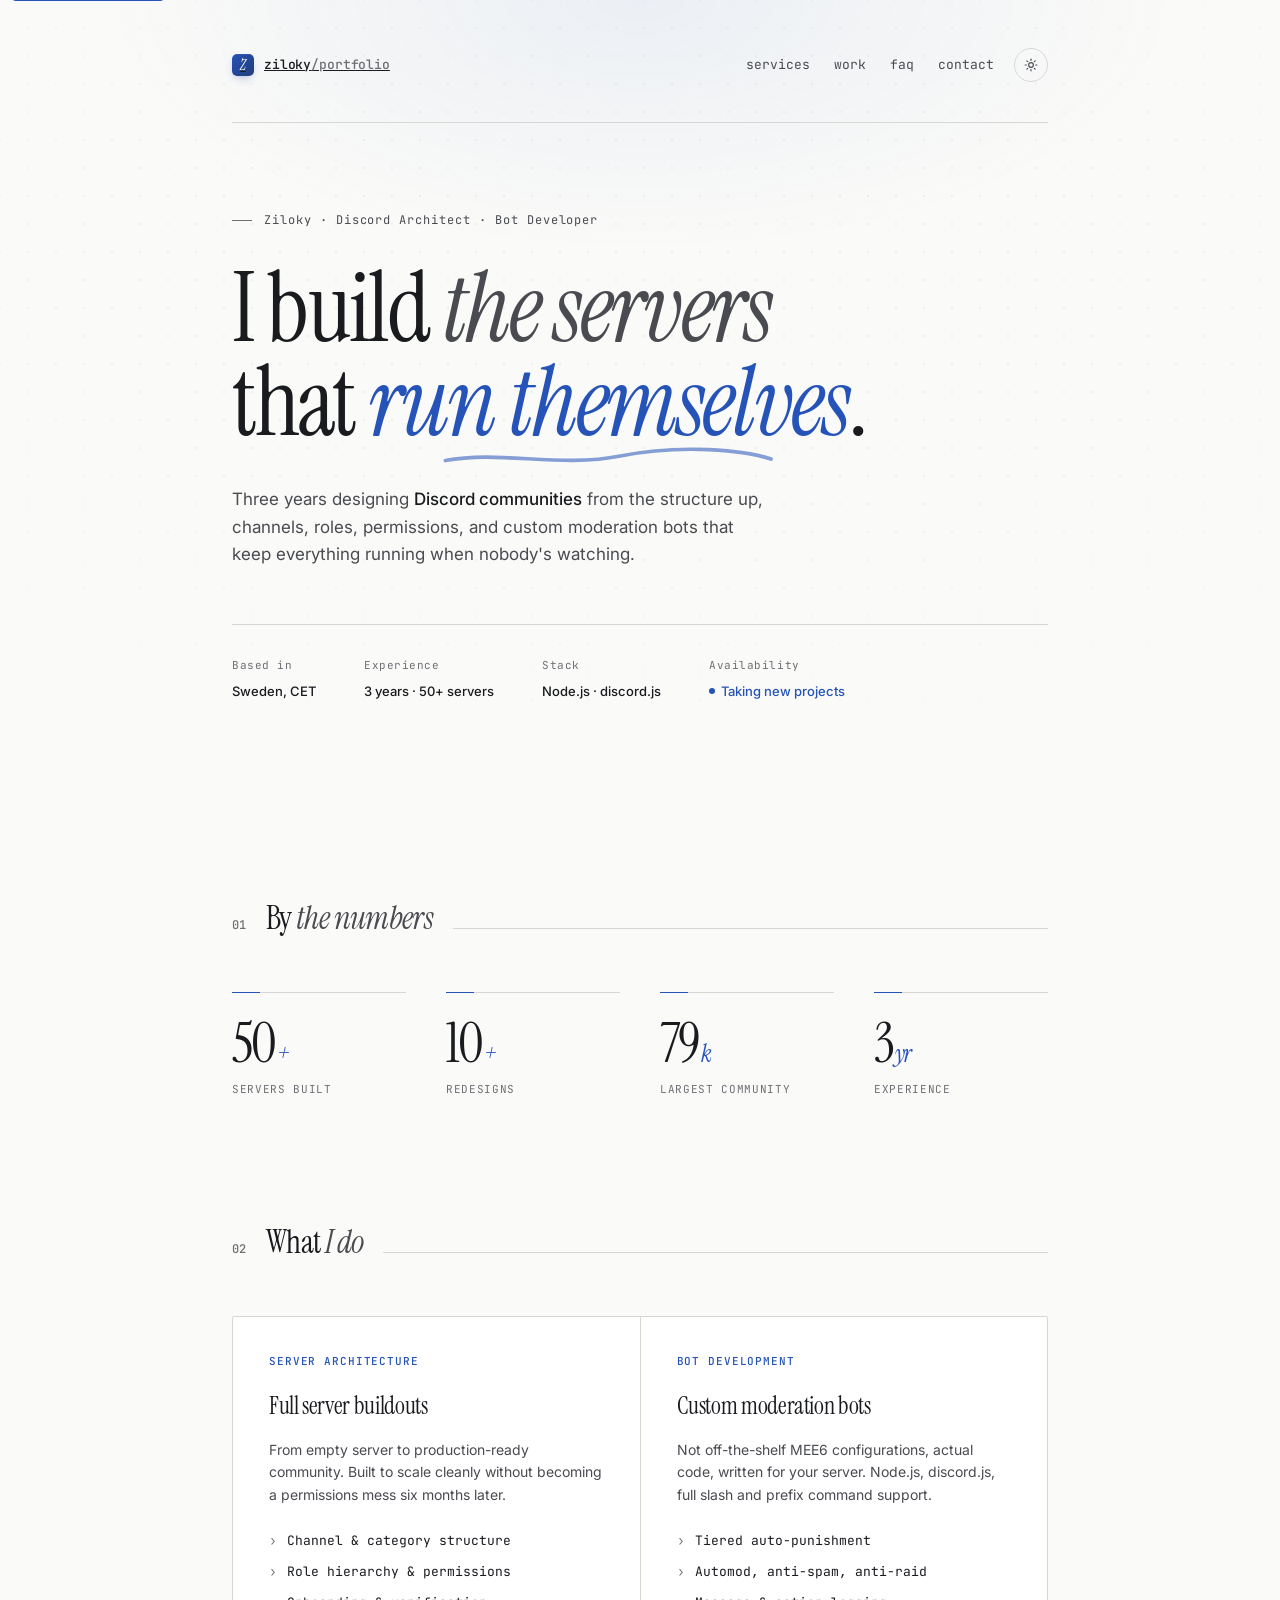
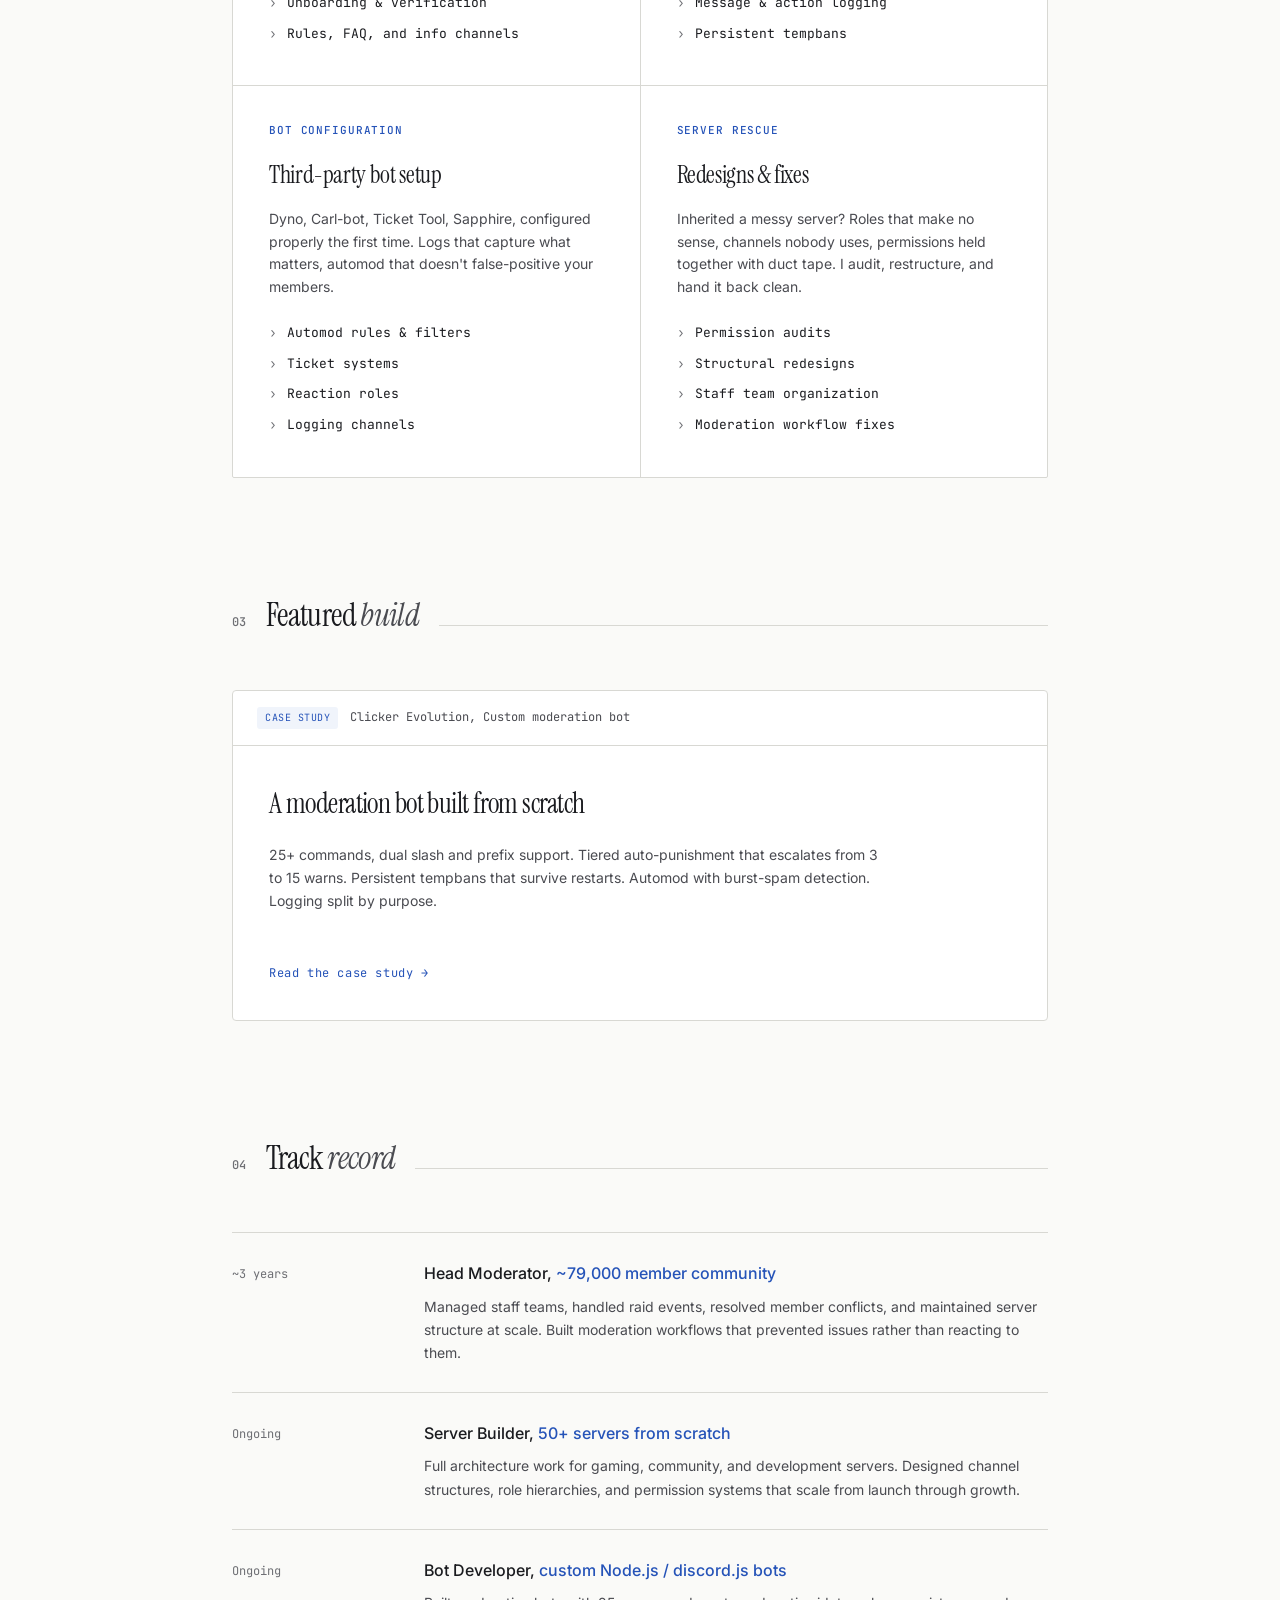
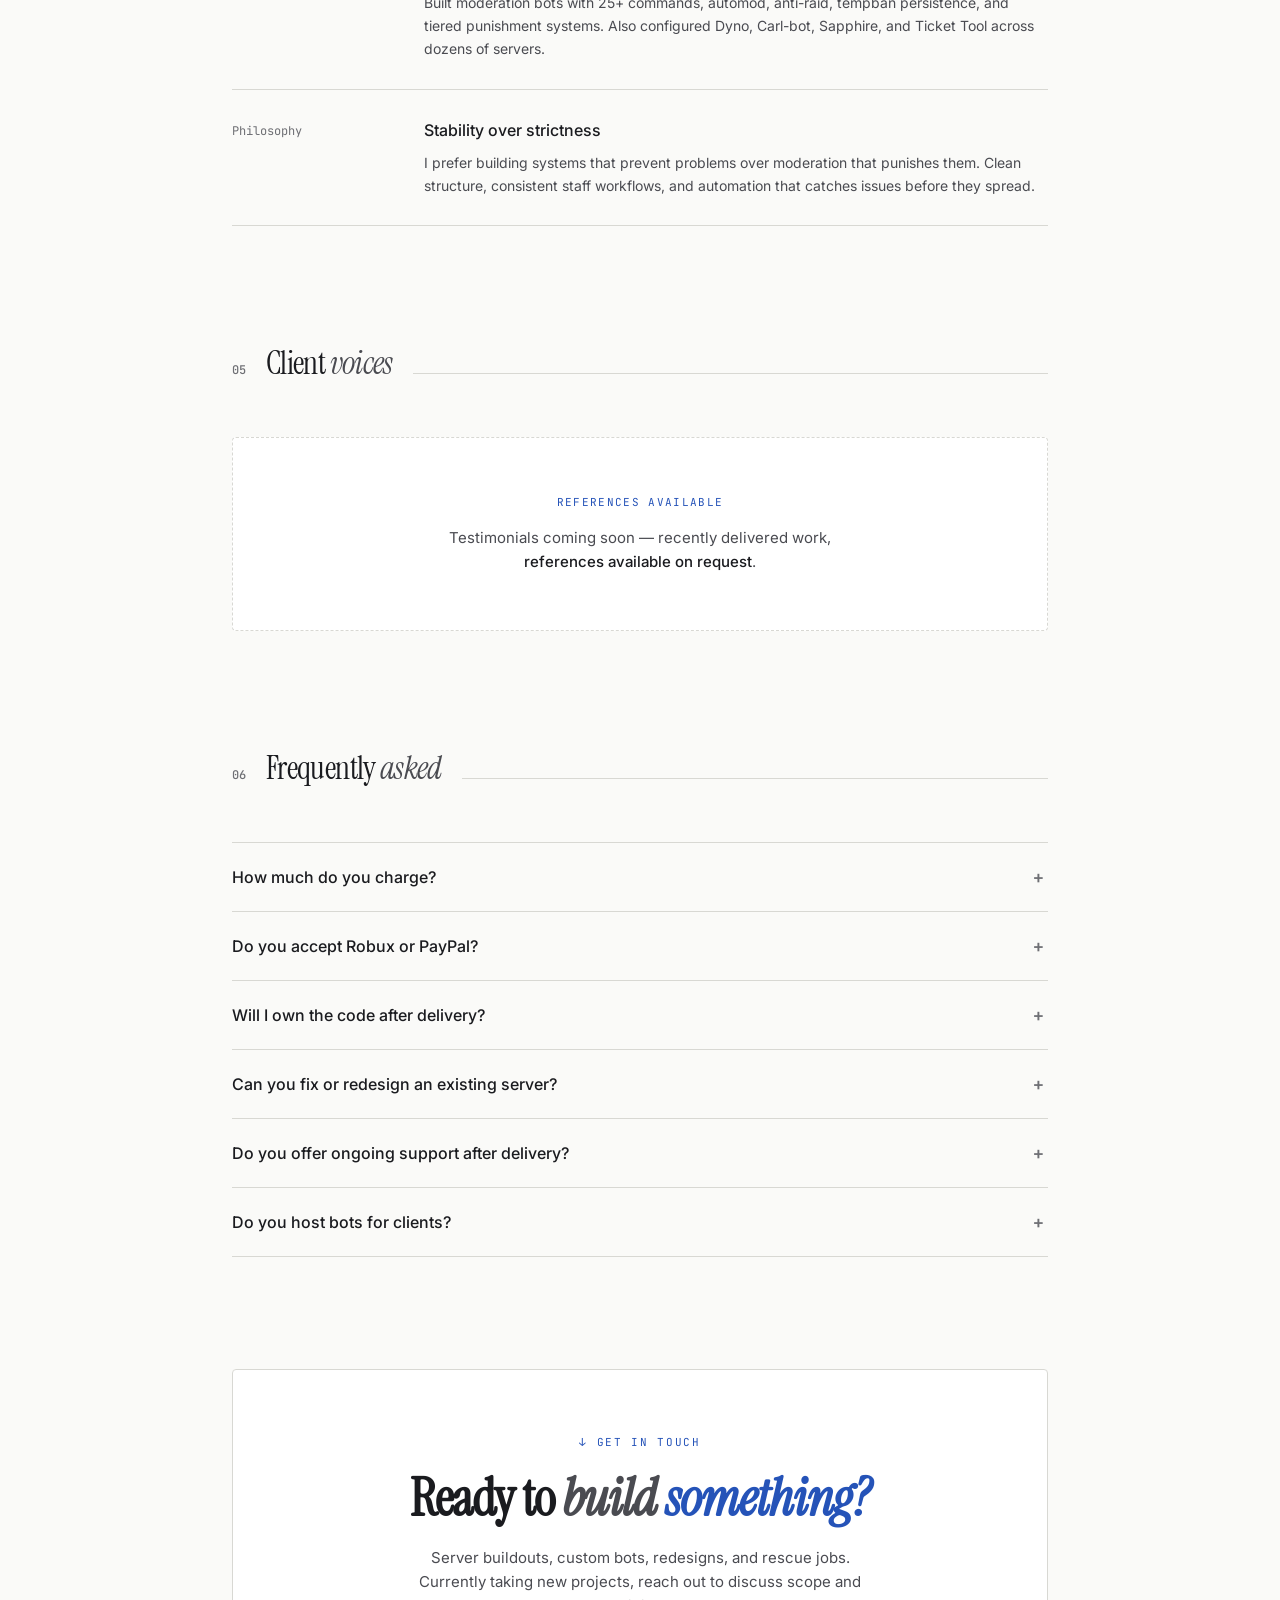
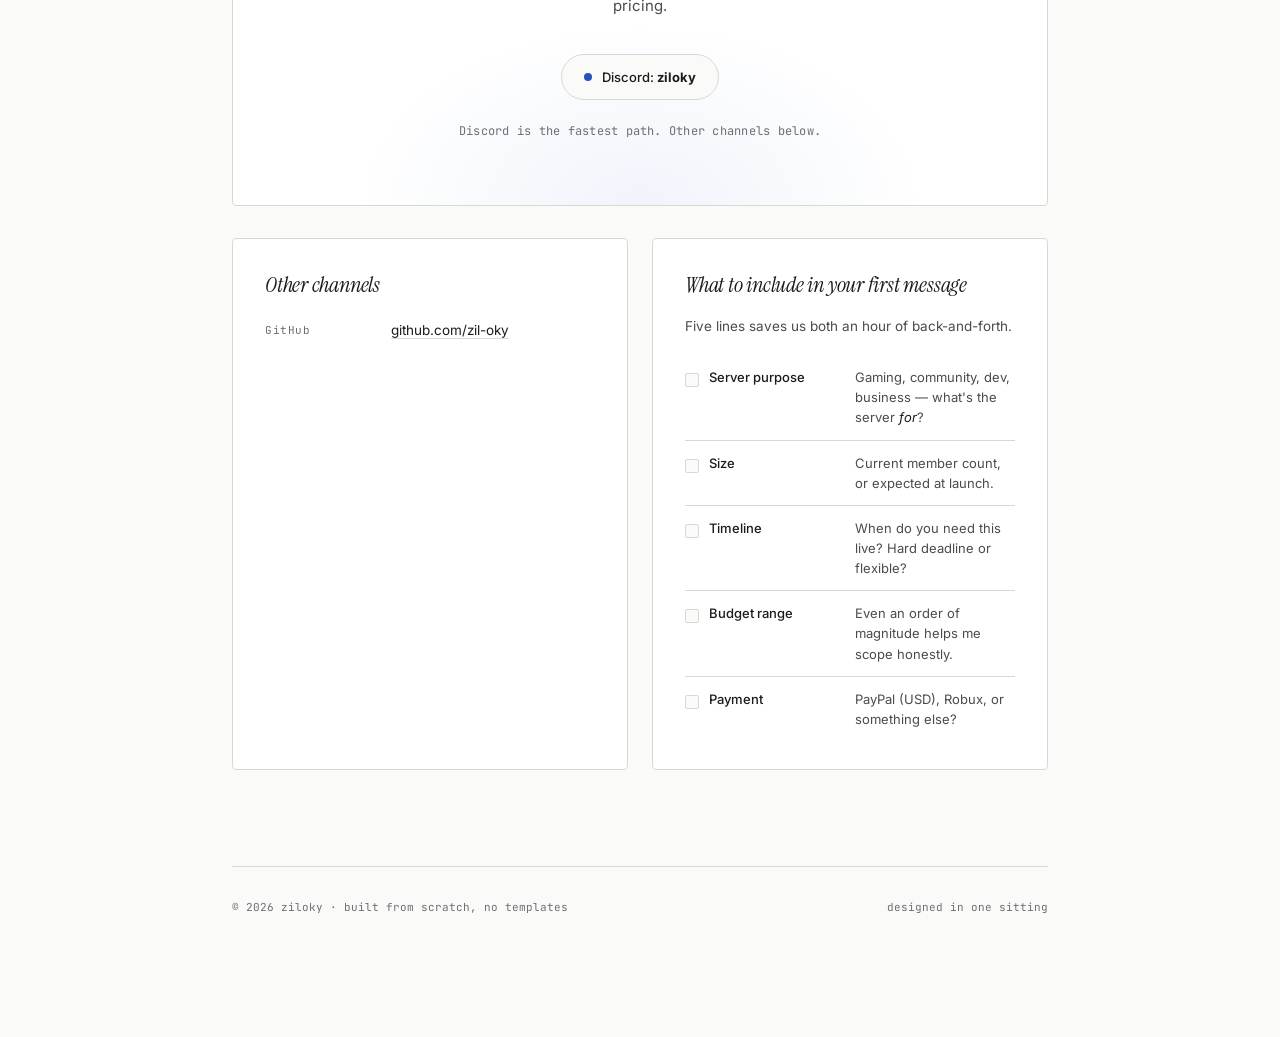
==== commit 2be8c0ce: "commit" ====
--- a/index.html
+++ b/index.html
@@ -415,20 +415,8 @@
         <h3 id="other-channels-heading" class="contact-extras-title">Other channels</h3>
         <ul class="contact-secondary-list">
           <li>
-            <span class="csl-key">Email</span>
-            <span class="csl-val">
-              <span class="todo-inline">[TODO: confirm with ziloky] — drop your preferred email here and I'll wire it as a <code>mailto:</code> link with a sensible default subject.</span>
-            </span>
-          </li>
-          <li>
             <span class="csl-key">GitHub</span>
             <span class="csl-val"><a href="https://github.com/zil-oky" rel="me noopener">github.com/zil-oky</a></span>
-          </li>
-          <li>
-            <span class="csl-key">Other socials</span>
-            <span class="csl-val">
-              <span class="todo-inline">[TODO: confirm with ziloky] — Twitter / X, Bluesky, Telegram, anything else you want listed.</span>
-            </span>
           </li>
         </ul>
       </div>
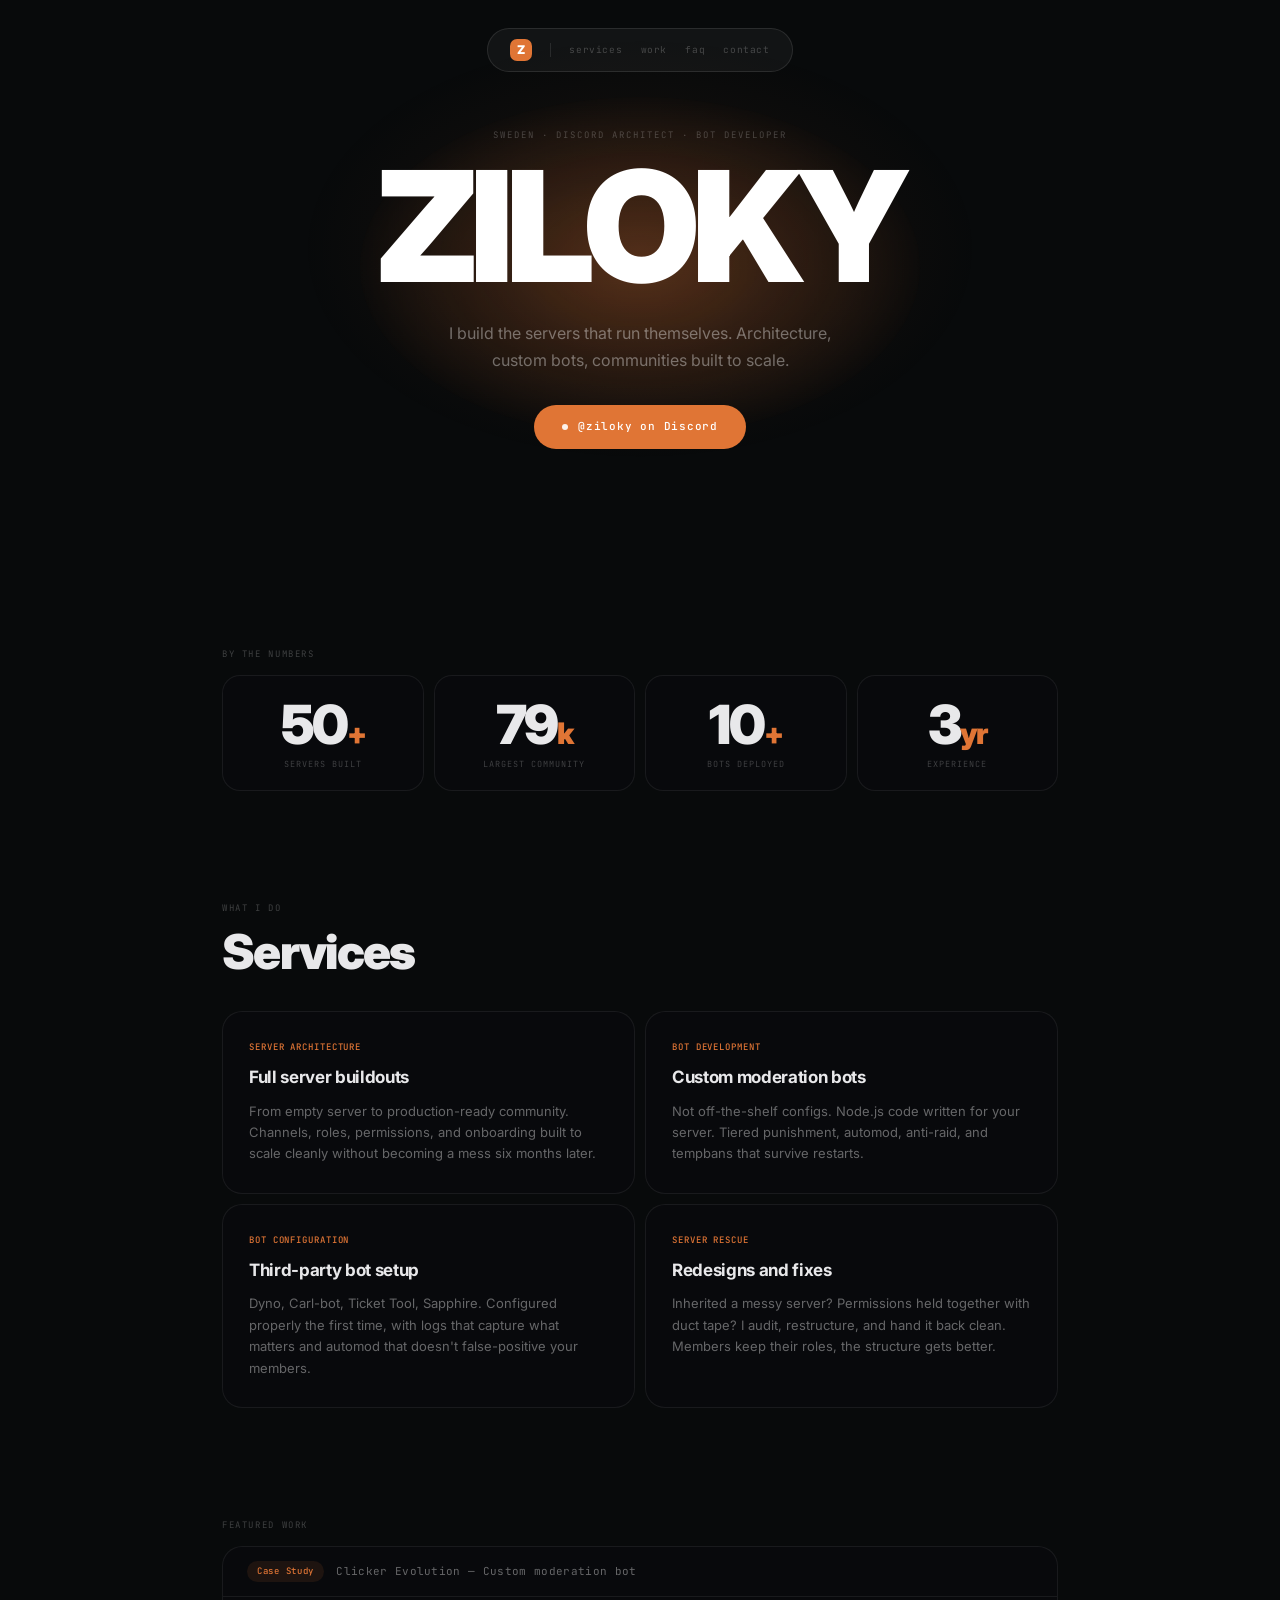
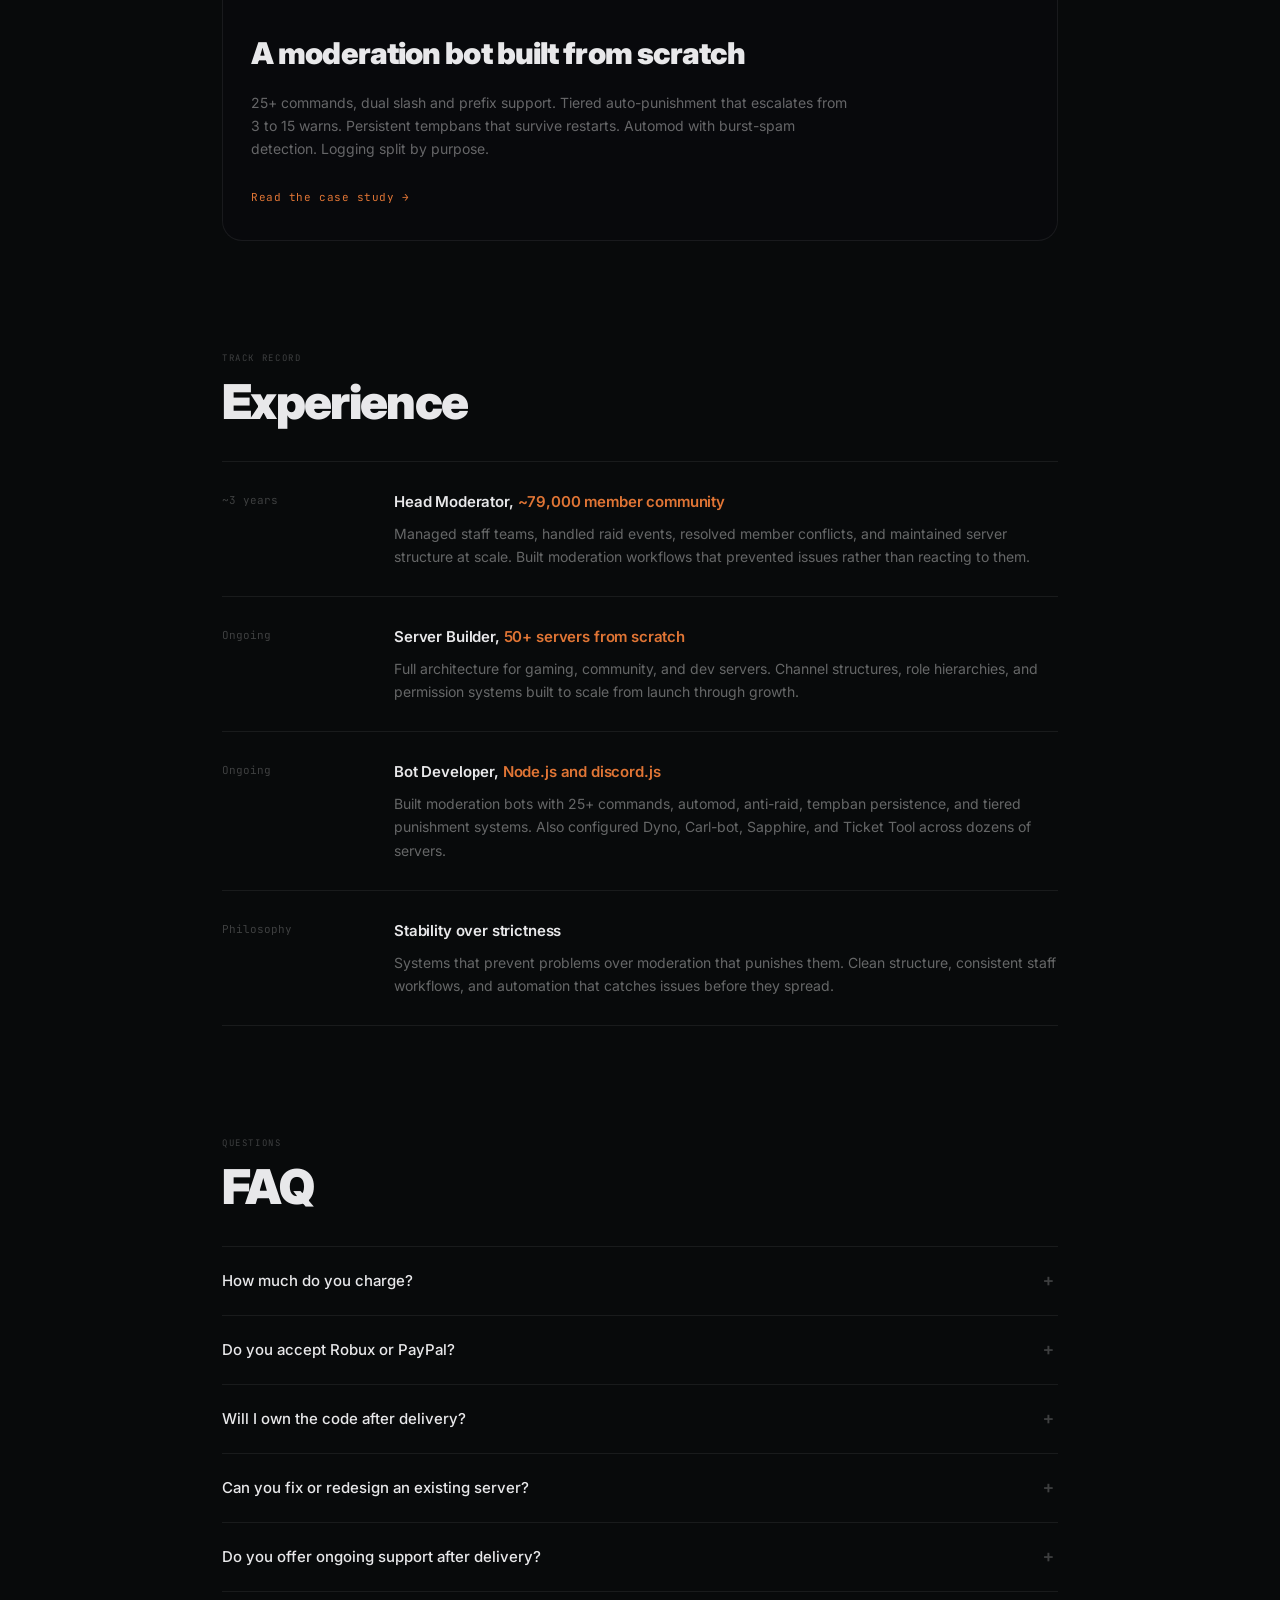
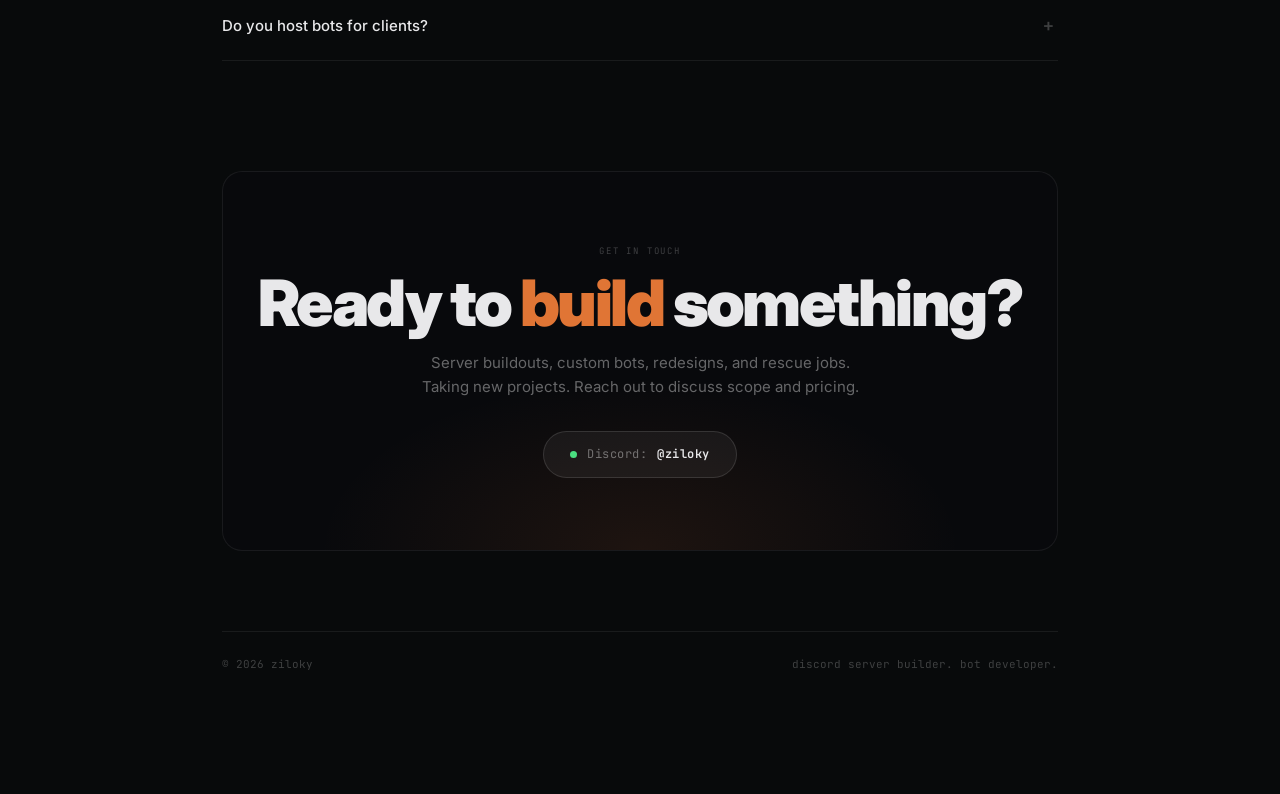
==== commit 97e625b8: "feat: add index.html — all sections, meta, structured data, ARIA" ====
--- a/index.html
+++ b/index.html
@@ -4,79 +4,51 @@
 <script>document.documentElement.classList.remove('no-js');</script>
 <meta charset="UTF-8">
 <meta name="viewport" content="width=device-width, initial-scale=1.0">
-<meta name="color-scheme" content="dark light">
-<meta name="theme-color" content="#0b0c0e" media="(prefers-color-scheme: dark)">
-<meta name="theme-color" content="#fafaf8" media="(prefers-color-scheme: light)">
-
-<title>Ziloky — Discord Architect &amp; Bot Developer</title>
-<meta name="description" content="Discord server architect and custom bot developer. Three years, 50+ servers built. Custom moderation bots in Node.js and discord.js. Based in Sweden, taking new projects.">
+
+<title>Ziloky — Discord Server Builder and Bot Developer</title>
+<meta name="description" content="Discord server architect and custom bot developer based in Sweden. Three years, 50+ servers built, custom moderation bots in Node.js. Taking new projects.">
 <meta name="author" content="Ziloky">
-<meta name="keywords" content="discord, discord server, discord bot, discord.js, node.js, moderation bot, server architect, server setup, server builder, custom bot development, ziloky">
 <link rel="canonical" href="https://zil-oky.github.io/">
 
-<!-- Open Graph -->
 <meta property="og:type" content="website">
 <meta property="og:site_name" content="Ziloky">
 <meta property="og:url" content="https://zil-oky.github.io/">
-<meta property="og:title" content="Ziloky — Discord Architect &amp; Bot Developer">
+<meta property="og:title" content="Ziloky — Discord Server Builder and Bot Developer">
 <meta property="og:description" content="I build the servers that run themselves. Three years, 50+ Discord servers, custom moderation bots in Node.js.">
 <meta property="og:image" content="https://zil-oky.github.io/assets/og-image.png">
 <meta property="og:image:width" content="1200">
 <meta property="og:image:height" content="630">
-<meta property="og:image:alt" content="Ziloky portfolio cover: I build the servers that run themselves. 3 years, 50+ servers, Node.js + discord.js.">
+<meta property="og:image:alt" content="Ziloky — Discord server builder and bot developer based in Sweden.">
 <meta property="og:locale" content="en_US">
 
-<!-- Twitter -->
 <meta name="twitter:card" content="summary_large_image">
-<meta name="twitter:title" content="Ziloky — Discord Architect &amp; Bot Developer">
+<meta name="twitter:title" content="Ziloky — Discord Server Builder and Bot Developer">
 <meta name="twitter:description" content="I build the servers that run themselves. Three years, 50+ Discord servers, custom moderation bots.">
 <meta name="twitter:image" content="https://zil-oky.github.io/assets/og-image.png">
-<meta name="twitter:image:alt" content="Ziloky portfolio cover: I build the servers that run themselves.">
-
-<!-- Icons & manifest -->
+<meta name="twitter:image:alt" content="Ziloky — Discord server builder and bot developer.">
+
 <link rel="icon" href="/assets/favicon.svg" type="image/svg+xml">
 <link rel="icon" href="/assets/favicon-32.png" sizes="32x32" type="image/png">
 <link rel="apple-touch-icon" href="/assets/apple-touch-icon.png">
 <link rel="manifest" href="/site.webmanifest">
 
-<!-- Fonts: preconnect, then load CSS async (non-blocking) with a noscript fallback. -->
-<link rel="preconnect" href="https://fonts.googleapis.com">
-<link rel="preconnect" href="https://fonts.gstatic.com" crossorigin>
-<link rel="preload" as="style" href="https://fonts.googleapis.com/css2?family=Instrument+Serif:ital@0;1&family=Inter:wght@400;500;600&family=JetBrains+Mono:wght@400;500&display=swap" onload="this.onload=null;this.rel='stylesheet'">
-<noscript><link rel="stylesheet" href="https://fonts.googleapis.com/css2?family=Instrument+Serif:ital@0;1&family=Inter:wght@400;500;600&family=JetBrains+Mono:wght@400;500&display=swap"></noscript>
-
-<!-- Structured data -->
 <script type="application/ld+json">
 {
   "@context": "https://schema.org",
   "@type": "Person",
   "name": "Ziloky",
-  "alternateName": "ziloky",
   "url": "https://zil-oky.github.io/",
-  "image": "https://zil-oky.github.io/assets/og-image.png",
-  "jobTitle": "Discord Architect & Bot Developer",
-  "description": "Discord server architect and custom bot developer. Three years, 50+ servers built.",
-  "address": {
-    "@type": "PostalAddress",
-    "addressCountry": "SE"
-  },
-  "knowsAbout": [
-    "Discord server architecture",
-    "Discord bot development",
-    "Node.js",
-    "discord.js",
-    "Community moderation",
-    "Automod configuration"
-  ],
-  "makesOffer": [
-    { "@type": "Offer", "name": "Discord server buildouts" },
-    { "@type": "Offer", "name": "Custom moderation bot development" },
-    { "@type": "Offer", "name": "Third-party bot configuration" },
-    { "@type": "Offer", "name": "Server redesigns and rescue" }
-  ]
+  "jobTitle": "Discord Server Builder and Bot Developer",
+  "description": "Discord server architect and custom bot developer based in Sweden.",
+  "address": { "@type": "PostalAddress", "addressCountry": "SE" },
+  "knowsAbout": ["Discord server architecture","Discord bot development","Node.js","discord.js","Community moderation","Automod configuration"]
 }
 </script>
 
+<link rel="preconnect" href="https://fonts.googleapis.com">
+<link rel="preconnect" href="https://fonts.gstatic.com" crossorigin>
+<link rel="preload" as="style" href="https://fonts.googleapis.com/css2?family=Inter:wght@400;500;600;700;900&family=JetBrains+Mono:wght@400;500&display=swap" onload="this.onload=null;this.rel='stylesheet'">
+<noscript><link rel="stylesheet" href="https://fonts.googleapis.com/css2?family=Inter:wght@400;500;600;700;900&family=JetBrains+Mono:wght@400;500&display=swap"></noscript>
 <link rel="stylesheet" href="/assets/styles.css">
 </head>
 <body>
@@ -85,367 +57,245 @@
 
 <div class="wrap">
 
-  <nav class="topbar reveal" aria-label="Primary">
-    <a class="logo" href="/" aria-label="Ziloky portfolio — home">
-      <span class="mark" aria-hidden="true">Z</span>
-      <span class="logo-text">ziloky<span class="muted">/portfolio</span></span>
-    </a>
-    <div class="nav-right">
-      <div class="nav-links">
-        <a href="#services">services</a>
-        <a href="#work">work</a>
-        <a href="#faq">faq</a>
-        <a href="#contact">contact</a>
-      </div>
-      <button class="theme-toggle" id="themeToggle" type="button" aria-label="Switch to light theme" aria-pressed="false">
-        <svg id="themeIcon" width="14" height="14" viewBox="0 0 24 24" fill="none" stroke="currentColor" stroke-width="2" stroke-linecap="round" stroke-linejoin="round" aria-hidden="true" focusable="false">
-          <path d="M21 12.79A9 9 0 1 1 11.21 3 7 7 0 0 0 21 12.79z"></path>
-        </svg>
-      </button>
+  <nav class="pill-nav" aria-label="Primary">
+    <div class="pill-nav-inner">
+      <a class="nav-mark" href="/" aria-label="Ziloky — home">Z</a>
+      <div class="nav-sep" aria-hidden="true"></div>
+      <a class="nav-link" href="#services">services</a>
+      <a class="nav-link" href="#work">work</a>
+      <a class="nav-link" href="#faq">faq</a>
+      <a class="nav-link" href="#contact">contact</a>
     </div>
   </nav>
 
   <main id="main">
 
-  <header class="hero">
-    <div class="eyebrow reveal d1">Ziloky · Discord Architect · Bot Developer</div>
-    <h1 class="reveal d2">
-      I build <em>the servers</em><br>
-      that <span class="accent has-flourish">run themselves<svg class="flourish" viewBox="0 0 220 14" aria-hidden="true" focusable="false"><path d="M2 9 C 38 2, 78 14, 118 6 S 200 2, 218 8" fill="none" stroke="currentColor" stroke-width="2.4" stroke-linecap="round"/></svg></span>.
-    </h1>
-    <p class="lede reveal d3">
-      Three years designing <strong>Discord communities</strong> from the structure up,
-      channels, roles, permissions, and custom moderation bots that keep everything
-      running when nobody's watching.
-    </p>
-
-    <div class="hero-meta reveal d4">
-      <div>
-        <span class="label">Based in</span>
-        <span class="value">Sweden, CET</span>
-      </div>
-      <div>
-        <span class="label">Experience</span>
-        <span class="value">3 years · 50+ servers</span>
-      </div>
-      <div>
-        <span class="label">Stack</span>
-        <span class="value">Node.js · discord.js</span>
-      </div>
-      <div>
-        <span class="label">Availability</span>
-        <span class="value live"><span class="sr-only">Status: </span>Taking new projects</span>
-      </div>
-    </div>
-  </header>
-
-  <section id="stats" aria-labelledby="stats-heading">
-    <div class="section-head">
-      <span class="num" aria-hidden="true">01</span>
-      <h2 id="stats-heading">By <em>the numbers</em></h2>
-      <div class="rule" aria-hidden="true"></div>
-    </div>
-    <div class="stats" data-reveal>
-      <div class="stat">
-        <div class="n">50<span class="unit">+</span></div>
-        <div class="k">Servers built</div>
-      </div>
-      <div class="stat">
-        <div class="n">10<span class="unit">+</span></div>
-        <div class="k">Redesigns</div>
-      </div>
-      <div class="stat">
-        <div class="n">79<span class="unit">k</span></div>
-        <div class="k">Largest community</div>
-      </div>
-      <div class="stat">
-        <div class="n">3<span class="unit">yr</span></div>
-        <div class="k">Experience</div>
-      </div>
-    </div>
-  </section>
-
-  <section id="services" aria-labelledby="services-heading">
-    <div class="section-head">
-      <span class="num" aria-hidden="true">02</span>
-      <h2 id="services-heading">What <em>I do</em></h2>
-      <div class="rule" aria-hidden="true"></div>
-    </div>
-
-    <div class="services" data-reveal>
-      <div class="service">
-        <div class="num">SERVER ARCHITECTURE</div>
-        <h3>Full server buildouts</h3>
-        <p>From empty server to production-ready community. Built to scale cleanly without becoming a permissions mess six months later.</p>
-        <ul>
-          <li>Channel &amp; category structure</li>
-          <li>Role hierarchy &amp; permissions</li>
-          <li>Onboarding &amp; verification</li>
-          <li>Rules, FAQ, and info channels</li>
-        </ul>
-      </div>
-
-      <div class="service">
-        <div class="num">BOT DEVELOPMENT</div>
-        <h3>Custom moderation bots</h3>
-        <p>Not off-the-shelf MEE6 configurations, actual code, written for your server. Node.js, discord.js, full slash and prefix command support.</p>
-        <ul>
-          <li>Tiered auto-punishment</li>
-          <li>Automod, anti-spam, anti-raid</li>
-          <li>Message &amp; action logging</li>
-          <li>Persistent tempbans</li>
-        </ul>
-      </div>
-
-      <div class="service">
-        <div class="num">BOT CONFIGURATION</div>
-        <h3>Third-party bot setup</h3>
-        <p>Dyno, Carl-bot, Ticket Tool, Sapphire, configured properly the first time. Logs that capture what matters, automod that doesn't false-positive your members.</p>
-        <ul>
-          <li>Automod rules &amp; filters</li>
-          <li>Ticket systems</li>
-          <li>Reaction roles</li>
-          <li>Logging channels</li>
-        </ul>
-      </div>
-
-      <div class="service">
-        <div class="num">SERVER RESCUE</div>
-        <h3>Redesigns &amp; fixes</h3>
-        <p>Inherited a messy server? Roles that make no sense, channels nobody uses, permissions held together with duct tape. I audit, restructure, and hand it back clean.</p>
-        <ul>
-          <li>Permission audits</li>
-          <li>Structural redesigns</li>
-          <li>Staff team organization</li>
-          <li>Moderation workflow fixes</li>
-        </ul>
-      </div>
-    </div>
-  </section>
-
-  <section id="work" aria-labelledby="work-heading">
-    <div class="section-head">
-      <span class="num" aria-hidden="true">03</span>
-      <h2 id="work-heading">Featured <em>build</em></h2>
-      <div class="rule" aria-hidden="true"></div>
-    </div>
-
-    <a class="bot-box bot-box--link" href="/case-studies/clicker-evolution/" data-reveal aria-labelledby="work-card-heading">
-      <div class="bot-header">
-        <span class="tag">CASE STUDY</span>
-        <span>Clicker Evolution, Custom moderation bot</span>
-      </div>
-      <div class="bot-body">
-        <h3 id="work-card-heading">A moderation bot built from scratch</h3>
-        <p>25+ commands, dual slash and prefix support. Tiered auto-punishment that escalates from 3 to 15 warns. Persistent tempbans that survive restarts. Automod with burst-spam detection. Logging split by purpose.</p>
-        <span class="bot-cta" aria-hidden="true">Read the case study <span class="arrow">→</span></span>
-      </div>
-    </a>
-  </section>
-
-  <section id="experience" aria-labelledby="experience-heading">
-    <div class="section-head">
-      <span class="num" aria-hidden="true">04</span>
-      <h2 id="experience-heading">Track <em>record</em></h2>
-      <div class="rule" aria-hidden="true"></div>
-    </div>
-
-    <div class="exp-list" data-reveal>
-      <div class="exp-item">
-        <div class="exp-year">~3 years</div>
-        <div class="exp-content">
-          <h4>Head Moderator, <span class="highlight">~79,000 member community</span></h4>
-          <p>Managed staff teams, handled raid events, resolved member conflicts, and maintained server structure at scale. Built moderation workflows that prevented issues rather than reacting to them.</p>
-        </div>
-      </div>
-      <div class="exp-item">
-        <div class="exp-year">Ongoing</div>
-        <div class="exp-content">
-          <h4>Server Builder, <span class="highlight">50+ servers from scratch</span></h4>
-          <p>Full architecture work for gaming, community, and development servers. Designed channel structures, role hierarchies, and permission systems that scale from launch through growth.</p>
-        </div>
-      </div>
-      <div class="exp-item">
-        <div class="exp-year">Ongoing</div>
-        <div class="exp-content">
-          <h4>Bot Developer, <span class="highlight">custom Node.js / discord.js bots</span></h4>
-          <p>Built moderation bots with 25+ commands, automod, anti-raid, tempban persistence, and tiered punishment systems. Also configured Dyno, Carl-bot, Sapphire, and Ticket Tool across dozens of servers.</p>
-        </div>
-      </div>
-      <div class="exp-item">
-        <div class="exp-year">Philosophy</div>
-        <div class="exp-content">
-          <h4>Stability over strictness</h4>
-          <p>I prefer building systems that prevent problems over moderation that punishes them. Clean structure, consistent staff workflows, and automation that catches issues before they spread.</p>
-        </div>
-      </div>
-    </div>
-  </section>
-
-  <section id="testimonials" aria-labelledby="testimonials-heading">
-    <div class="section-head">
-      <span class="num" aria-hidden="true">05</span>
-      <h2 id="testimonials-heading">Client <em>voices</em></h2>
-      <div class="rule" aria-hidden="true"></div>
-    </div>
-    <div id="testimonials-mount" data-testimonials-src="/data/testimonials.json" data-reveal>
-      <!-- Default (empty-state) markup. JS replaces this with cards if /data/testimonials.json has entries. -->
-      <div class="testimonials-empty">
-        <div class="label" aria-hidden="true">REFERENCES AVAILABLE</div>
-        <p class="testimonials-empty-msg">
-          Testimonials coming soon — recently delivered work, <strong>references
-          available on request</strong>.
-        </p>
-      </div>
-    </div>
-  </section>
-
-  <section id="faq" aria-labelledby="faq-heading">
-    <div class="section-head">
-      <span class="num" aria-hidden="true">06</span>
-      <h2 id="faq-heading">Frequently <em>asked</em></h2>
-      <div class="rule" aria-hidden="true"></div>
-    </div>
-    <div class="faq-list" data-reveal>
-      <div class="faq-item">
-        <h3 class="faq-h">
-          <button class="faq-q" type="button" aria-expanded="false" aria-controls="faq-a-1" id="faq-q-1">
+    <header class="hero">
+      <div class="hero-glow hero-glow-core" aria-hidden="true"></div>
+      <div class="hero-glow hero-glow-halo" aria-hidden="true"></div>
+      <div class="hero-content">
+        <div class="hero-eyebrow">Sweden · Discord Architect · Bot Developer</div>
+        <span class="hero-name" role="heading" aria-level="1">ZILOKY</span>
+        <p class="hero-lede">I build the servers that run themselves. Architecture, custom bots, communities built to scale.</p>
+        <button class="hero-cta" id="copyHero" type="button"
+          aria-label="Copy Discord username @ziloky to clipboard">
+          <span class="hero-cta-dot" aria-hidden="true"></span>
+          @ziloky on Discord
+        </button>
+      </div>
+    </header>
+
+    <section class="section" id="numbers" aria-label="Stats" data-reveal>
+      <div class="section-eyebrow">by the numbers</div>
+      <div class="nums">
+        <div class="stat-card">
+          <div class="stat-n"><span class="stat-val" data-target="50">50</span><em>+</em></div>
+          <div class="stat-k">Servers built</div>
+        </div>
+        <div class="stat-card">
+          <div class="stat-n"><span class="stat-val" data-target="79">79</span><em>k</em></div>
+          <div class="stat-k">Largest community</div>
+        </div>
+        <div class="stat-card">
+          <div class="stat-n"><span class="stat-val" data-target="10">10</span><em>+</em></div>
+          <div class="stat-k">Bots deployed</div>
+        </div>
+        <div class="stat-card">
+          <div class="stat-n"><span class="stat-val" data-target="3">3</span><em>yr</em></div>
+          <div class="stat-k">Experience</div>
+        </div>
+      </div>
+    </section>
+
+    <section class="section" id="services" aria-labelledby="services-h" data-reveal>
+      <div class="section-eyebrow">what i do</div>
+      <h2 class="section-h" id="services-h">Services</h2>
+      <div class="services-grid">
+        <div class="svc-card">
+          <div class="svc-tag">Server Architecture</div>
+          <div class="svc-title">Full server buildouts</div>
+          <p class="svc-desc">From empty server to production-ready community. Channels, roles, permissions, and onboarding built to scale cleanly without becoming a mess six months later.</p>
+        </div>
+        <div class="svc-card">
+          <div class="svc-tag">Bot Development</div>
+          <div class="svc-title">Custom moderation bots</div>
+          <p class="svc-desc">Not off-the-shelf configs. Node.js code written for your server. Tiered punishment, automod, anti-raid, and tempbans that survive restarts.</p>
+        </div>
+        <div class="svc-card">
+          <div class="svc-tag">Bot Configuration</div>
+          <div class="svc-title">Third-party bot setup</div>
+          <p class="svc-desc">Dyno, Carl-bot, Ticket Tool, Sapphire. Configured properly the first time, with logs that capture what matters and automod that doesn't false-positive your members.</p>
+        </div>
+        <div class="svc-card">
+          <div class="svc-tag">Server Rescue</div>
+          <div class="svc-title">Redesigns and fixes</div>
+          <p class="svc-desc">Inherited a messy server? Permissions held together with duct tape? I audit, restructure, and hand it back clean. Members keep their roles, the structure gets better.</p>
+        </div>
+      </div>
+    </section>
+
+    <section class="section" id="work" aria-labelledby="work-h" data-reveal>
+      <div class="section-eyebrow">featured work</div>
+      <h2 class="section-h sr-only" id="work-h">Featured build</h2>
+      <a class="cs-feature" href="/case-studies/clicker-evolution/" aria-labelledby="cs-title">
+        <div class="cs-feature-header">
+          <span class="cs-tag">Case Study</span>
+          <span>Clicker Evolution — Custom moderation bot</span>
+        </div>
+        <div class="cs-feature-body">
+          <div class="cs-title" id="cs-title">A moderation bot built from scratch</div>
+          <p class="cs-desc">25+ commands, dual slash and prefix support. Tiered auto-punishment that escalates from 3 to 15 warns. Persistent tempbans that survive restarts. Automod with burst-spam detection. Logging split by purpose.</p>
+          <span class="cs-read" aria-hidden="true">Read the case study <span class="cs-arrow">→</span></span>
+        </div>
+      </a>
+    </section>
+
+    <section class="section" id="experience" aria-labelledby="exp-h" data-reveal>
+      <div class="section-eyebrow">track record</div>
+      <h2 class="section-h" id="exp-h">Experience</h2>
+      <div class="track-list">
+        <div class="track-item">
+          <div class="track-label">~3 years</div>
+          <div>
+            <h3 class="track-h">Head Moderator, <em>~79,000 member community</em></h3>
+            <p class="track-p">Managed staff teams, handled raid events, resolved member conflicts, and maintained server structure at scale. Built moderation workflows that prevented issues rather than reacting to them.</p>
+          </div>
+        </div>
+        <div class="track-item">
+          <div class="track-label">Ongoing</div>
+          <div>
+            <h3 class="track-h">Server Builder, <em>50+ servers from scratch</em></h3>
+            <p class="track-p">Full architecture for gaming, community, and dev servers. Channel structures, role hierarchies, and permission systems built to scale from launch through growth.</p>
+          </div>
+        </div>
+        <div class="track-item">
+          <div class="track-label">Ongoing</div>
+          <div>
+            <h3 class="track-h">Bot Developer, <em>Node.js and discord.js</em></h3>
+            <p class="track-p">Built moderation bots with 25+ commands, automod, anti-raid, tempban persistence, and tiered punishment systems. Also configured Dyno, Carl-bot, Sapphire, and Ticket Tool across dozens of servers.</p>
+          </div>
+        </div>
+        <div class="track-item">
+          <div class="track-label">Philosophy</div>
+          <div>
+            <h3 class="track-h">Stability over strictness</h3>
+            <p class="track-p">Systems that prevent problems over moderation that punishes them. Clean structure, consistent staff workflows, and automation that catches issues before they spread.</p>
+          </div>
+        </div>
+      </div>
+    </section>
+
+    <section class="section" id="faq" aria-labelledby="faq-h" data-reveal>
+      <div class="section-eyebrow">questions</div>
+      <h2 class="section-h" id="faq-h">FAQ</h2>
+      <div class="faq-list">
+
+        <div class="faq-item">
+          <button class="faq-btn" type="button" aria-expanded="false"
+            aria-controls="faq-panel-1" id="faq-btn-1">
             <span>How much do you charge?</span>
-            <span class="icon" aria-hidden="true">+</span>
-          </button>
-        </h3>
-        <section class="faq-a" id="faq-a-1" aria-labelledby="faq-q-1" hidden>
-          <div class="faq-a-inner">
-            Pricing depends on scope. Every project is different, server size, bot complexity, turnaround time, and the platform you're paying through all factor in. We'll talk through what you need and agree on a price that works for both of us before any work starts.
-          </div>
-        </section>
-      </div>
-
-      <div class="faq-item">
-        <h3 class="faq-h">
-          <button class="faq-q" type="button" aria-expanded="false" aria-controls="faq-a-2" id="faq-q-2">
+            <span class="faq-icon" aria-hidden="true">+</span>
+          </button>
+          <div class="faq-panel" id="faq-panel-1" role="region" aria-labelledby="faq-btn-1">
+            <div class="faq-inner"><div class="faq-inner-pad">
+              Pricing depends on scope. Every project is different. Server size, bot complexity, turnaround time, and payment method all factor in. We'll agree on a price before any work starts.
+            </div></div>
+          </div>
+        </div>
+
+        <div class="faq-item">
+          <button class="faq-btn" type="button" aria-expanded="false"
+            aria-controls="faq-panel-2" id="faq-btn-2">
             <span>Do you accept Robux or PayPal?</span>
-            <span class="icon" aria-hidden="true">+</span>
-          </button>
-        </h3>
-        <section class="faq-a" id="faq-a-2" aria-labelledby="faq-q-2" hidden>
-          <div class="faq-a-inner">
-            Both. Robux via group payout, gamepass, or shirt purchase. PayPal for USD payments. Roblox tax (30%) is factored into Robux quotes so the final amount lands right.
-          </div>
-        </section>
-      </div>
-
-      <div class="faq-item">
-        <h3 class="faq-h">
-          <button class="faq-q" type="button" aria-expanded="false" aria-controls="faq-a-3" id="faq-q-3">
+            <span class="faq-icon" aria-hidden="true">+</span>
+          </button>
+          <div class="faq-panel" id="faq-panel-2" role="region" aria-labelledby="faq-btn-2">
+            <div class="faq-inner"><div class="faq-inner-pad">
+              Both. Robux via group payout, gamepass, or shirt purchase. PayPal for USD. Roblox tax (30%) is factored into Robux quotes so the final amount lands right.
+            </div></div>
+          </div>
+        </div>
+
+        <div class="faq-item">
+          <button class="faq-btn" type="button" aria-expanded="false"
+            aria-controls="faq-panel-3" id="faq-btn-3">
             <span>Will I own the code after delivery?</span>
-            <span class="icon" aria-hidden="true">+</span>
-          </button>
-        </h3>
-        <section class="faq-a" id="faq-a-3" aria-labelledby="faq-q-3" hidden>
-          <div class="faq-a-inner">
-            Your choice. I can deliver the project as fully owned, code, assets, and all rights transfer to you on final payment, or we can arrange a licensing setup if that fits your situation better. Discussed and agreed on before the project starts.
-          </div>
-        </section>
-      </div>
-
-      <div class="faq-item">
-        <h3 class="faq-h">
-          <button class="faq-q" type="button" aria-expanded="false" aria-controls="faq-a-4" id="faq-q-4">
+            <span class="faq-icon" aria-hidden="true">+</span>
+          </button>
+          <div class="faq-panel" id="faq-panel-3" role="region" aria-labelledby="faq-btn-3">
+            <div class="faq-inner"><div class="faq-inner-pad">
+              Your choice. Full ownership transfers on final payment. Code, assets, all rights. Or a licensing setup if that fits better. Agreed on before the project starts.
+            </div></div>
+          </div>
+        </div>
+
+        <div class="faq-item">
+          <button class="faq-btn" type="button" aria-expanded="false"
+            aria-controls="faq-panel-4" id="faq-btn-4">
             <span>Can you fix or redesign an existing server?</span>
-            <span class="icon" aria-hidden="true">+</span>
-          </button>
-        </h3>
-        <section class="faq-a" id="faq-a-4" aria-labelledby="faq-q-4" hidden>
-          <div class="faq-a-inner">
-            Yes. Server audits and redesigns are one of my core offerings. I restructure channels, roles, permissions, and moderation flow without disrupting your existing community. Members keep their places, the structure gets cleaner.
-          </div>
-        </section>
-      </div>
-
-      <div class="faq-item">
-        <h3 class="faq-h">
-          <button class="faq-q" type="button" aria-expanded="false" aria-controls="faq-a-5" id="faq-q-5">
+            <span class="faq-icon" aria-hidden="true">+</span>
+          </button>
+          <div class="faq-panel" id="faq-panel-4" role="region" aria-labelledby="faq-btn-4">
+            <div class="faq-inner"><div class="faq-inner-pad">
+              Yes. Audits and redesigns are a core offering. I restructure channels, roles, permissions, and moderation flow without disrupting your existing community. Members keep their places, the structure gets cleaner.
+            </div></div>
+          </div>
+        </div>
+
+        <div class="faq-item">
+          <button class="faq-btn" type="button" aria-expanded="false"
+            aria-controls="faq-panel-5" id="faq-btn-5">
             <span>Do you offer ongoing support after delivery?</span>
-            <span class="icon" aria-hidden="true">+</span>
-          </button>
-        </h3>
-        <section class="faq-a" id="faq-a-5" aria-labelledby="faq-q-5" hidden>
-          <div class="faq-a-inner">
-            I include 7 days of free bug fixes after delivery, if something I built breaks, I fix it. After that, ongoing support, updates, and new features are available for a small monthly retainer or per-request.
-          </div>
-        </section>
-      </div>
-
-      <div class="faq-item">
-        <h3 class="faq-h">
-          <button class="faq-q" type="button" aria-expanded="false" aria-controls="faq-a-6" id="faq-q-6">
+            <span class="faq-icon" aria-hidden="true">+</span>
+          </button>
+          <div class="faq-panel" id="faq-panel-5" role="region" aria-labelledby="faq-btn-5">
+            <div class="faq-inner"><div class="faq-inner-pad">
+              7 days of free bug fixes after delivery. If something I built breaks, I fix it. After that, ongoing support and updates are available for a small monthly retainer or per request.
+            </div></div>
+          </div>
+        </div>
+
+        <div class="faq-item">
+          <button class="faq-btn" type="button" aria-expanded="false"
+            aria-controls="faq-panel-6" id="faq-btn-6">
             <span>Do you host bots for clients?</span>
-            <span class="icon" aria-hidden="true">+</span>
-          </button>
-        </h3>
-        <section class="faq-a" id="faq-a-6" aria-labelledby="faq-q-6" hidden>
-          <div class="faq-a-inner">
-            No, hosting stays on your end. Running a bot long term costs money and requires someone available to fix things at 3am if it goes down. I'll recommend hosting options (free and paid) and help you get set up during delivery, but the bot lives on your infrastructure.
-          </div>
-        </section>
-      </div>
-    </div>
-  </section>
-
-  <section id="contact" aria-labelledby="contact-heading">
-    <div class="contact" data-reveal>
-      <div class="label" aria-hidden="true">↓ GET IN TOUCH</div>
-      <h2 id="contact-heading">Ready to <em>build</em> <span class="accent">something?</span></h2>
-      <p class="note">Server buildouts, custom bots, redesigns, and rescue jobs. Currently taking new projects, reach out to discuss scope and pricing.</p>
-      <div class="contact-methods">
-        <button class="contact-pill" id="copyDiscord" type="button" aria-label="Copy Discord username ziloky to clipboard">
-          <span class="default">
-            <span class="dot" aria-hidden="true"></span>
-            <span>Discord: <strong>ziloky</strong></span>
-          </span>
-          <span class="check" aria-hidden="true">✓ Copied to clipboard</span>
-        </button>
-      </div>
-      <p class="contact-primary-note">Discord is the fastest path. Other channels below.</p>
-    </div>
-
-    <div class="contact-extras" data-reveal>
-      <div class="contact-secondary" aria-labelledby="other-channels-heading">
-        <h3 id="other-channels-heading" class="contact-extras-title">Other channels</h3>
-        <ul class="contact-secondary-list">
-          <li>
-            <span class="csl-key">GitHub</span>
-            <span class="csl-val"><a href="https://github.com/zil-oky" rel="me noopener">github.com/zil-oky</a></span>
-          </li>
-        </ul>
-      </div>
-
-      <div class="contact-checklist" aria-labelledby="checklist-heading">
-        <h3 id="checklist-heading" class="contact-extras-title">What to include in your first message</h3>
-        <p class="contact-extras-sub">Five lines saves us both an hour of back-and-forth.</p>
-        <ul class="checklist">
-          <li><span class="cl-key">Server purpose</span><span class="cl-val">Gaming, community, dev, business — what's the server <em>for</em>?</span></li>
-          <li><span class="cl-key">Size</span><span class="cl-val">Current member count, or expected at launch.</span></li>
-          <li><span class="cl-key">Timeline</span><span class="cl-val">When do you need this live? Hard deadline or flexible?</span></li>
-          <li><span class="cl-key">Budget range</span><span class="cl-val">Even an order of magnitude helps me scope honestly.</span></li>
-          <li><span class="cl-key">Payment</span><span class="cl-val">PayPal (USD), Robux, or something else?</span></li>
-        </ul>
-      </div>
-    </div>
-  </section>
+            <span class="faq-icon" aria-hidden="true">+</span>
+          </button>
+          <div class="faq-panel" id="faq-panel-6" role="region" aria-labelledby="faq-btn-6">
+            <div class="faq-inner"><div class="faq-inner-pad">
+              No. Hosting stays on your end. Running a bot long-term costs money and needs someone available if it goes down. I'll recommend options and help you get set up during delivery, but the bot lives on your infrastructure.
+            </div></div>
+          </div>
+        </div>
+
+      </div>
+    </section>
+
+    <section class="section" id="contact" aria-labelledby="contact-h" data-reveal>
+      <div class="contact-section">
+        <div class="contact-inner">
+          <div class="contact-kicker">get in touch</div>
+          <h2 class="contact-h" id="contact-h">Ready to <em>build</em> something?</h2>
+          <p class="contact-body">Server buildouts, custom bots, redesigns, and rescue jobs. Taking new projects. Reach out to discuss scope and pricing.</p>
+          <button class="contact-pill" id="copyDiscord" type="button"
+            aria-label="Copy Discord username @ziloky to clipboard">
+            <span class="contact-dot" aria-hidden="true"></span>
+            Discord: <strong>@ziloky</strong>
+          </button>
+        </div>
+      </div>
+    </section>
 
   </main>
 
   <footer class="foot">
-    <div>© <span id="year">2026</span> ziloky · built from scratch, no templates</div>
-    <div>designed in one sitting</div>
+    <span>© <span id="year">2026</span> ziloky</span>
+    <span>discord server builder. bot developer.</span>
   </footer>
 
 </div>
 
 <div class="toast" id="toast" role="status" aria-live="polite" aria-atomic="true"></div>
-
 <script src="/assets/site.js" defer></script>
 </body>
-</html>+</html>
--- a/assets/styles.css
+++ b/assets/styles.css
@@ -1,965 +1,690 @@
-  :root[data-theme="dark"]{
-    --bg: #0b0c0e;
-    --bg-raised: #131418;
-    --bg-hover: #1a1c21;
-    --ink: #e8e8ea;
-    --ink-muted: #9a9ba1;
-    --ink-faint: #5a5b61;
-    --line: #1f2126;
-    --accent: #6b9dff;
-    --accent-soft: rgba(107, 157, 255, 0.08);
-    --shadow: 0 1px 3px rgba(0,0,0,0.4);
+/* ═══════════════════════════════════════════
+   DESIGN TOKENS
+   ═══════════════════════════════════════════ */
+:root {
+  --bg:          #080a0b;
+  --bg-card:     #08090c;
+  --bg-hover:    rgba(224,117,53,0.05);
+  --ink:         #e8e8ea;
+  --ink-muted:   rgba(255,255,255,0.38);
+  --ink-faint:   rgba(255,255,255,0.22);
+  --line:        rgba(255,255,255,0.07);
+  --line-hover:  rgba(224,117,53,0.40);
+  --accent:      #E07535;
+  --accent-soft: rgba(224,117,53,0.10);
+  --green:       #4ade80;
+  --r-lg:        20px;
+  --r-md:        18px;
+  --r-sm:        12px;
+  --r-pill:      100px;
+  --r-mark:      7px;
+}
+
+/* ═══════════════════════════════════════════
+   RESET
+   ═══════════════════════════════════════════ */
+*, *::before, *::after { box-sizing: border-box; margin: 0; padding: 0; }
+html { scroll-behavior: smooth; }
+body {
+  background: var(--bg);
+  color: var(--ink);
+  font-family: 'Inter', system-ui, -apple-system, sans-serif;
+  font-size: 15px;
+  line-height: 1.6;
+  font-weight: 400;
+  -webkit-font-smoothing: antialiased;
+  -moz-osx-font-smoothing: grayscale;
+  min-height: 100vh;
+}
+img, svg { display: block; max-width: 100%; }
+a { color: inherit; }
+em { font-style: normal; }
+button { cursor: pointer; font: inherit; }
+
+/* ═══════════════════════════════════════════
+   UTILITIES
+   ═══════════════════════════════════════════ */
+.skip-link {
+  position: absolute;
+  top: -48px;
+  left: 16px;
+  background: var(--accent);
+  color: #fff;
+  padding: 10px 16px;
+  border-radius: var(--r-sm);
+  text-decoration: none;
+  font-family: 'JetBrains Mono', monospace;
+  font-size: 12px;
+  font-weight: 500;
+  z-index: 1001;
+  transition: top 0.15s ease;
+}
+.skip-link:focus { top: 16px; }
+
+.sr-only {
+  position: absolute;
+  width: 1px; height: 1px;
+  padding: 0; margin: -1px;
+  overflow: hidden;
+  clip: rect(0,0,0,0);
+  white-space: nowrap;
+  border: 0;
+}
+
+/* ═══════════════════════════════════════════
+   LAYOUT
+   ═══════════════════════════════════════════ */
+.wrap {
+  max-width: 900px;
+  margin: 0 auto;
+  padding: 0 32px 120px;
+}
+
+/* ═══════════════════════════════════════════
+   NAVIGATION
+   ═══════════════════════════════════════════ */
+.pill-nav {
+  display: flex;
+  justify-content: center;
+  padding-top: 28px;
+  animation: fade-up 0.6s ease-out 0.05s both;
+}
+.pill-nav-inner {
+  display: inline-flex;
+  align-items: center;
+  gap: 18px;
+  background: rgba(255,255,255,0.045);
+  backdrop-filter: blur(20px);
+  -webkit-backdrop-filter: blur(20px);
+  border: 1px solid rgba(255,255,255,0.10);
+  border-radius: var(--r-pill);
+  padding: 10px 22px;
+  font-family: 'JetBrains Mono', monospace;
+  font-size: 9.5px;
+  letter-spacing: 0.07em;
+  color: var(--ink-faint);
+}
+.nav-mark {
+  display: flex;
+  align-items: center;
+  justify-content: center;
+  width: 22px; height: 22px;
+  background: var(--accent);
+  border-radius: var(--r-mark);
+  font-family: -apple-system, BlinkMacSystemFont, 'Inter', sans-serif;
+  font-weight: 900;
+  font-size: 12px;
+  color: #fff;
+  letter-spacing: -0.04em;
+  flex-shrink: 0;
+  text-decoration: none;
+  transition: opacity 0.2s;
+}
+.nav-mark:hover { opacity: 0.85; }
+.nav-sep {
+  width: 1px; height: 14px;
+  background: rgba(255,255,255,0.10);
+  flex-shrink: 0;
+}
+.nav-link {
+  color: var(--ink-faint);
+  text-decoration: none;
+  transition: color 0.2s;
+}
+.nav-link:hover { color: var(--ink); }
+
+/* ═══════════════════════════════════════════
+   HERO
+   ═══════════════════════════════════════════ */
+.hero {
+  position: relative;
+  text-align: center;
+  padding: 56px 0 88px;
+}
+.hero-glow {
+  position: absolute;
+  pointer-events: none;
+  z-index: 0;
+  border-radius: 50%;
+}
+.hero-glow-core {
+  top: 42%; left: 50%;
+  width: 560px; height: 340px;
+  transform: translate(-50%, -50%);
+  background: radial-gradient(
+    ellipse at center,
+    rgba(224,117,53,0.30) 0%,
+    rgba(224,117,53,0.14) 38%,
+    rgba(224,117,53,0.05) 62%,
+    transparent 74%
+  );
+  animation: aurora 7s ease-in-out infinite;
+  will-change: transform, opacity;
+}
+.hero-glow-halo {
+  top: 38%; left: 50%;
+  width: 800px; height: 500px;
+  transform: translate(-50%, -50%);
+  background: radial-gradient(
+    ellipse at center,
+    rgba(224,117,53,0.09) 0%,
+    transparent 60%
+  );
+  animation: aurora 11s ease-in-out infinite reverse;
+}
+.hero-content { position: relative; z-index: 1; }
+.hero-eyebrow {
+  font-family: 'JetBrains Mono', monospace;
+  font-size: 9px;
+  letter-spacing: 0.22em;
+  color: var(--ink-faint);
+  text-transform: uppercase;
+  margin-bottom: 18px;
+  animation: fade-up 0.6s ease-out 0.15s both;
+}
+.hero-name {
+  display: block;
+  font-family: -apple-system, BlinkMacSystemFont, 'Inter', sans-serif;
+  font-weight: 900;
+  font-size: clamp(88px, 14vw, 154px);
+  line-height: 0.87;
+  letter-spacing: -0.045em;
+  color: #fff;
+  text-transform: uppercase;
+  margin-bottom: 26px;
+  animation: fade-up 0.7s ease-out 0.25s both, name-breathe 5s ease-in-out 1.2s infinite;
+}
+.hero-lede {
+  font-size: 16px;
+  color: var(--ink-muted);
+  line-height: 1.65;
+  max-width: 400px;
+  margin: 0 auto 32px;
+  animation: fade-up 0.6s ease-out 0.35s both;
+}
+.hero-cta {
+  display: inline-flex;
+  align-items: center;
+  gap: 10px;
+  background: var(--accent);
+  color: #fff;
+  border: none;
+  border-radius: var(--r-pill);
+  padding: 13px 28px;
+  font-family: 'JetBrains Mono', monospace;
+  font-size: 11px;
+  font-weight: 500;
+  letter-spacing: 0.07em;
+  animation: fade-up 0.6s ease-out 0.45s both, cta-pulse 3.5s ease-in-out 1.8s infinite;
+  transition: background 0.2s;
+}
+.hero-cta:hover { background: #c96526; }
+.hero-cta.copied { background: #22c55e; animation: none; }
+.hero-cta-dot {
+  width: 6px; height: 6px;
+  border-radius: 50%;
+  background: rgba(255,255,255,0.9);
+  flex-shrink: 0;
+  animation: live-blink 2s ease-in-out infinite;
+}
+
+/* ═══════════════════════════════════════════
+   SECTION (generic)
+   ═══════════════════════════════════════════ */
+.section {
+  margin-top: 110px;
+  scroll-margin-top: 40px;
+}
+.section-eyebrow {
+  font-family: 'JetBrains Mono', monospace;
+  font-size: 9px;
+  letter-spacing: 0.18em;
+  color: var(--ink-faint);
+  text-transform: uppercase;
+  margin-bottom: 14px;
+}
+.section-h {
+  font-family: -apple-system, BlinkMacSystemFont, 'Inter', sans-serif;
+  font-weight: 900;
+  font-size: clamp(32px, 5vw, 48px);
+  line-height: 0.95;
+  letter-spacing: -0.035em;
+  color: var(--ink);
+  margin-bottom: 36px;
+}
+.section-h em { color: var(--accent); }
+
+/* ═══════════════════════════════════════════
+   NUMBERS
+   ═══════════════════════════════════════════ */
+.nums {
+  display: grid;
+  grid-template-columns: repeat(4, 1fr);
+  gap: 10px;
+}
+.stat-card {
+  background: var(--bg-card);
+  border: 1px solid var(--line);
+  border-radius: var(--r-md);
+  padding: 22px 14px 18px;
+  text-align: center;
+  transition: border-color 0.25s, background 0.25s, transform 0.25s;
+}
+.stat-card:hover {
+  border-color: var(--line-hover);
+  background: var(--bg-hover);
+  transform: translateY(-2px);
+}
+.stat-n {
+  font-family: -apple-system, BlinkMacSystemFont, 'Inter', sans-serif;
+  font-weight: 900;
+  font-size: clamp(40px, 7vw, 54px);
+  line-height: 1;
+  color: var(--ink);
+  letter-spacing: -0.04em;
+}
+.stat-n em { font-size: 55%; color: var(--accent); vertical-align: baseline; }
+.stat-k {
+  font-family: 'JetBrains Mono', monospace;
+  font-size: 8.5px;
+  color: var(--ink-faint);
+  letter-spacing: 0.12em;
+  text-transform: uppercase;
+  margin-top: 6px;
+}
+
+/* ═══════════════════════════════════════════
+   SERVICES
+   ═══════════════════════════════════════════ */
+.services-grid {
+  display: grid;
+  grid-template-columns: 1fr 1fr;
+  gap: 10px;
+}
+.svc-card {
+  background: var(--bg-card);
+  border: 1.5px solid var(--line);
+  border-radius: var(--r-lg);
+  padding: 28px 26px;
+  transition: border-color 0.25s, transform 0.25s;
+}
+.svc-card:hover {
+  border-color: var(--line-hover);
+  transform: translateY(-2px);
+}
+.svc-tag {
+  font-family: 'JetBrains Mono', monospace;
+  font-size: 9px;
+  letter-spacing: 0.10em;
+  color: var(--accent);
+  text-transform: uppercase;
+  font-weight: 500;
+  margin-bottom: 10px;
+}
+.svc-title {
+  font-weight: 700;
+  font-size: 17px;
+  color: var(--ink);
+  letter-spacing: -0.02em;
+  margin-bottom: 9px;
+}
+.svc-desc {
+  font-size: 13px;
+  color: var(--ink-muted);
+  line-height: 1.65;
+}
+
+/* ═══════════════════════════════════════════
+   FEATURED CASE STUDY CARD (homepage)
+   ═══════════════════════════════════════════ */
+.cs-feature {
+  display: block;
+  text-decoration: none;
+  color: inherit;
+  background: var(--bg-card);
+  border: 1.5px solid var(--line);
+  border-radius: var(--r-lg);
+  overflow: hidden;
+  transition: border-color 0.25s;
+}
+.cs-feature:hover { border-color: var(--line-hover); }
+.cs-feature:hover .cs-arrow { transform: translateX(4px); }
+.cs-feature:hover .cs-title { color: var(--accent); }
+.cs-feature-header {
+  display: flex;
+  align-items: center;
+  gap: 12px;
+  padding: 14px 24px;
+  border-bottom: 1px solid var(--line);
+  font-family: 'JetBrains Mono', monospace;
+  font-size: 11px;
+  color: var(--ink-muted);
+  letter-spacing: 0.03em;
+}
+.cs-tag {
+  background: var(--accent-soft);
+  color: var(--accent);
+  border-radius: var(--r-pill);
+  padding: 3px 10px;
+  font-size: 9px;
+  letter-spacing: 0.08em;
+  font-weight: 500;
+}
+.cs-feature-body { padding: 32px 28px; }
+.cs-title {
+  font-family: -apple-system, BlinkMacSystemFont, 'Inter', sans-serif;
+  font-weight: 900;
+  font-size: clamp(22px, 3.5vw, 30px);
+  letter-spacing: -0.03em;
+  color: var(--ink);
+  margin-bottom: 14px;
+  transition: color 0.2s;
+}
+.cs-desc {
+  font-size: 14px;
+  color: var(--ink-muted);
+  line-height: 1.65;
+  max-width: 600px;
+  margin-bottom: 24px;
+}
+.cs-read {
+  display: inline-flex;
+  align-items: center;
+  gap: 8px;
+  font-family: 'JetBrains Mono', monospace;
+  font-size: 11px;
+  letter-spacing: 0.05em;
+  color: var(--accent);
+}
+.cs-arrow { display: inline-block; transition: transform 0.25s; }
+
+/* ═══════════════════════════════════════════
+   TRACK RECORD
+   ═══════════════════════════════════════════ */
+.track-list { display: flex; flex-direction: column; }
+.track-item {
+  display: grid;
+  grid-template-columns: 140px 1fr;
+  gap: 32px;
+  padding: 28px 0;
+  border-top: 1px solid var(--line);
+  align-items: start;
+}
+.track-item:last-child { border-bottom: 1px solid var(--line); }
+.track-label {
+  font-family: 'JetBrains Mono', monospace;
+  font-size: 11px;
+  color: var(--ink-faint);
+  padding-top: 3px;
+  line-height: 1.4;
+}
+.track-h {
+  font-weight: 600;
+  font-size: 15px;
+  color: var(--ink);
+  margin-bottom: 8px;
+  letter-spacing: -0.01em;
+}
+.track-h em { color: var(--accent); }
+.track-p {
+  font-size: 14px;
+  color: var(--ink-muted);
+  line-height: 1.65;
+}
+
+/* ═══════════════════════════════════════════
+   FAQ
+   ═══════════════════════════════════════════ */
+.faq-list { display: flex; flex-direction: column; }
+.faq-item { border-top: 1px solid var(--line); }
+.faq-item:last-child { border-bottom: 1px solid var(--line); }
+.faq-btn {
+  display: flex;
+  justify-content: space-between;
+  align-items: center;
+  width: 100%;
+  background: none;
+  border: none;
+  padding: 22px 0;
+  text-align: left;
+  font-family: 'Inter', sans-serif;
+  font-size: 15px;
+  font-weight: 500;
+  color: var(--ink);
+  gap: 16px;
+  transition: color 0.2s;
+}
+.faq-btn:hover { color: var(--accent); }
+.faq-icon {
+  width: 20px; height: 20px;
+  flex-shrink: 0;
+  display: flex;
+  align-items: center;
+  justify-content: center;
+  font-family: 'JetBrains Mono', monospace;
+  font-size: 18px;
+  color: var(--ink-faint);
+  transition: transform 0.3s ease, color 0.2s;
+  line-height: 1;
+}
+.faq-btn[aria-expanded="true"] .faq-icon {
+  transform: rotate(45deg);
+  color: var(--accent);
+}
+.faq-panel {
+  display: grid;
+  grid-template-rows: 0fr;
+  transition: grid-template-rows 0.3s ease;
+}
+.faq-panel.is-open { grid-template-rows: 1fr; }
+.faq-inner {
+  overflow: hidden;
+  font-size: 14px;
+  color: var(--ink-muted);
+  line-height: 1.7;
+  max-width: 640px;
+}
+.faq-inner-pad { padding-bottom: 22px; }
+
+/* ═══════════════════════════════════════════
+   CONTACT
+   ═══════════════════════════════════════════ */
+.contact-section {
+  position: relative;
+  text-align: center;
+  padding: 72px 32px;
+  border-radius: var(--r-lg);
+  border: 1.5px solid var(--line);
+  background: var(--bg-card);
+  overflow: hidden;
+}
+.contact-section::before {
+  content: '';
+  position: absolute;
+  inset: 0;
+  background: radial-gradient(ellipse 55% 65% at 50% 100%,
+    rgba(224,117,53,0.10) 0%, transparent 70%);
+  pointer-events: none;
+}
+.contact-inner { position: relative; z-index: 1; }
+.contact-kicker {
+  font-family: 'JetBrains Mono', monospace;
+  font-size: 9px;
+  letter-spacing: 0.20em;
+  color: var(--ink-faint);
+  text-transform: uppercase;
+  margin-bottom: 16px;
+}
+.contact-h {
+  font-family: -apple-system, BlinkMacSystemFont, 'Inter', sans-serif;
+  font-weight: 900;
+  font-size: clamp(40px, 7vw, 64px);
+  line-height: 0.92;
+  letter-spacing: -0.04em;
+  color: var(--ink);
+  margin-bottom: 18px;
+}
+.contact-h em { color: var(--accent); }
+.contact-body {
+  font-size: 15px;
+  color: var(--ink-muted);
+  line-height: 1.6;
+  max-width: 440px;
+  margin: 0 auto 32px;
+}
+.contact-pill {
+  display: inline-flex;
+  align-items: center;
+  gap: 10px;
+  background: rgba(255,255,255,0.05);
+  border: 1px solid rgba(255,255,255,0.12);
+  border-radius: var(--r-pill);
+  padding: 13px 26px;
+  font-family: 'JetBrains Mono', monospace;
+  font-size: 12px;
+  color: var(--ink-muted);
+  letter-spacing: 0.04em;
+  cursor: pointer;
+  border-style: solid;
+  transition: border-color 0.25s, background 0.25s;
+}
+.contact-pill:hover {
+  border-color: var(--line-hover);
+  background: var(--accent-soft);
+}
+.contact-pill strong { color: var(--ink); font-weight: 600; }
+.contact-pill.copied { border-color: var(--accent); color: var(--ink); }
+.contact-dot {
+  width: 7px; height: 7px;
+  border-radius: 50%;
+  background: var(--green);
+  flex-shrink: 0;
+  animation: live-blink 2.5s ease-in-out infinite;
+}
+
+/* ═══════════════════════════════════════════
+   FOOTER
+   ═══════════════════════════════════════════ */
+.foot {
+  display: flex;
+  justify-content: space-between;
+  align-items: center;
+  margin-top: 80px;
+  padding-top: 24px;
+  border-top: 1px solid var(--line);
+  font-family: 'JetBrains Mono', monospace;
+  font-size: 11px;
+  color: var(--ink-faint);
+}
+
+/* ═══════════════════════════════════════════
+   TOAST
+   ═══════════════════════════════════════════ */
+.toast {
+  position: fixed;
+  bottom: 32px;
+  left: 50%;
+  transform: translateX(-50%) translateY(20px);
+  background: var(--ink);
+  color: var(--bg);
+  padding: 11px 20px;
+  border-radius: var(--r-pill);
+  font-family: 'JetBrains Mono', monospace;
+  font-size: 12px;
+  font-weight: 500;
+  opacity: 0;
+  pointer-events: none;
+  transition: opacity 0.25s, transform 0.25s;
+  z-index: 1000;
+}
+.toast.show {
+  opacity: 1;
+  transform: translateX(-50%) translateY(0);
+}
+
+/* ═══════════════════════════════════════════
+   SCROLL REVEAL
+   ═══════════════════════════════════════════ */
+[data-reveal] {
+  opacity: 0;
+  transform: translateY(14px);
+  transition: opacity 0.7s ease-out, transform 0.7s ease-out;
+  will-change: opacity, transform;
+}
+[data-reveal].is-visible { opacity: 1; transform: none; }
+.no-js [data-reveal] { opacity: 1; transform: none; }
+
+/* ═══════════════════════════════════════════
+   KEYFRAMES
+   ═══════════════════════════════════════════ */
+@keyframes fade-up {
+  from { opacity: 0; transform: translateY(16px); }
+  to   { opacity: 1; transform: translateY(0); }
+}
+@keyframes aurora {
+  0%   { transform: translate(-50%,-50%) scale(1);    opacity: 0.80; }
+  30%  { transform: translate(-46%,-54%) scale(1.07); opacity: 1;    }
+  65%  { transform: translate(-54%,-47%) scale(0.95); opacity: 0.72; }
+  100% { transform: translate(-50%,-50%) scale(1);    opacity: 0.80; }
+}
+@keyframes name-breathe {
+  0%,100% { text-shadow: 0 0 70px rgba(224,117,53,0.48), 0 0 140px rgba(224,117,53,0.18); }
+  50%      { text-shadow: 0 0 100px rgba(224,117,53,0.68), 0 0 200px rgba(224,117,53,0.28); }
+}
+@keyframes cta-pulse {
+  0%   { box-shadow: 0 0 0 0    rgba(224,117,53,0.55), 0 10px 40px -6px rgba(224,117,53,0.40); }
+  50%  { box-shadow: 0 0 0 10px rgba(224,117,53,0),    0 10px 40px -6px rgba(224,117,53,0.50); }
+  100% { box-shadow: 0 0 0 0    rgba(224,117,53,0),    0 10px 40px -6px rgba(224,117,53,0.40); }
+}
+@keyframes live-blink {
+  0%,100% { opacity: 0.9; transform: scale(1); }
+  50%      { opacity: 0.4; transform: scale(0.75); }
+}
+
+/* ═══════════════════════════════════════════
+   RESPONSIVE
+   ═══════════════════════════════════════════ */
+@media (max-width: 640px) {
+  .wrap { padding: 0 20px 80px; }
+  .pill-nav { padding-top: 20px; }
+  .nav-link { display: none; }
+  .hero { padding: 40px 0 64px; }
+  .section { margin-top: 72px; }
+  .nums { grid-template-columns: repeat(2, 1fr); }
+  .services-grid { grid-template-columns: 1fr; }
+  .track-item { grid-template-columns: 1fr; gap: 8px; }
+  .track-label { padding-top: 0; }
+  .contact-section { padding: 48px 20px; }
+  .foot { flex-direction: column; align-items: flex-start; gap: 8px; }
+}
+
+/* ═══════════════════════════════════════════
+   FOCUS
+   ═══════════════════════════════════════════ */
+a:focus-visible, button:focus-visible {
+  outline: 2px solid var(--accent);
+  outline-offset: 3px;
+  border-radius: 3px;
+}
+.hero-cta:focus-visible,
+.contact-pill:focus-visible { outline-offset: 4px; border-radius: var(--r-pill); }
+
+/* ═══════════════════════════════════════════
+   REDUCED MOTION
+   ═══════════════════════════════════════════ */
+@media (prefers-reduced-motion: reduce) {
+  *, *::before, *::after {
+    animation-duration: 0.001ms !important;
+    animation-iteration-count: 1 !important;
+    transition-duration: 0.001ms !important;
+    scroll-behavior: auto !important;
   }
-  :root[data-theme="light"]{
-    --bg: #fafaf8;
-    --bg-raised: #ffffff;
-    --bg-hover: #f3f3f0;
-    --ink: #1a1b1f;
-    --ink-muted: #4a4b51;
-    --ink-faint: #6e6f74;
-    --line: #d8d8d3;
-    --accent: #2553b8;
-    --accent-soft: rgba(47, 95, 199, 0.07);
-    --shadow: 0 1px 3px rgba(0,0,0,0.05);
+  html { scroll-behavior: auto; }
+  .hero-name, .hero-cta, .hero-eyebrow,
+  .hero-lede, .pill-nav {
+    animation: none !important;
+    opacity: 1 !important;
+    transform: none !important;
   }
-
-  *{box-sizing:border-box;margin:0;padding:0}
-  html{scroll-behavior:smooth}
-
-  /* Skip link */
-  .skip-link{
-    position: absolute;
-    top: -40px;
-    left: 12px;
-    background: var(--accent);
-    color: #fff;
-    padding: 10px 16px;
-    border-radius: 4px;
-    text-decoration: none;
-    font-family: 'JetBrains Mono', monospace;
-    font-size: 13px;
-    z-index: 1001;
-    transition: top 0.15s ease;
-  }
-  .skip-link:focus{top: 12px}
-
-  /* Visually hidden, but available to assistive tech */
-  .sr-only{
-    position: absolute;
-    width: 1px;height: 1px;
-    padding: 0;margin: -1px;
-    overflow: hidden;
-    clip: rect(0,0,0,0);
-    white-space: nowrap;
-    border: 0;
-  }
-  body{
-    background: var(--bg);
-    color: var(--ink);
-    font-family: 'Inter', -apple-system, BlinkMacSystemFont, sans-serif;
-    font-size: 15px;
-    line-height: 1.6;
-    font-weight: 400;
-    -webkit-font-smoothing: antialiased;
-    -moz-osx-font-smoothing: grayscale;
-    transition: background 0.3s ease, color 0.3s ease;
-    min-height: 100vh;
-  }
-
-  /* Layered ambient backdrop: a top accent glow + a faint dot-grid for
-     depth. Both respect the active theme via the --line / --accent-soft
-     custom properties. */
-  body::before{
-    content:'';
-    position:fixed;inset:0;
-    pointer-events:none;
-    z-index:-2;
-    background-image:
-      radial-gradient(ellipse 60% 40% at 50% 0%, var(--accent-soft), transparent 70%);
-    transition: opacity 0.3s ease;
-  }
-  body::after{
-    content:'';
-    position:fixed;inset:0;
-    pointer-events:none;
-    z-index:-1;
-    opacity: 0.35;
-    background-image: radial-gradient(circle at 1px 1px, var(--line) 1px, transparent 0);
-    background-size: 28px 28px;
-    background-position: -1px -1px;
-    mask-image: radial-gradient(ellipse 80% 60% at 50% 30%, #000 40%, transparent 100%);
-    -webkit-mask-image: radial-gradient(ellipse 80% 60% at 50% 30%, #000 40%, transparent 100%);
-  }
-
-  .wrap{
-    max-width: 880px;
-    margin: 0 auto;
-    padding: 48px 32px 120px;
-  }
-
-  /* Nav */
-  nav.topbar{
-    display:flex;justify-content:space-between;align-items:center;
-    padding-bottom: 40px;
-    margin-bottom: 72px;
-    border-bottom: 1px solid var(--line);
-  }
-  nav .logo{
-    display:flex;align-items:center;gap:10px;
-    font-family: 'JetBrains Mono', monospace;
-    font-size:13px;
-    font-weight:500;
-    color: var(--ink);
-    letter-spacing: -0.01em;
-  }
-  nav .logo .mark{
-    width: 22px; height: 22px;
-    border-radius: 5px;
-    background: linear-gradient(135deg, var(--accent), color-mix(in srgb, var(--accent) 60%, var(--ink)));
-    color: #fff;
-    display: inline-flex;
-    align-items: center;
-    justify-content: center;
-    font-family: 'Instrument Serif', serif;
-    font-style: italic;
-    font-weight: 400;
-    font-size: 14px;
-    line-height: 1;
-    letter-spacing: -0.04em;
-    flex-shrink: 0;
-    box-shadow: 0 1px 0 rgba(255,255,255,0.06) inset, 0 4px 12px -6px var(--accent);
-    transition: transform 0.25s ease;
-  }
-  nav .logo:hover .mark{transform: rotate(-6deg)}
-  /* Legacy .dot kept for the contact pill / live indicator. */
-  nav .logo .dot{
-    width:6px;height:6px;border-radius:50%;
-    background:var(--accent);
-    animation: pulse 3s ease-in-out infinite;
-  }
-  @keyframes pulse{
-    0%,100%{opacity:1}
-    50%{opacity:0.4}
-  }
-  nav .logo .muted{color: var(--ink-faint)}
-
-  .nav-right{display:flex;align-items:center;gap:20px}
-  .nav-links{
-    display:flex;gap:24px;
-    font-size:13px;
-    font-family: 'JetBrains Mono', monospace;
-  }
-  .nav-links a{
-    color: var(--ink-muted);
-    text-decoration: none;
-    transition: color 0.2s;
-  }
-  .nav-links a:hover{color: var(--ink)}
-
-  .theme-toggle{
-    background: transparent;
-    border: 1px solid var(--line);
-    color: var(--ink-muted);
-    width: 34px;height: 34px;
-    border-radius: 50%;
-    cursor: pointer;
-    display: flex;align-items: center;justify-content: center;
-    transition: all 0.2s;
-    font-size: 14px;
-  }
-  .theme-toggle:hover{
-    border-color: var(--accent);
-    color: var(--ink);
-    background: var(--accent-soft);
-  }
-
-  /* Hero */
-  header.hero{padding: 16px 0 80px}
-  .eyebrow{
-    font-family: 'JetBrains Mono', monospace;
-    font-size:12px;
-    color: var(--ink-muted);
-    letter-spacing: 0.08em;
-    margin-bottom: 32px;
-    display:flex;align-items:center;gap:12px;
-  }
-  .eyebrow::before{
-    content:'';width:20px;height:1px;background: var(--ink-faint);
-  }
-  h1{
-    font-family: 'Instrument Serif', serif;
-    font-weight: 400;
-    font-size: clamp(48px, 8.5vw, 96px);
-    line-height: 0.98;
-    letter-spacing: -0.025em;
-    margin-bottom: 36px;
-    color: var(--ink);
-  }
-  h1 em{font-style: italic; color: var(--ink-muted)}
-  h1 .accent{color: var(--accent); font-style: italic}
-  h1 .has-flourish{position: relative; display: inline-block}
-  h1 .flourish{
-    position: absolute;
-    left: 0;
-    bottom: -0.18em;
-    width: 100%;
-    height: 0.22em;
-    color: var(--accent);
-    opacity: 0.55;
-    pointer-events: none;
-    overflow: visible;
-  }
-
-  .lede{
-    font-size: 17px;
-    color: var(--ink-muted);
-    max-width: 540px;
-    line-height: 1.6;
-  }
-  .lede strong{color: var(--ink); font-weight: 500}
-
-  .hero-meta{
-    display:flex;gap:48px;flex-wrap:wrap;
-    margin-top: 56px;
-    padding-top: 32px;
-    border-top: 1px solid var(--line);
-    font-size: 13px;
-  }
-  .hero-meta div{display:flex;flex-direction:column;gap:6px}
-  .hero-meta .label{
-    color: var(--ink-faint);
-    font-family: 'JetBrains Mono', monospace;
-    font-size: 11px;
-    letter-spacing: 0.05em;
-  }
-  .hero-meta .value{color: var(--ink); font-weight: 500}
-  .hero-meta .value.live{
-    color: var(--accent);
-    display: inline-flex;align-items: center;gap: 6px;
-  }
-  .hero-meta .value.live::before{
-    content:'';
-    width: 6px;height: 6px;border-radius: 50%;
-    background: var(--accent);
-    animation: pulse 2s ease-in-out infinite;
-  }
-
-  /* Sections */
-  section{margin-top: 112px; scroll-margin-top: 40px}
-  .section-head{
-    display:flex;align-items:baseline;gap:20px;
-    margin-bottom: 48px;
-  }
-  .section-head .num{
-    font-family: 'JetBrains Mono', monospace;
-    font-size: 12px;
-    color: var(--ink-faint);
-    font-weight: 500;
-  }
-  .section-head h2{
-    font-family: 'Instrument Serif', serif;
-    font-weight: 400;
-    font-size: 32px;
-    letter-spacing: -0.02em;
-    color: var(--ink);
-  }
-  .section-head h2 em{font-style: italic; color: var(--ink-muted)}
-  .section-head .rule{flex:1; height:1px; background: var(--line)}
-
-  /* Stats */
-  .stats{
-    display:grid;
-    grid-template-columns: repeat(4, 1fr);
-    gap: 40px;
-  }
-  .stat{
-    padding: 22px 0 6px;
-    border-top: 1px solid var(--line);
-    position: relative;
-  }
-  .stat::before{
-    content: '';
-    position: absolute;
-    left: 0;
-    top: -1px;
-    width: 28px;
-    height: 1px;
-    background: var(--accent);
-  }
-  .stat .n{
-    font-family: 'Instrument Serif', serif;
-    font-size: 56px;
-    line-height: 1;
-    letter-spacing: -0.035em;
-    color: var(--ink);
-    margin-bottom: 10px;
-  }
-  .stat .n .unit{
-    font-size: 24px;
-    color: var(--accent);
-    font-style: italic;
-    margin-left: 2px;
-  }
-  .stat .k{
-    font-family: 'JetBrains Mono', monospace;
-    font-size: 11px;
-    color: var(--ink-faint);
-    letter-spacing: 0.06em;
-    text-transform: uppercase;
-  }
-
-  /* Services */
-  .services{
-    display:grid;
-    grid-template-columns: 1fr 1fr;
-    gap: 1px;
-    background: var(--line);
-    border: 1px solid var(--line);
-    border-radius: 2px;
-    overflow: hidden;
-  }
-  .service{
-    background: var(--bg-raised);
-    padding: 36px;
-    transition: background 0.25s ease, color 0.25s ease;
-  }
-  .service:hover{background: var(--bg-hover)}
-  .service:hover h3{color: var(--accent)}
-  .service h3{transition: color 0.2s}
-  .service .num{
-    font-family: 'JetBrains Mono', monospace;
-    font-size: 11px;
-    color: var(--accent);
-    letter-spacing: 0.08em;
-    margin-bottom: 16px;
-    font-weight: 500;
-  }
-  .service h3{
-    font-family: 'Instrument Serif', serif;
-    font-weight: 400;
-    font-size: 24px;
-    letter-spacing: -0.015em;
-    margin-bottom: 14px;
-    color: var(--ink);
-  }
-  .service p{
-    color: var(--ink-muted);
-    font-size: 14px;
-    line-height: 1.6;
-    margin-bottom: 20px;
-  }
-  .service ul{
-    list-style: none;
-    font-size: 13px;
-    font-family: 'JetBrains Mono', monospace;
-  }
-  .service ul li{
-    padding: 5px 0;
-    padding-left: 18px;
-    position: relative;
-    color: var(--ink);
-  }
-  .service ul li::before{
-    content: '›';
-    position: absolute;
-    left: 0;
-    color: var(--ink-faint);
-  }
-
-  /* Bot showcase */
-  .bot-box{
-    background: var(--bg-raised);
-    border: 1px solid var(--line);
-    border-radius: 4px;
-    overflow: hidden;
-    display: block;
-  }
-  .bot-box--link{
-    text-decoration: none;
-    color: inherit;
-    transition: border-color 0.25s ease;
-  }
-  .bot-box--link:hover{border-color: var(--accent)}
-  .bot-box--link:hover h3{color: var(--accent)}
-  .bot-box--link:hover .bot-cta .arrow{transform: translateX(4px)}
-  .bot-box--link h3{transition: color 0.2s}
-  .bot-cta{
-    display: inline-flex;
-    align-items: center;
-    gap: 8px;
-    margin-top: 24px;
-    color: var(--accent);
-    font-family: 'JetBrains Mono', monospace;
-    font-size: 12px;
-    letter-spacing: 0.05em;
-  }
-  .bot-cta .arrow{
-    display: inline-block;
-    transition: transform 0.25s ease;
-  }
-  .bot-header{
-    padding: 16px 24px;
-    border-bottom: 1px solid var(--line);
-    display:flex;align-items:center;
-    font-family: 'JetBrains Mono', monospace;
-    font-size: 12px;
-    color: var(--ink-muted);
-  }
-  .bot-header .tag{
-    padding: 3px 8px;
-    background: var(--accent-soft);
-    color: var(--accent);
-    border-radius: 3px;
-    font-size: 10px;
-    letter-spacing: 0.05em;
-    margin-right: 12px;
-  }
-  .bot-body{padding: 36px}
-  .bot-body h3{
-    font-family: 'Instrument Serif', serif;
-    font-weight: 400;
-    font-size: 28px;
-    letter-spacing: -0.02em;
-    margin-bottom: 16px;
-    color: var(--ink);
-  }
-  .bot-body > p{
-    color: var(--ink-muted);
-    font-size: 14px;
-    max-width: 620px;
-    margin-bottom: 28px;
-    line-height: 1.65;
-  }
-  .feature-grid{
-    display: grid;
-    grid-template-columns: repeat(3, 1fr);
-    gap: 1px;
-    background: var(--line);
-    border: 1px solid var(--line);
-    border-radius: 2px;
-    overflow: hidden;
-  }
-  .feature{
-    background: var(--bg);
-    padding: 18px;
-    font-size: 12px;
-  }
-  .feature .k{
-    color: var(--accent);
-    font-family: 'JetBrains Mono', monospace;
-    font-size: 10px;
-    letter-spacing: 0.08em;
-    margin-bottom: 6px;
-  }
-  .feature .v{color: var(--ink); line-height: 1.5}
-
-  /* Experience */
-  .exp-list{display:flex;flex-direction:column}
-  .exp-item{
-    display:grid;
-    grid-template-columns: 160px 1fr;
-    gap: 32px;
-    padding: 28px 0;
-    border-top: 1px solid var(--line);
-    align-items: start;
-  }
-  .exp-item:last-child{border-bottom: 1px solid var(--line)}
-  .exp-year{
-    font-family: 'JetBrains Mono', monospace;
-    font-size: 12px;
-    color: var(--ink-faint);
-    padding-top: 4px;
-  }
-  .exp-content h4{
-    font-weight: 500;
-    font-size: 16px;
-    margin-bottom: 8px;
-    color: var(--ink);
-  }
-  .exp-content h4 .highlight{color: var(--accent); font-weight: 500}
-  .exp-content p{
-    color: var(--ink-muted);
-    font-size: 14px;
-    line-height: 1.65;
-  }
-
-  /* Testimonials */
-  .testimonials-empty{
-    background: var(--bg-raised);
-    border: 1px dashed var(--line);
-    border-radius: 4px;
-    padding: 56px 32px;
-    text-align: center;
-  }
-  .testimonials-empty .label{
-    font-family: 'JetBrains Mono', monospace;
-    font-size: 11px;
-    color: var(--accent);
-    letter-spacing: 0.12em;
-    margin-bottom: 14px;
-  }
-  .testimonials-empty-msg{
-    color: var(--ink-muted);
-    font-size: 15px;
-    line-height: 1.6;
-    max-width: 460px;
-    margin: 0 auto;
-  }
-  .testimonials-empty-msg strong{color: var(--ink); font-weight: 500}
-
-  .testimonials-grid{
-    display: grid;
-    grid-template-columns: repeat(2, 1fr);
-    gap: 20px;
-  }
-  .testimonial-card{
-    background: var(--bg-raised);
-    border: 1px solid var(--line);
-    border-radius: 4px;
-    padding: 32px;
-    display: flex;
-    flex-direction: column;
-    transition: border-color 0.25s ease;
-  }
-  .testimonial-card:hover{border-color: var(--accent)}
-  .testimonial-quote{
-    font-family: 'Instrument Serif', serif;
-    font-style: italic;
-    font-size: 19px;
-    line-height: 1.5;
-    color: var(--ink);
-    margin: 0 0 24px;
-    flex: 1;
-    quotes: "\201C" "\201D";
-  }
-  .testimonial-quote::before{
-    content: open-quote;
-    color: var(--accent);
-    margin-right: 2px;
-  }
-  .testimonial-quote::after{
-    content: close-quote;
-    color: var(--accent);
-    margin-left: 2px;
-  }
-  .testimonial-attr{
-    display: flex;
-    align-items: center;
-    gap: 12px;
-    margin-top: auto;
-    padding-top: 18px;
-    border-top: 1px solid var(--line);
-  }
-  .testimonial-avatar{
-    width: 38px; height: 38px;
-    border-radius: 50%;
-    background: var(--bg);
-    color: var(--accent);
-    border: 1px solid var(--line);
-    display: flex;
-    align-items: center;
-    justify-content: center;
-    font-family: 'JetBrains Mono', monospace;
-    font-size: 12px;
-    font-weight: 500;
-    flex-shrink: 0;
-    overflow: hidden;
-  }
-  .testimonial-avatar img{
-    width: 100%; height: 100%;
-    object-fit: cover;
-  }
-  .testimonial-meta{display: flex; flex-direction: column; gap: 2px; min-width: 0}
-  .testimonial-meta .name{
-    color: var(--ink);
-    font-size: 14px;
-    font-weight: 500;
-  }
-  .testimonial-meta .role{
-    color: var(--ink-muted);
-    font-size: 12px;
-  }
-  .testimonial-meta .server{
-    color: var(--ink-faint);
-    font-family: 'JetBrains Mono', monospace;
-    font-size: 11px;
-    margin-top: 1px;
-    overflow: hidden;
-    text-overflow: ellipsis;
-    white-space: nowrap;
-  }
-
-  /* FAQ */
-  .faq-list{display: flex; flex-direction: column}
-  .faq-item{border-top: 1px solid var(--line)}
-  .faq-item:last-child{border-bottom: 1px solid var(--line)}
-  .faq-h{
-    margin: 0;
-    font-weight: 500;
-    font-size: inherit;
-    line-height: inherit;
-  }
-  .faq-q{
-    width: 100%;
-    background: transparent;
-    border: none;
-    padding: 24px 0;
-    display: flex;
-    justify-content: space-between;
-    align-items: center;
-    cursor: pointer;
-    text-align: left;
-    color: var(--ink);
-    font-family: 'Inter', sans-serif;
-    font-size: 16px;
-    font-weight: 500;
-    transition: color 0.2s;
-  }
-  .faq-q:hover{color: var(--accent)}
-  .faq-q .icon{
-    width: 20px;height: 20px;
-    display: flex;align-items: center;justify-content: center;
-    color: var(--ink-faint);
-    font-family: 'JetBrains Mono', monospace;
-    font-size: 18px;
-    transition: transform 0.3s ease, color 0.2s;
-    flex-shrink: 0;
-    margin-left: 16px;
-  }
-  .faq-q[aria-expanded="true"] .icon{
-    transform: rotate(45deg);
-    color: var(--accent);
-  }
-  .faq-a[hidden]{display: none}
-  .faq-a-inner{
-    padding: 0 0 24px 0;
-    color: var(--ink-muted);
-    font-size: 14px;
-    line-height: 1.7;
-    max-width: 640px;
-    animation: faq-fade 0.25s ease-out;
-  }
-  @keyframes faq-fade{
-    from{opacity: 0; transform: translateY(-4px)}
-    to{opacity: 1; transform: translateY(0)}
-  }
-
-  /* Contact */
-  .contact{
-    background: var(--bg-raised);
-    border: 1px solid var(--line);
-    border-radius: 4px;
-    padding: 64px 48px;
-    text-align: center;
-    position: relative;
-    overflow: hidden;
-  }
-  .contact::before{
-    content:'';
-    position: absolute;inset: 0;
-    background: radial-gradient(ellipse 50% 60% at 50% 100%, var(--accent-soft), transparent 70%);
-    pointer-events: none;
-  }
-  .contact .label{
-    font-family: 'JetBrains Mono', monospace;
-    font-size: 11px;
-    color: var(--accent);
-    letter-spacing: 0.15em;
-    margin-bottom: 20px;
-    position: relative;z-index: 1;
-  }
-  .contact h2{
-    font-family: 'Instrument Serif', serif;
-    font-size: clamp(36px, 5.5vw, 52px);
-    line-height: 1.05;
-    letter-spacing: -0.02em;
-    margin-bottom: 20px;
-    color: var(--ink);
-    position: relative;z-index: 1;
-  }
-  .contact h2 em{color: var(--ink-muted); font-style: italic}
-  .contact h2 .accent{color: var(--accent); font-style: italic}
-  .contact p.note{
-    color: var(--ink-muted);
-    font-size: 15px;
-    max-width: 480px;
-    margin: 0 auto 36px;
-    line-height: 1.6;
-    position: relative;z-index: 1;
-  }
-  .contact-methods{
-    display: flex;
-    justify-content: center;
-    gap: 12px;
-    flex-wrap: wrap;
-    position: relative;z-index: 1;
-  }
-  .contact-pill{
-    display: inline-flex;
-    align-items: center;
-    gap: 12px;
-    background: var(--bg);
-    border: 1px solid var(--line);
-    padding: 14px 22px;
-    border-radius: 100px;
-    font-size: 13px;
-    color: var(--ink);
-    text-decoration: none;
-    transition: all 0.2s;
-    cursor: pointer;
-    font-family: inherit;
-    font-weight: 500;
-  }
-  .contact-pill:hover{
-    border-color: var(--accent);
-    background: var(--bg-hover);
-    transform: translateY(-1px);
-  }
-  .contact-pill .dot{
-    width: 8px;height: 8px;
-    border-radius: 50%;
-    background: var(--accent);
-  }
-  .contact-pill.copied{
-    border-color: var(--accent);
-    color: var(--accent);
-  }
-  .contact-pill .check{display: none; color: var(--accent)}
-  .contact-pill.copied .check{display: inline-flex; align-items:center; gap:8px}
-  .contact-pill.copied .default{display: none}
-  .contact-pill .default{display: inline-flex; align-items: center; gap: 10px}
-
-  .contact-primary-note{
-    margin-top: 22px;
-    color: var(--ink-faint);
-    font-size: 12px;
-    font-family: 'JetBrains Mono', monospace;
-    letter-spacing: 0.02em;
-    position: relative;
-    z-index: 1;
-  }
-
-  .contact-extras{
-    display: grid;
-    grid-template-columns: 1fr 1fr;
-    gap: 24px;
-    margin-top: 32px;
-  }
-  .contact-secondary,
-  .contact-checklist{
-    background: var(--bg-raised);
-    border: 1px solid var(--line);
-    border-radius: 4px;
-    padding: 28px 32px;
-  }
-  .contact-extras-title{
-    font-family: 'Instrument Serif', serif;
-    font-weight: 400;
-    font-style: italic;
-    font-size: 22px;
-    color: var(--ink);
-    margin-bottom: 14px;
-    letter-spacing: -0.01em;
-  }
-  .contact-extras-sub{
-    color: var(--ink-muted);
-    font-size: 13.5px;
-    line-height: 1.55;
-    margin-bottom: 18px;
-  }
-
-  .contact-secondary-list{
-    list-style: none;
-    display: flex;
-    flex-direction: column;
-  }
-  .contact-secondary-list li{
-    display: grid;
-    grid-template-columns: 110px 1fr;
-    gap: 16px;
-    padding: 12px 0;
-    border-top: 1px solid var(--line);
-    align-items: start;
-    font-size: 13.5px;
-    line-height: 1.55;
-  }
-  .contact-secondary-list li:first-child{border-top: none; padding-top: 4px}
-  .csl-key{
-    color: var(--ink-faint);
-    font-family: 'JetBrains Mono', monospace;
-    font-size: 11px;
-    letter-spacing: 0.05em;
-    padding-top: 2px;
-  }
-  .csl-val{color: var(--ink)}
-  .csl-val a{
-    color: var(--ink);
-    text-decoration: none;
-    border-bottom: 1px solid var(--line);
-    transition: color 0.2s, border-color 0.2s;
-  }
-  .csl-val a:hover{color: var(--accent); border-bottom-color: var(--accent)}
-
-  .todo-inline{
-    color: var(--ink-muted);
-    font-style: italic;
-    font-size: 13px;
-    line-height: 1.55;
-    display: inline-block;
-  }
-  .todo-inline code{
-    background: var(--bg);
-    padding: 1px 6px;
-    border-radius: 3px;
-    font-size: 11.5px;
-    border: 1px solid var(--line);
-    font-style: normal;
-  }
-
-  .checklist{
-    list-style: none;
-    display: flex;
-    flex-direction: column;
-  }
-  .checklist li{
-    display: grid;
-    grid-template-columns: 130px 1fr;
-    gap: 16px;
-    padding: 12px 0 12px 24px;
-    border-top: 1px solid var(--line);
-    position: relative;
-    font-size: 13.5px;
-    line-height: 1.55;
-  }
-  .checklist li:first-child{border-top: none}
-  .checklist li::before{
-    content: '';
-    position: absolute;
-    left: 0;
-    top: 18px;
-    width: 12px;
-    height: 12px;
-    border: 1px solid var(--line);
-    border-radius: 2px;
-    background: var(--bg);
-  }
-  .cl-key{
-    color: var(--ink);
-    font-weight: 500;
-    font-size: 13px;
-  }
-  .cl-val{color: var(--ink-muted); font-size: 13px}
-  .cl-val em{font-style: italic; color: var(--ink)}
-
-  /* Toast */
-  .toast{
-    position: fixed;
-    bottom: 32px;
-    left: 50%;
-    transform: translateX(-50%) translateY(20px);
-    background: var(--ink);
-    color: var(--bg);
-    padding: 12px 20px;
-    border-radius: 100px;
-    font-size: 13px;
-    font-weight: 500;
-    opacity: 0;
-    pointer-events: none;
-    transition: all 0.3s ease;
-    z-index: 1000;
-    box-shadow: var(--shadow);
-  }
-  .toast.show{
-    opacity: 1;
-    transform: translateX(-50%) translateY(0);
-  }
-
-  /* Footer */
-  footer.foot{
-    margin-top: 96px;
-    padding-top: 32px;
-    border-top: 1px solid var(--line);
-    display:flex;justify-content:space-between;
-    font-family: 'JetBrains Mono', monospace;
-    font-size: 11px;
-    color: var(--ink-faint);
-  }
-
-  /* Hero reveal animation (CSS-only, runs once on load) */
-  .reveal{
-    opacity: 0;
-    transform: translateY(16px);
-    animation: reveal 0.7s ease-out forwards;
-  }
-  @keyframes reveal{
-    to{opacity: 1; transform: translateY(0)}
-  }
-  .d1{animation-delay: 0.08s}
-  .d2{animation-delay: 0.16s}
-  .d3{animation-delay: 0.24s}
-  .d4{animation-delay: 0.32s}
-
-  /* Scroll-revealed blocks (IntersectionObserver-driven). */
-  [data-reveal]{
-    opacity: 0;
-    transform: translateY(14px);
-    transition: opacity 0.7s ease-out, transform 0.7s ease-out;
-    will-change: opacity, transform;
-  }
-  [data-reveal].is-visible{
-    opacity: 1;
-    transform: none;
-  }
-  /* Fallback: if JS is disabled, never hide the content. */
-  .no-js [data-reveal]{opacity: 1; transform: none}
-
-  /* Responsive */
-  @media (max-width: 780px){
-    .wrap{padding: 24px 20px 80px}
-    nav.topbar{margin-bottom: 40px; padding-bottom: 24px}
-    .nav-links{display: none}
-    header.hero{padding: 8px 0 48px}
-    section{margin-top: 72px}
-    .stats{grid-template-columns: repeat(2, 1fr); gap: 32px}
-    .services{grid-template-columns: 1fr}
-    .feature-grid{grid-template-columns: 1fr}
-    .exp-item{grid-template-columns: 1fr; gap: 10px}
-    .exp-year{padding-top: 0}
-    .hero-meta{gap: 28px}
-    .contact{padding: 48px 24px}
-    .bot-body{padding: 28px}
-    .service{padding: 28px}
-    .testimonials-grid{grid-template-columns: 1fr}
-    .testimonial-card{padding: 28px}
-    .contact-extras{grid-template-columns: 1fr; gap: 16px}
-    .contact-secondary,
-    .contact-checklist{padding: 24px 22px}
-    .contact-secondary-list li{grid-template-columns: 90px 1fr; gap: 12px}
-    .checklist li{grid-template-columns: 110px 1fr; gap: 12px}
-    footer.foot{flex-direction: column; gap: 10px}
-  }
-
-  a:focus-visible, button:focus-visible, [tabindex="0"]:focus-visible{
-    outline: 2px solid var(--accent);
-    outline-offset: 3px;
-    border-radius: 3px;
-  }
-  .faq-q:focus-visible{
-    outline-offset: 6px;
-  }
-  .contact-pill:focus-visible{
-    outline-offset: 4px;
-  }
-
-  /* Reduced motion */
-  @media (prefers-reduced-motion: reduce){
-    *, *::before, *::after{
-      animation-duration: 0.001ms !important;
-      animation-iteration-count: 1 !important;
-      transition-duration: 0.001ms !important;
-      scroll-behavior: auto !important;
-    }
-    html{scroll-behavior: auto}
-    .reveal{opacity: 1; transform: none}
-    .contact-pill:hover{transform: none}
-  }+  [data-reveal] { opacity: 1 !important; transform: none !important; }
+}
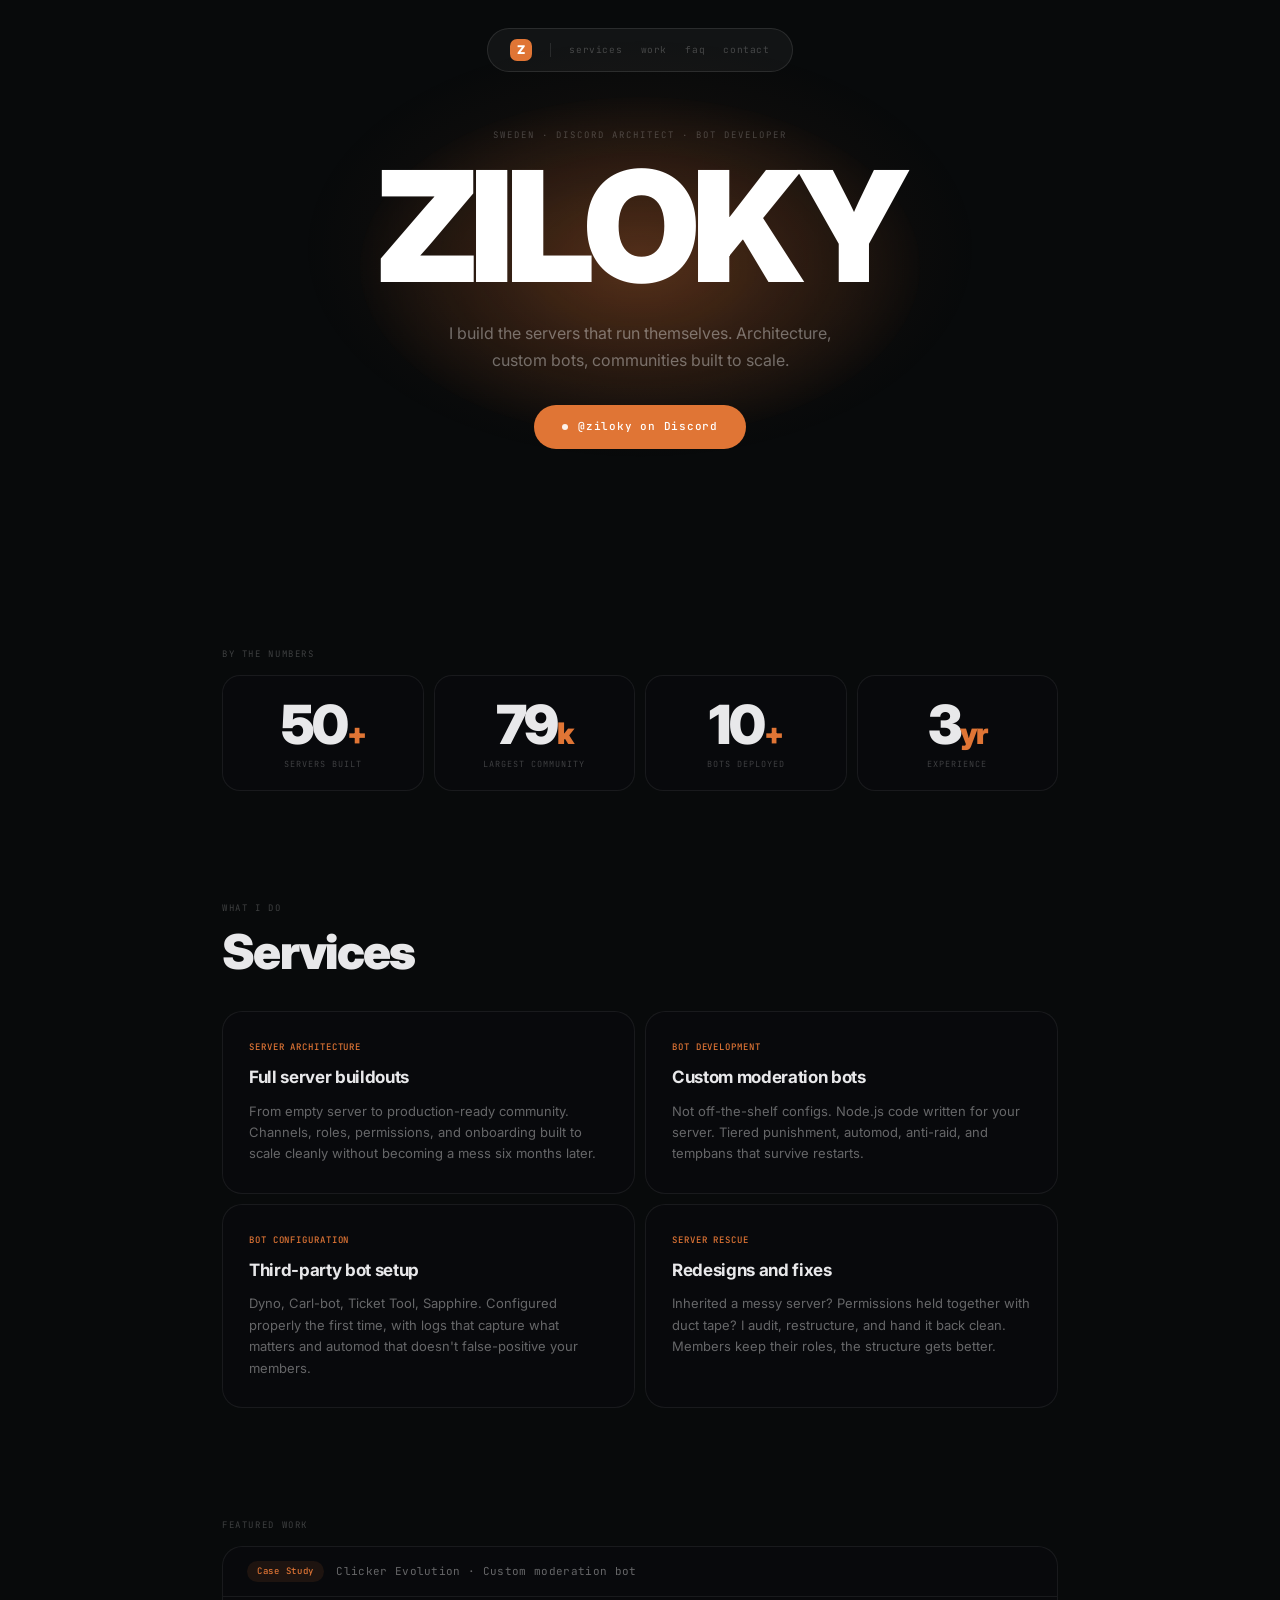
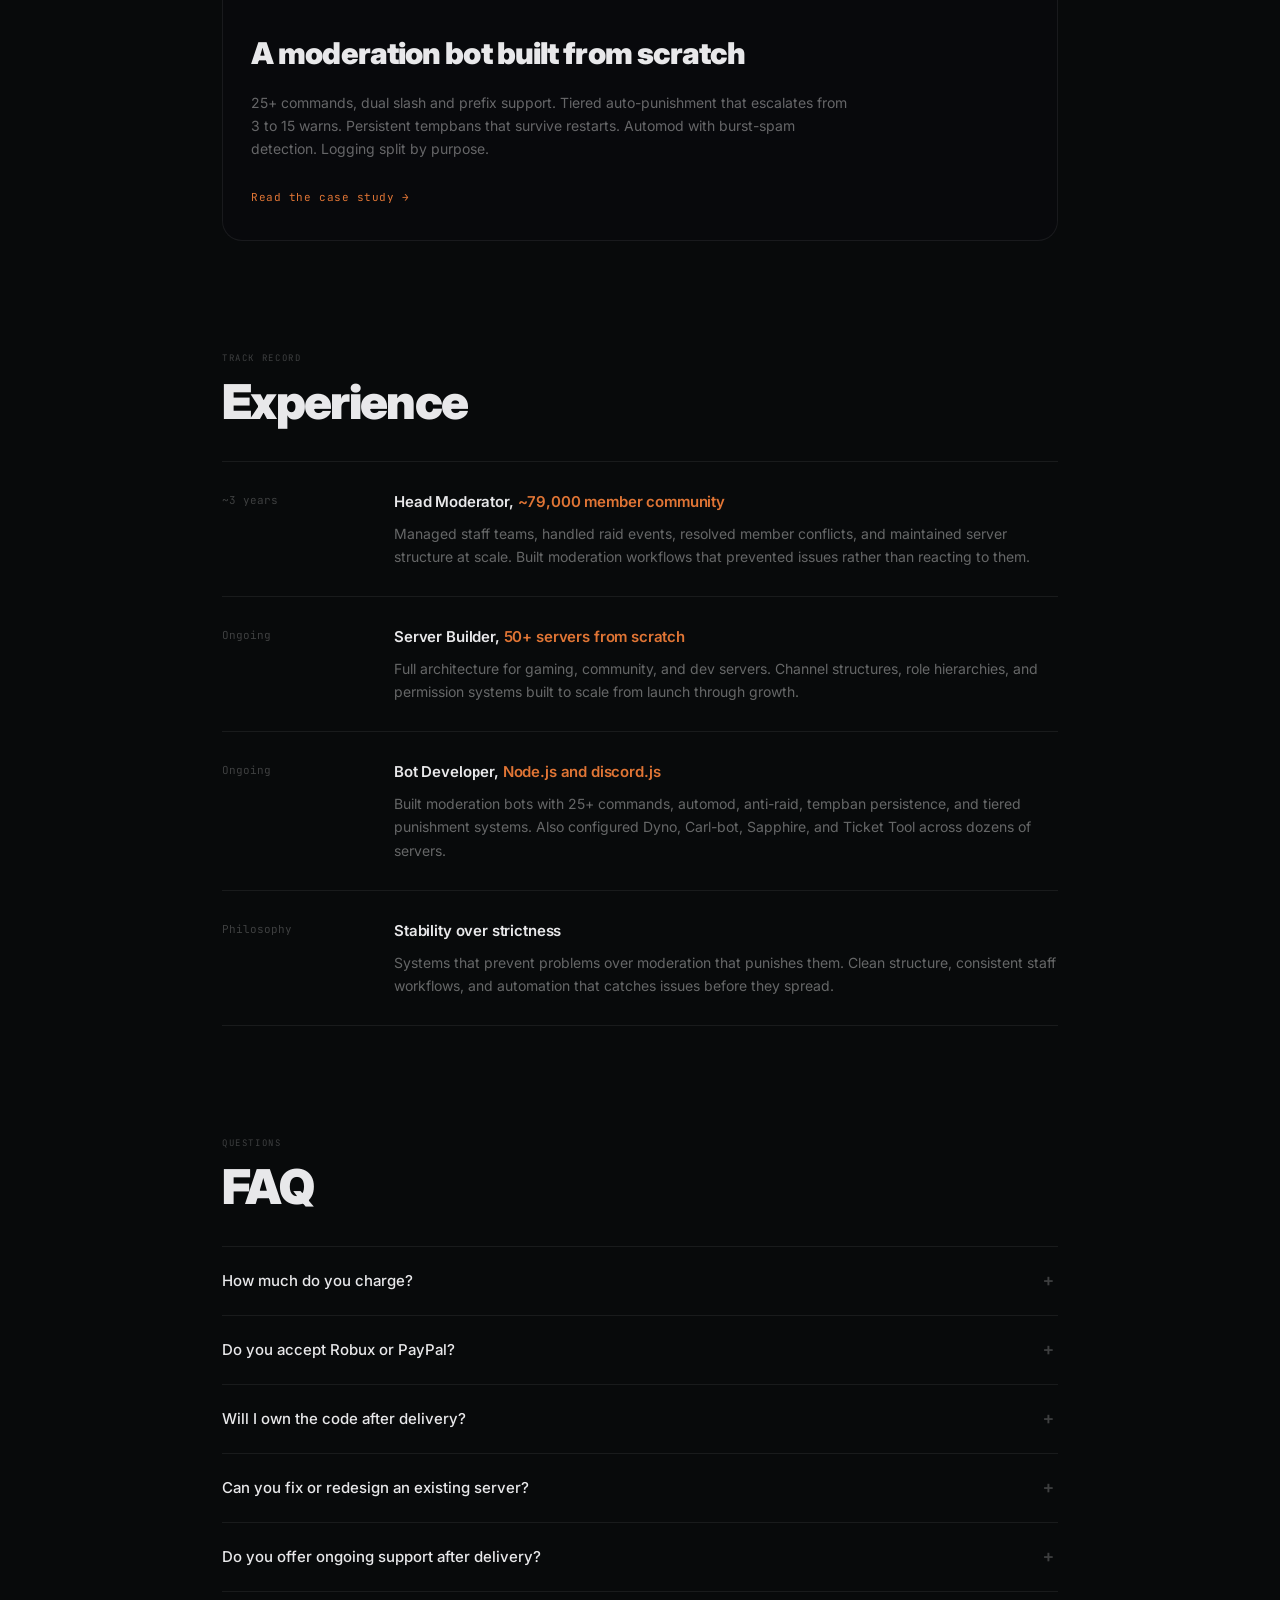
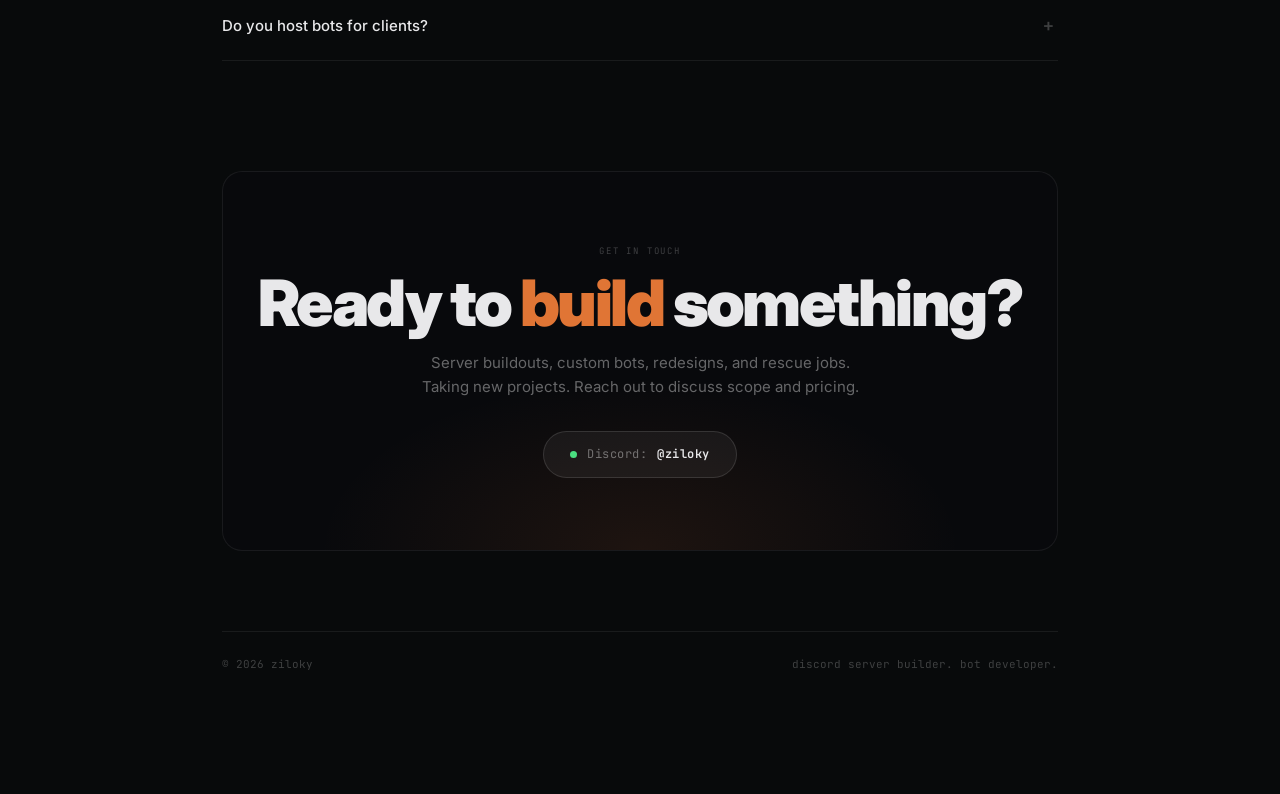
==== commit aca178cf: "fix: replace em-dash in feature card copy with middle dot" ====
--- a/index.html
+++ b/index.html
@@ -140,7 +140,7 @@
       <a class="cs-feature" href="/case-studies/clicker-evolution/" aria-labelledby="cs-title">
         <div class="cs-feature-header">
           <span class="cs-tag">Case Study</span>
-          <span>Clicker Evolution — Custom moderation bot</span>
+          <span>Clicker Evolution · Custom moderation bot</span>
         </div>
         <div class="cs-feature-body">
           <div class="cs-title" id="cs-title">A moderation bot built from scratch</div>
